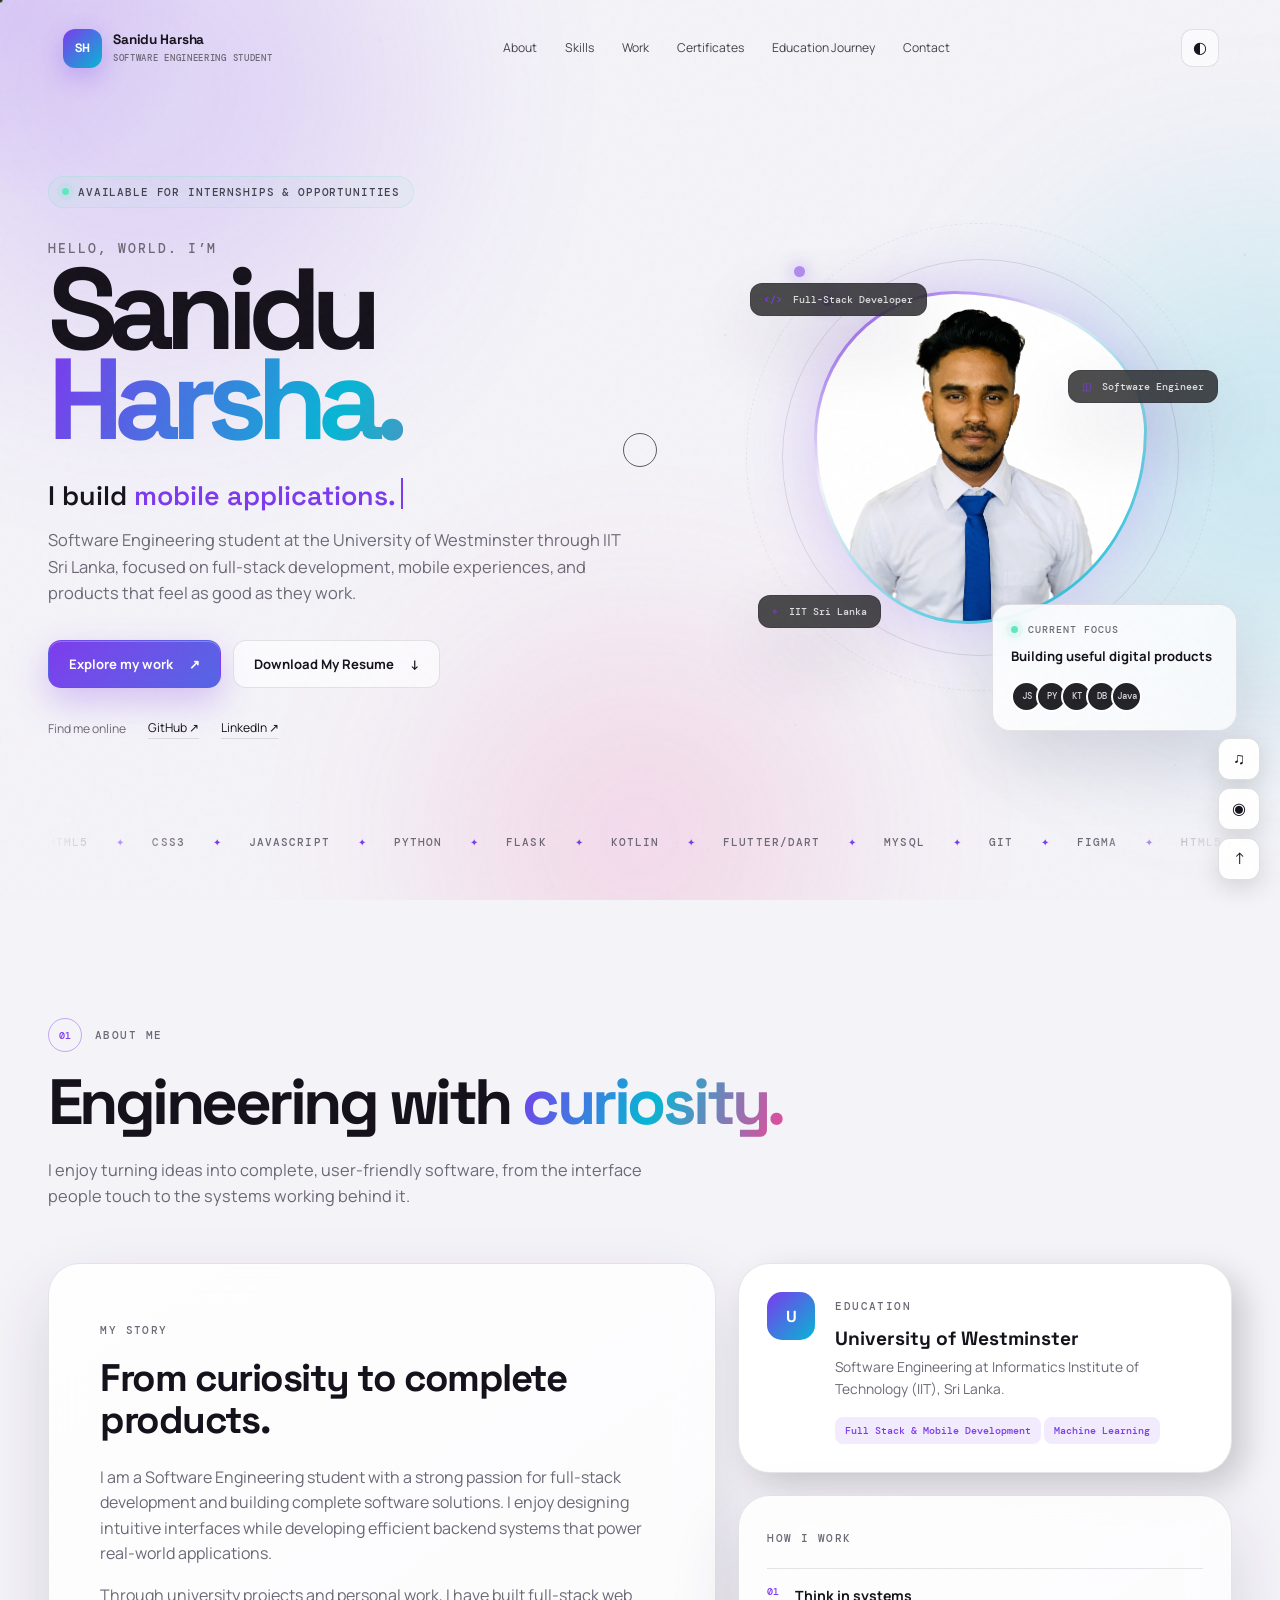
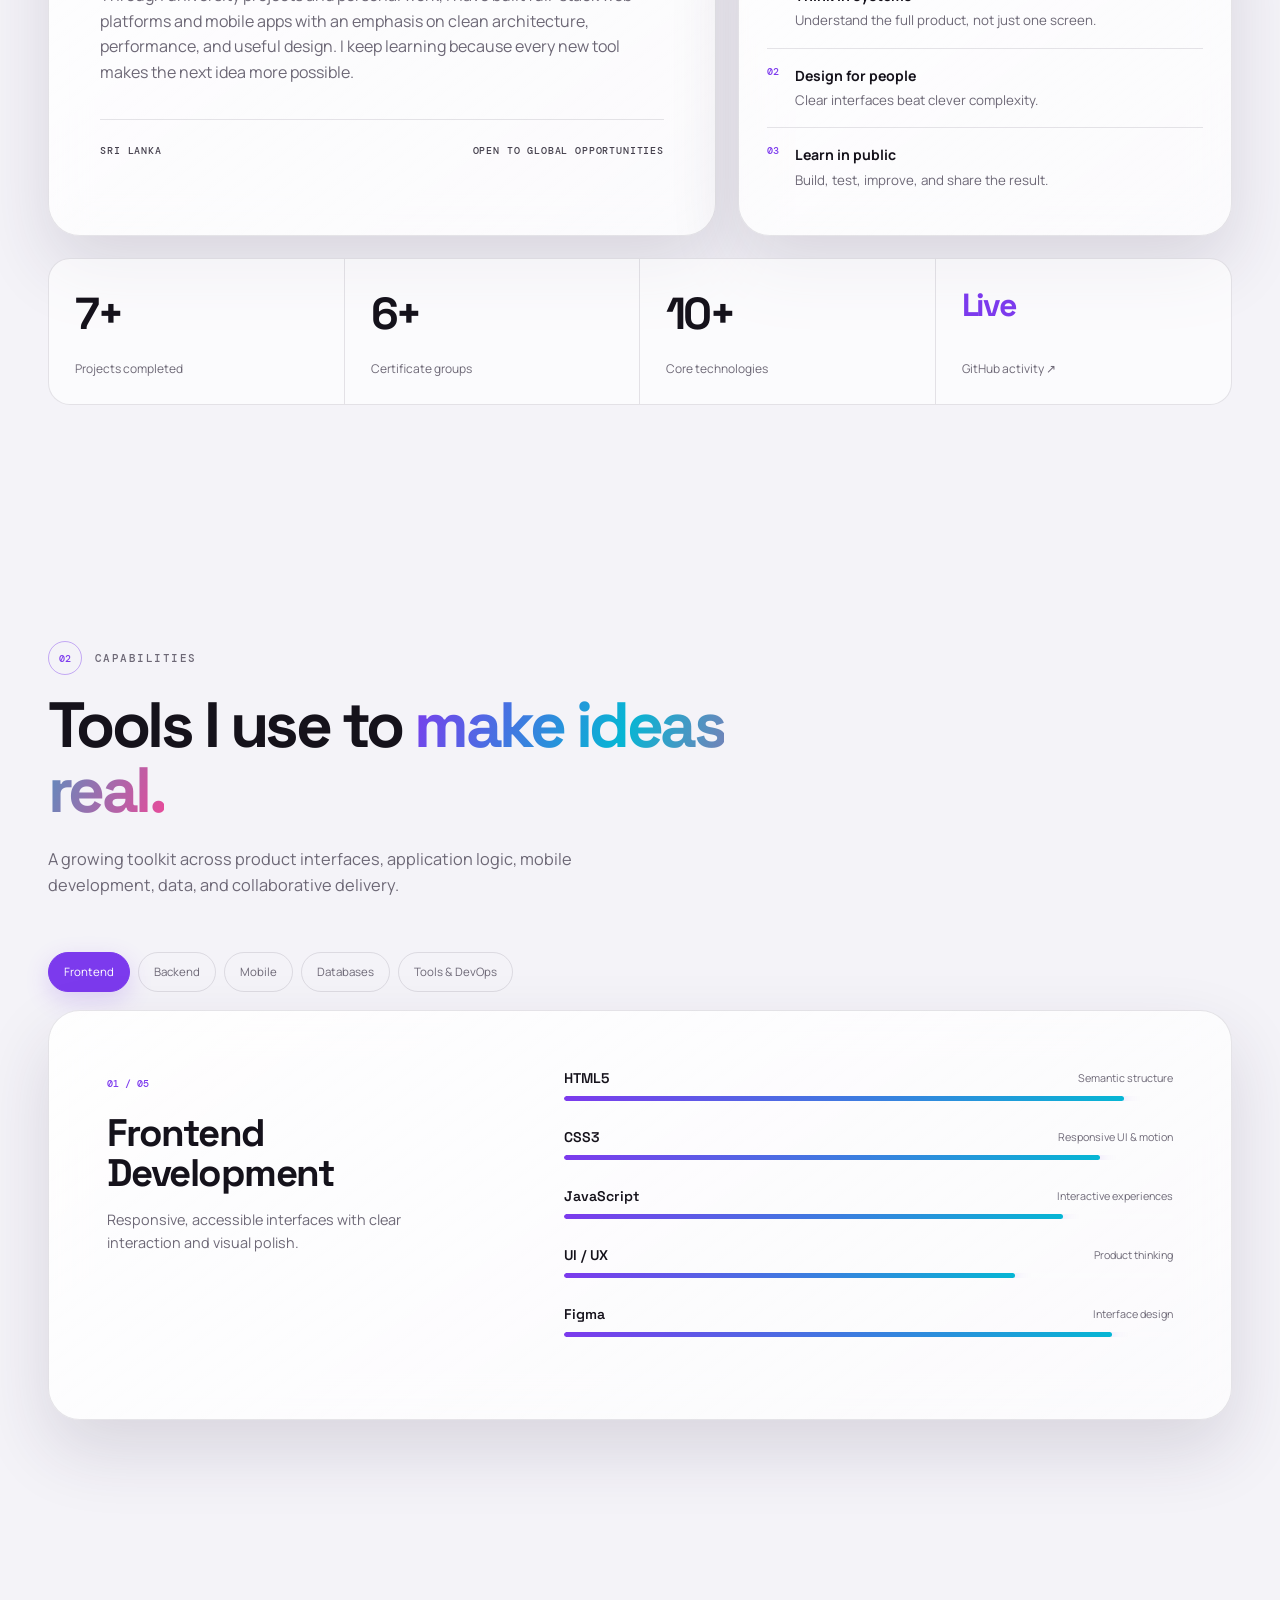
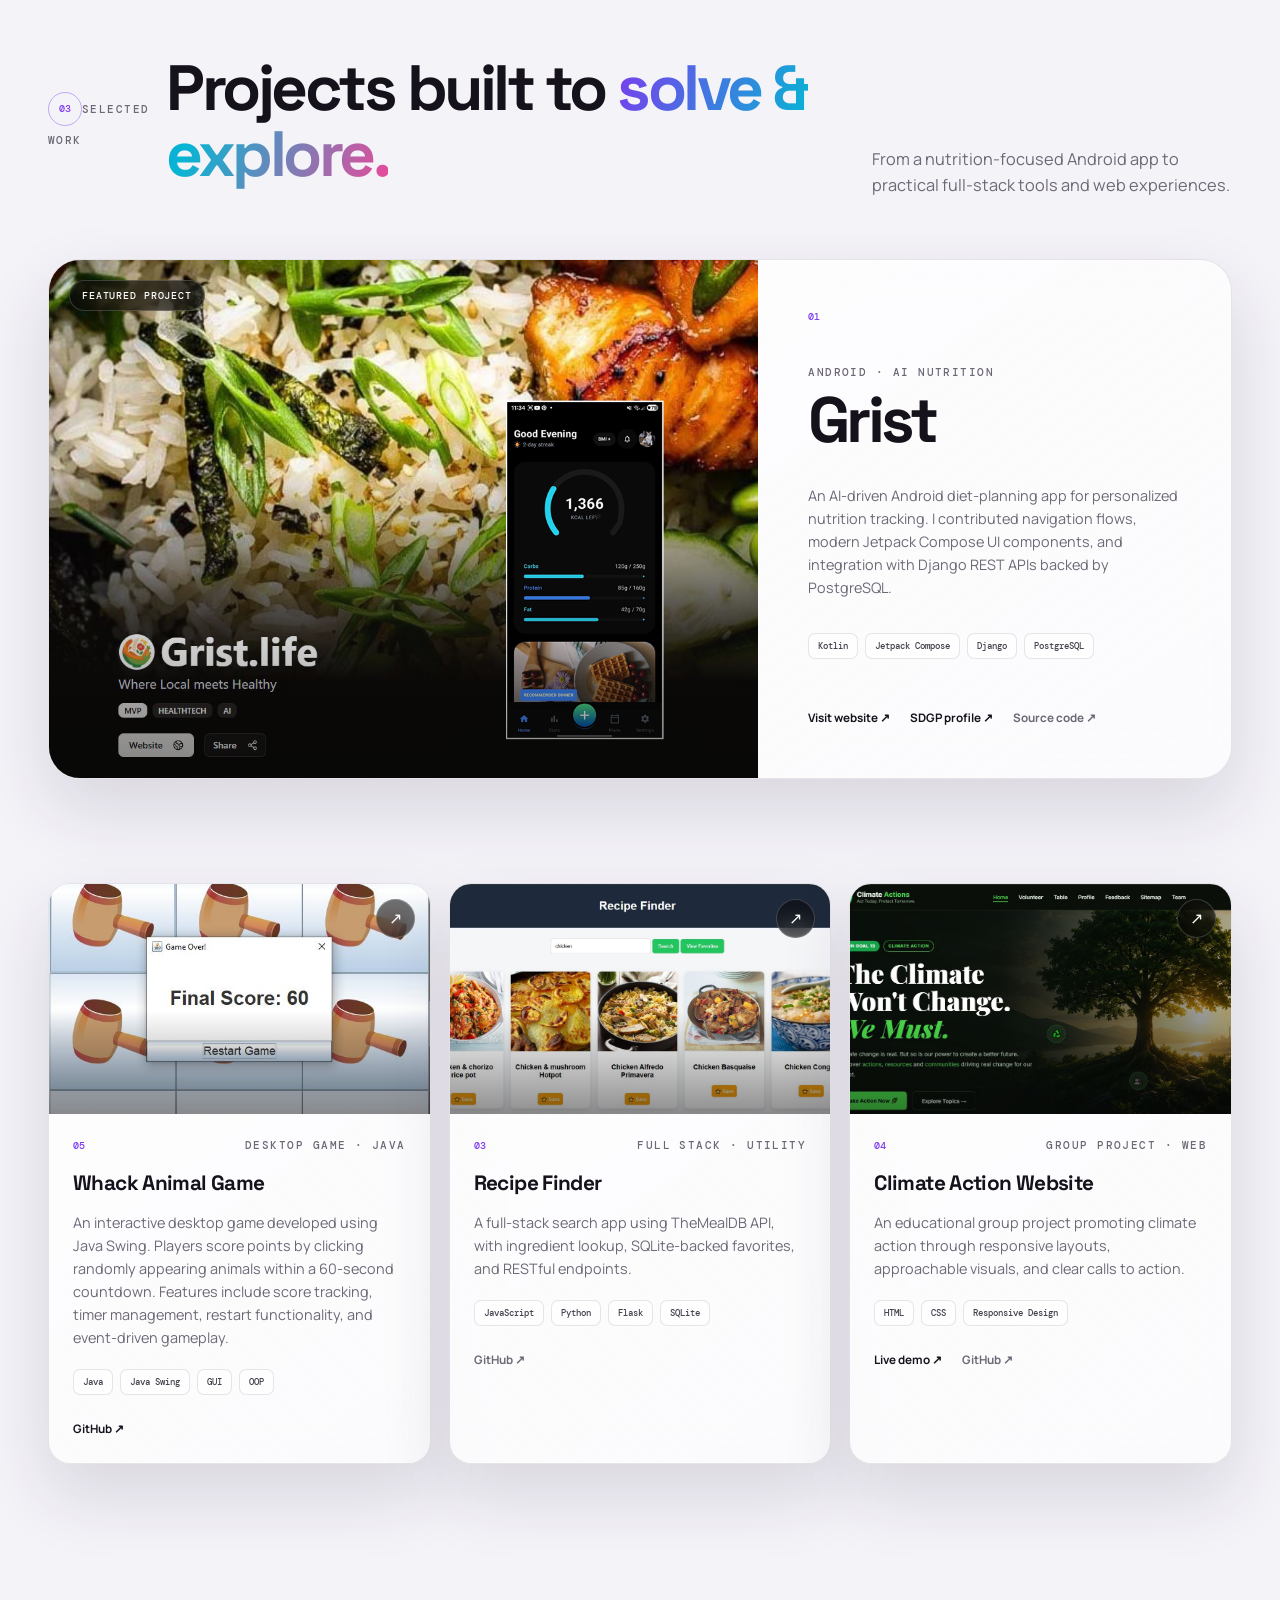
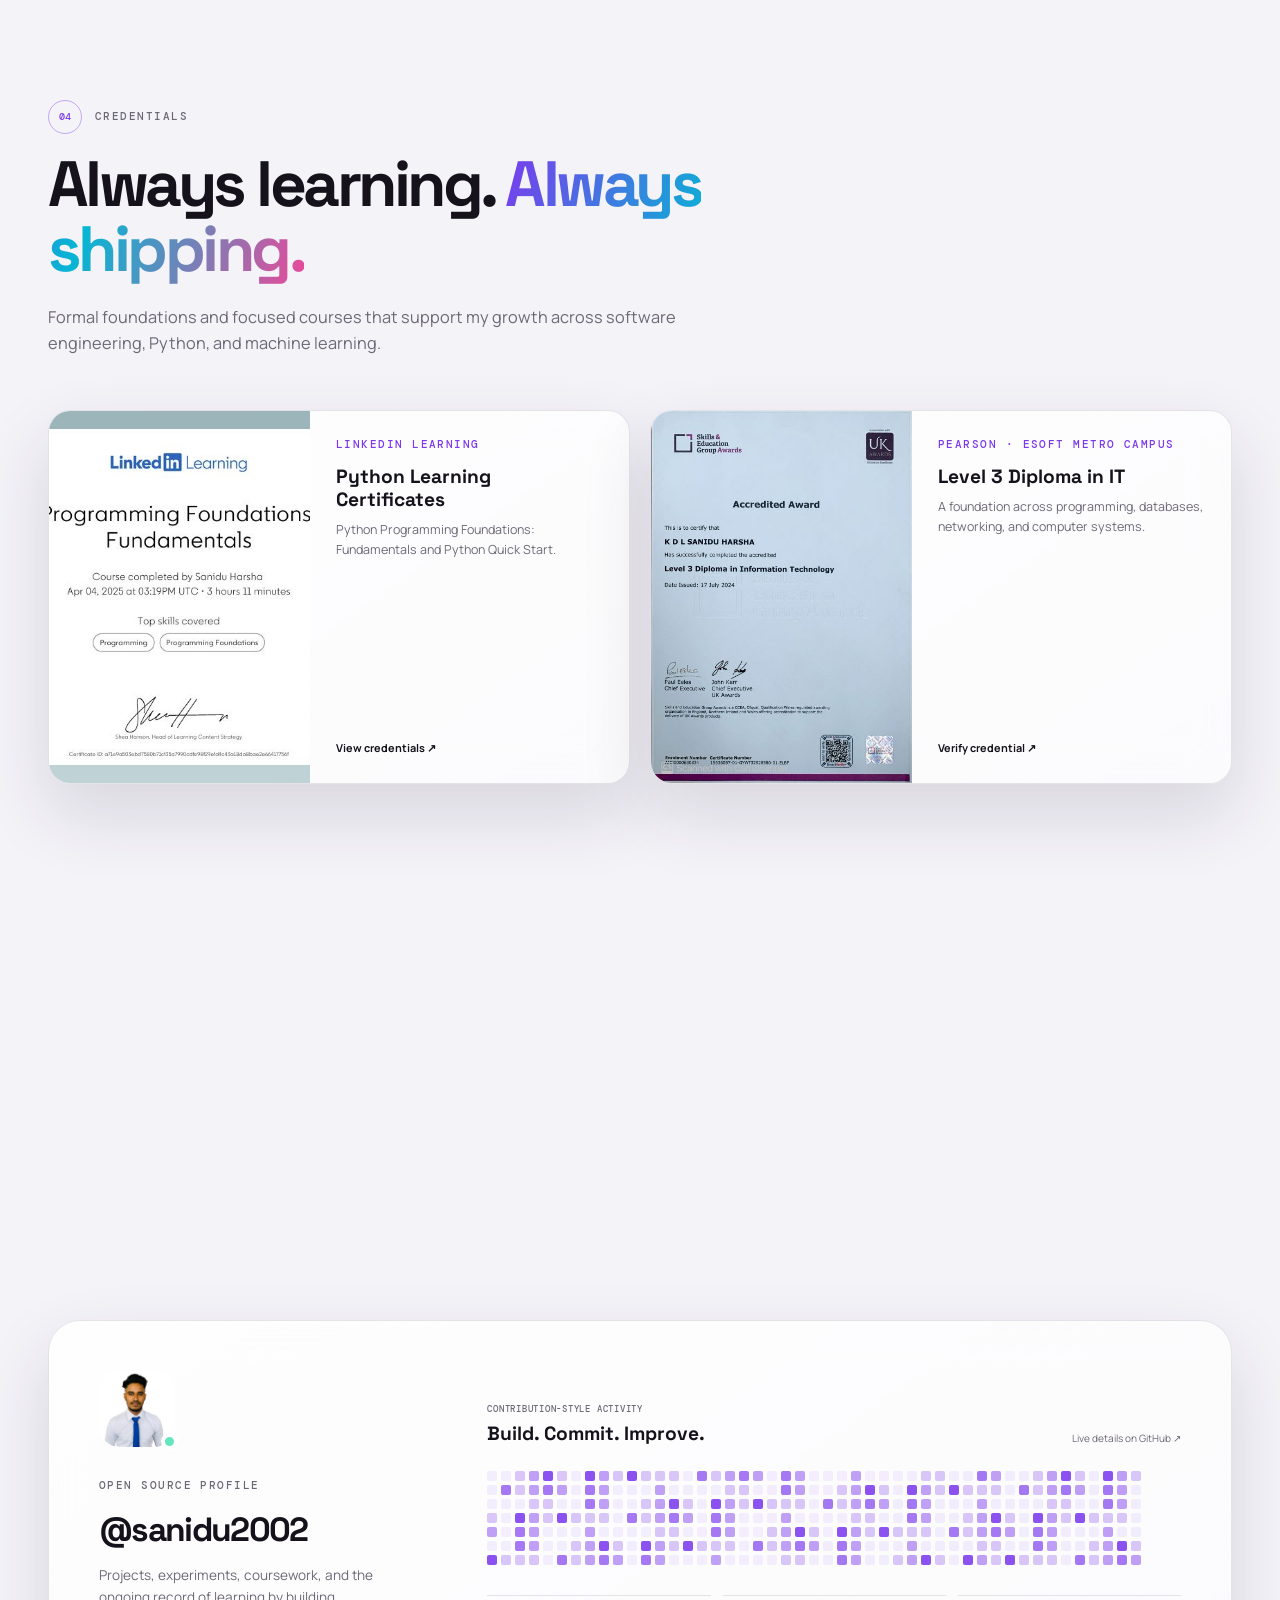
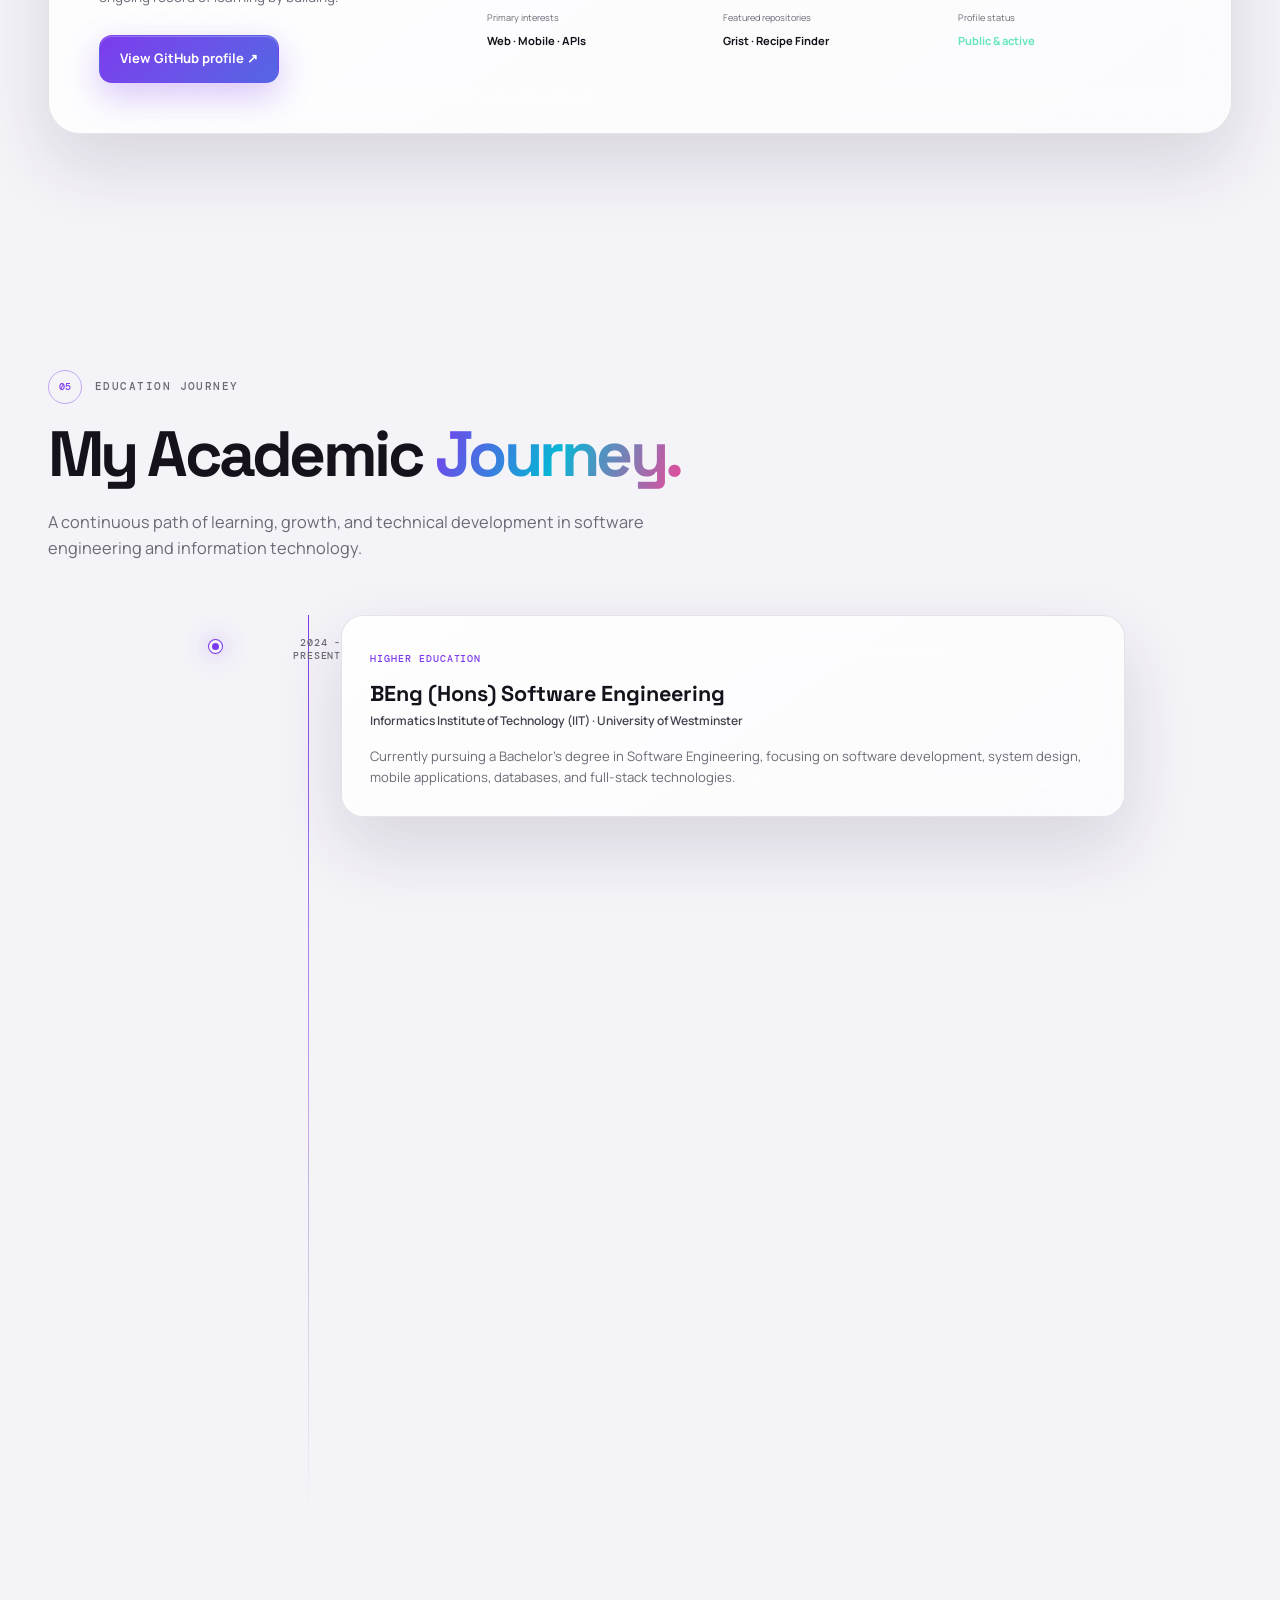
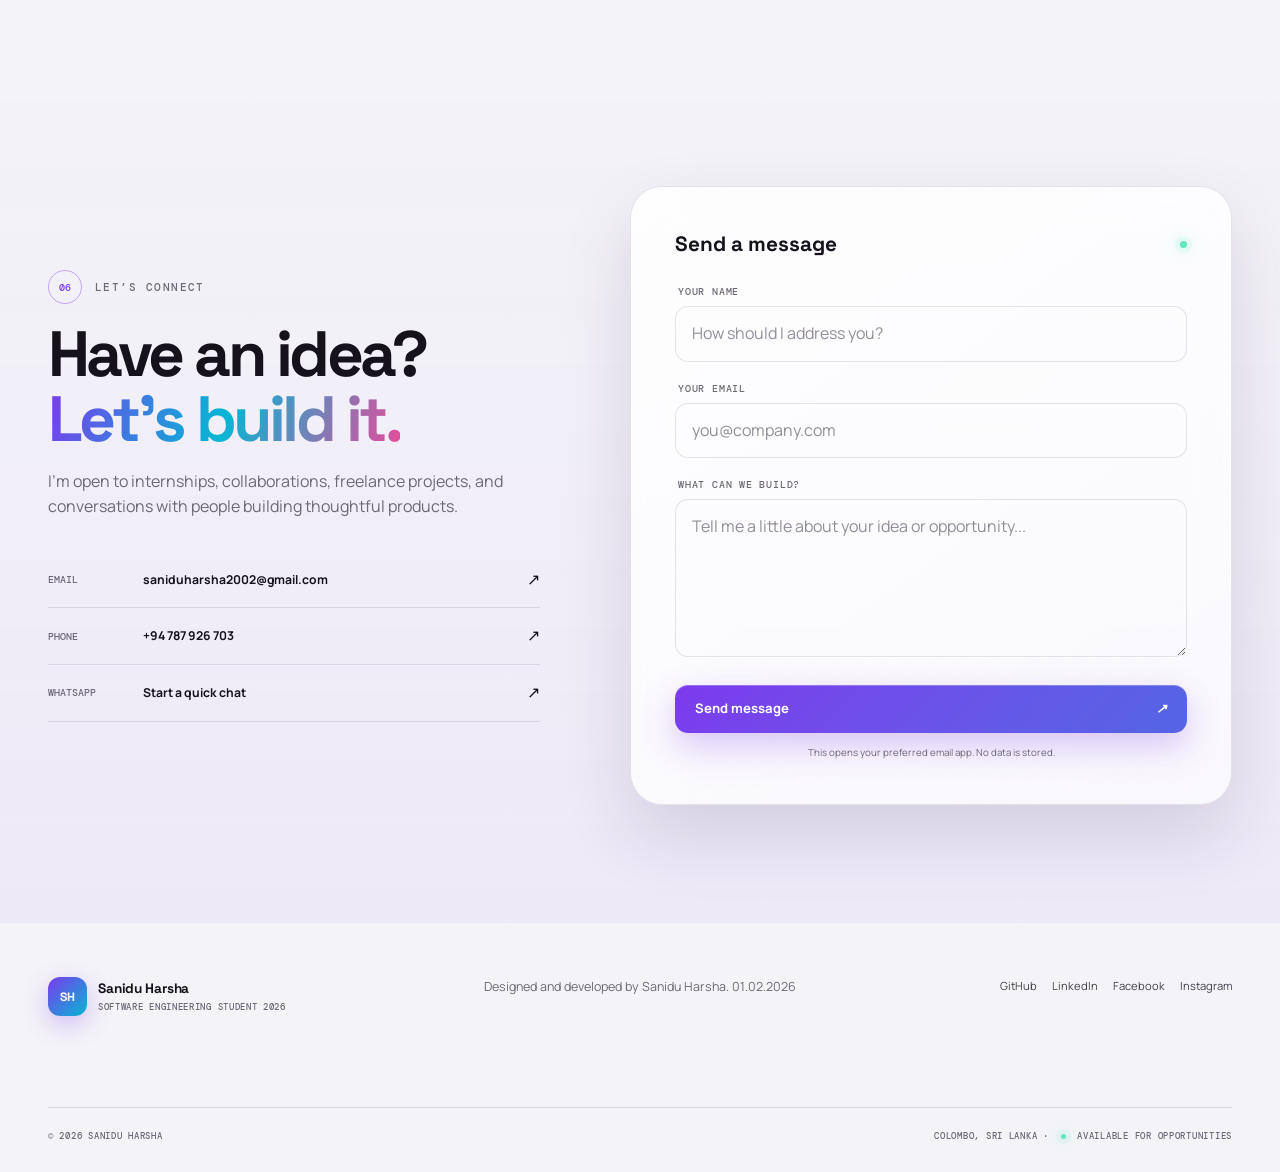
==== index.html @ 4f714854 "fix some errors" ====
<!doctype html>
<html lang="en">
<head>
  <meta charset="UTF-8">
  <meta name="viewport" content="width=device-width, initial-scale=1.0">
  <meta name="description" content="Sanidu Harsha is a Software Engineering student at the University of Westminster (IIT Sri Lanka), building full-stack web and mobile products.">
  <meta name="keywords" content="Sanidu Harsha, software engineer, full stack developer, mobile developer, Sri Lanka, University of Westminster, IIT">
  <meta name="author" content="Sanidu Harsha">
  <meta name="theme-color" content="#0a0a0a">
  <meta property="og:title" content="Sanidu Harsha | Software Engineering Student">
  <meta property="og:description" content="Full-stack and mobile developer building thoughtful, real-world digital products.">
  <meta property="og:type" content="website">
  <meta property="og:url" content="https://sanidu.site/">
  <meta property="og:image" content="https://sanidu.site/assets/sanidu.jpg">
  <meta name="twitter:card" content="summary_large_image">
  <link rel="canonical" href="https://sanidu.site/">
  <link rel="icon" type="image/png" href="favicon.png">
  <link rel="preconnect" href="https://fonts.googleapis.com">
  <link rel="preconnect" href="https://fonts.gstatic.com" crossorigin>
  <link href="https://fonts.googleapis.com/css2?family=DM+Mono:wght@400;500&family=Manrope:wght@400;500;600;700;800&family=Space+Grotesk:wght@500;600;700&display=swap" rel="stylesheet">
  <link rel="stylesheet" href="styles.css">
  <title>Sanidu Harsha | Full-Stack & Mobile Developer</title>
  <script type="application/ld+json">
    {
      "@context": "https://schema.org",
      "@type": "Person",
      "name": "Sanidu Harsha",
      "url": "https://sanidu.site",
      "image": "https://sanidu.site/assets/sanidu.jpg",
      "jobTitle": "Software Engineering Student",
      "email": "mailto:saniduharsha2002@gmail.com",
      "alumniOf": {
        "@type": "CollegeOrUniversity",
        "name": "University of Westminster"
      },
      "sameAs": [
        "https://github.com/sanidu2002",
        "https://www.linkedin.com/in/saniduharsha/"
      ]
    }
  </script>
</head>
<body>
  <div class="loader" aria-hidden="true">
    <div class="loader-mark"><span>S</span><span>H</span></div>
    <div class="loader-line"><i></i></div>
    <p>Initializing portfolio</p>
  </div>

  <canvas id="particleCanvas" aria-hidden="true"></canvas>
  <div class="aurora" aria-hidden="true">
    <span class="aurora-one"></span>
    <span class="aurora-two"></span>
    <span class="aurora-three"></span>
  </div>
  <div class="noise" aria-hidden="true"></div>
  <div class="pointer-glow" aria-hidden="true"></div>
  <div class="cursor-dot" aria-hidden="true"></div>
  <div class="cursor-ring" aria-hidden="true"></div>

  <a class="skip-link" href="#main">Skip to content</a>

  <header class="site-header" id="siteHeader">
    <nav class="nav-shell" aria-label="Primary navigation">
      <a class="brand magnetic" href="#home" aria-label="Sanidu Harsha home">
        <span class="brand-mark">SH</span>
        <span class="brand-copy">Sanidu Harsha<small>Software Engineering Student</small></span>
      </a>

      <div class="nav-links" id="navLinks">
        <a href="#about">About</a>
        <a href="#skills">Skills</a>
        <a href="#projects">Work</a>
        <a href="#certificates">Certificates</a>
        <a href="#journey">Education Journey</a>
        <a href="#contact">Contact</a>
      </div>

      <div class="nav-actions">
        <button class="icon-button theme-toggle magnetic" type="button" aria-label="Switch color theme">
          <span class="theme-icon">◐</span>
        </button>
        <button class="menu-toggle" type="button" aria-controls="navLinks" aria-expanded="false" aria-label="Open menu">
          <span></span><span></span>
        </button>
      </div>
    </nav>
  </header>

  <main id="main">
    <section class="hero section" id="home">
      <div class="hero-grid">
        <div class="hero-copy">
          <div class="eyebrow reveal">
            <span class="status-dot"></span>
            Available for internships & opportunities
          </div>
          <p class="hero-kicker reveal">Hello, world. I’m</p>
          <h1 class="hero-title reveal">
            <span>Sanidu</span>
            <span class="gradient-text">Harsha.</span>
          </h1>
          <p class="hero-role reveal">I build <span id="typingText">full-stack experiences.</span><span class="typing-caret"></span></p>
          <p class="hero-summary reveal">Software Engineering student at the University of Westminster through IIT Sri Lanka, focused on full-stack development, mobile experiences, and products that feel as good as they work.</p>

          <div class="hero-actions reveal">
            <a class="button button-primary magnetic" href="#projects">Explore my work <span>↗</span></a>
            <a class="button button-secondary magnetic" href="assets/sanidu-harsha-cv.pdf" download>Download My Resume<span>↓</span></a>
          </div>

          <div class="hero-social reveal">
            <span>Find me online</span>
            <a href="https://github.com/sanidu2002" target="_blank" rel="noreferrer">GitHub ↗</a>
            <a href="https://www.linkedin.com/in/saniduharsha/" target="_blank" rel="noreferrer">LinkedIn ↗</a>
          </div>
        </div>

        <div class="hero-visual reveal">
          <div class="profile-orbit">
            <div class="orbit orbit-one"></div>
            <div class="orbit orbit-two"></div>
            <div class="profile-frame">
              <img src="assets/sanidu.jpg" alt="Sanidu Harsha" width="680" height="680" fetchpriority="high">
              <div class="profile-shine"></div>
            </div>
            <div class="floating-chip chip-code"><span>&lt;/&gt;</span> Full-Stack Developer</div>
            <div class="floating-chip chip-mobile"><span>◫</span> Software Engineer</div>
            <div class="floating-chip chip-location"><span>⌖</span> IIT Sri Lanka</div>
          </div>
          <div class="availability-card glass-card">
            <div>
              <span class="status-dot"></span>
              <small>Current focus</small>
            </div>
            <strong>Building useful digital products</strong>
            <div class="mini-stack">
              <span>JS</span><span>PY</span><span>KT</span><span>DB</span><span>Java</span>
            </div>
          </div>
        </div>
      </div>

      <div class="tech-marquee" aria-label="Technology stack">
        <div class="marquee-track">
          <span>HTML5</span><i>✦</i><span>CSS3</span><i>✦</i><span>JavaScript</span><i>✦</i><span>Python</span><i>✦</i><span>Flask</span><i>✦</i><span>Kotlin</span><i>✦</i><span>Flutter/Dart</span><i>✦</i><span>MySQL</span><i>✦</i><span>Git</span><i>✦</i><span>Figma</span><i>✦</i>
          <span aria-hidden="true">HTML5</span><i aria-hidden="true">✦</i><span aria-hidden="true">CSS3</span><i aria-hidden="true">✦</i><span aria-hidden="true">JavaScript</span><i aria-hidden="true">✦</i><span aria-hidden="true">Python</span><i aria-hidden="true">✦</i><span aria-hidden="true">Java</span><i aria-hidden="true">✦</i><span aria-hidden="true">Kotlin</span><i aria-hidden="true">✦</i><span aria-hidden="true">Jetpack Compose</span><i aria-hidden="true">✦</i><span aria-hidden="true">MySQL</span><i aria-hidden="true">✦</i><span aria-hidden="true">Git</span><i aria-hidden="true">✦</i><span aria-hidden="true">Figma</span><i aria-hidden="true">✦</i><span aria-hidden="true">Java</span><i aria-hidden="true">✦</i>
        </div>
      </div>
    </section>

    <section class="section about" id="about">
      <div class="section-heading reveal">
        <div><span class="section-index">01</span><span class="section-label">About me</span></div>
        <h2>Engineering with <span class="gradient-text">curiosity.</span></h2>
        <p>I enjoy turning ideas into complete, user-friendly software, from the interface people touch to the systems working behind it.</p>
      </div>

      <div class="about-layout">
        <article class="story-card glass-card spotlight reveal">
          <span class="card-tag">My story</span>
          <h3>From curiosity to complete products.</h3>
          <p>I am a Software Engineering student with a strong passion for full-stack development and building complete software solutions. I enjoy designing intuitive interfaces while developing efficient backend systems that power real-world applications.</p>
          <p>Through university projects and personal work, I have built full-stack web platforms and mobile apps with an emphasis on clean architecture, performance, and useful design. I keep learning because every new tool makes the next idea more possible.</p>
          <div class="story-signature">
            <span>Sri Lanka</span>
            <span>Open to global opportunities</span>
          </div>
        </article>

        <div class="about-side">
          <article class="education-card soft-card reveal">
            <div class="education-icon">U</div>
            <div>
              <span class="card-tag">Education</span>
              <h3>University of Westminster</h3>
              <p>Software Engineering at Informatics Institute of Technology (IIT), Sri Lanka.</p>
              <span class="degree-focus">Full Stack & Mobile Development</span>
              <span class="degree-focus">Machine Learning</span>
            </div>
          </article>
          <article class="principles-card glass-card spotlight reveal">
            <span class="card-tag">How I work</span>
            <ul>
              <li><span>01</span><div><strong>Think in systems</strong><small>Understand the full product, not just one screen.</small></div></li>
              <li><span>02</span><div><strong>Design for people</strong><small>Clear interfaces beat clever complexity.</small></div></li>
              <li><span>03</span><div><strong>Learn in public</strong><small>Build, test, improve, and share the result.</small></div></li>
            </ul>
          </article>
        </div>
      </div>

      <div class="stats-grid reveal" aria-label="Portfolio statistics">
        <div class="stat-card"><strong data-count="7">0</strong><span>Projects completed</span></div>
        <div class="stat-card"><strong data-count="6">0</strong><span>Certificate groups</span></div>
        <div class="stat-card"><strong data-count="10">0</strong><span>Core technologies</span></div>
        <a class="stat-card stat-link" href="https://github.com/sanidu2002" target="_blank" rel="noreferrer"><strong>Live</strong><span>GitHub activity ↗</span></a>
      </div>
    </section>

    <section class="section skills" id="skills">
      <div class="section-heading reveal">
        <div><span class="section-index">02</span><span class="section-label">Capabilities</span></div>
        <h2>Tools I use to <span class="gradient-text">make ideas real.</span></h2>
        <p>A growing toolkit across product interfaces, application logic, mobile development, data, and collaborative delivery.</p>
      </div>

      <div class="skill-tabs reveal" role="tablist" aria-label="Skill categories">
        <button class="skill-tab active" data-skill-tab="frontend" role="tab" aria-selected="true">Frontend</button>
        <button class="skill-tab" data-skill-tab="backend" role="tab" aria-selected="false">Backend</button>
        <button class="skill-tab" data-skill-tab="mobile" role="tab" aria-selected="false">Mobile</button>
        <button class="skill-tab" data-skill-tab="databases" role="tab" aria-selected="false">Databases</button>
        <button class="skill-tab" data-skill-tab="tools" role="tab" aria-selected="false">Tools & DevOps</button>
      </div>

      <div class="skills-stage glass-card reveal">
        <div class="skill-panel active" data-skill-panel="frontend">
          <div class="skill-intro"><span>01 / 05</span><h3>Frontend Development</h3><p>Responsive, accessible interfaces with clear interaction and visual polish.</p></div>
          <div class="skill-list">
            <div class="skill-item" style="--level:92%"><div><strong>HTML5</strong><span>Semantic structure</span></div><i></i></div>
            <div class="skill-item" style="--level:88%"><div><strong>CSS3</strong><span>Responsive UI & motion</span></div><i></i></div>
            <div class="skill-item" style="--level:82%"><div><strong>JavaScript</strong><span>Interactive experiences</span></div><i></i></div>
            <div class="skill-item" style="--level:74%"><div><strong>UI / UX</strong><span>Product thinking</span></div><i></i></div>
            <div class="skill-item" style="--level:90%"><div><strong>Figma</strong><span>Interface design</span></div><i></i></div>
          </div>
        </div>
        <div class="skill-panel" data-skill-panel="backend">
          <div class="skill-intro"><span>02 / 05</span><h3>Backend Development</h3><p>Practical server-side foundations for connected, data-driven products.</p></div>
          <div class="skill-list">
            <div class="skill-item" style="--level:82%"><div><strong>Python</strong><span>Application logic</span></div><i></i></div>
            <div class="skill-item" style="--level:76%"><div><strong>Flask</strong><span>APIs & web backends</span></div><i></i></div>
            <div class="skill-item" style="--level:68%"><div><strong>Java</strong><span>Object-oriented systems</span></div><i></i></div>
            <div class="skill-item" style="--level:72%"><div><strong>REST APIs</strong><span>Service integration</span></div><i></i></div>
          </div>
        </div>
        <div class="skill-panel" data-skill-panel="mobile">
          <div class="skill-intro"><span>03 / 05</span><h3>Mobile Development</h3><p>Native Android experiences with modern, composable interfaces.</p></div>
          <div class="skill-list">
            <div class="skill-item" style="--level:84%"><div><strong>Kotlin</strong><span>Android development</span></div><i></i></div>
            <div class="skill-item" style="--level:80%"><div><strong>Jetpack Compose</strong><span>Modern native UI</span></div><i></i></div>
            <div class="skill-item" style="--level:66%"><div><strong>Flutter / Dart</strong><span>Cross-platform foundations</span></div><i></i></div>
            <div class="skill-item" style="--level:73%"><div><strong>API Integration</strong><span>Connected mobile apps</span></div><i></i></div>
          </div>
        </div>
        <div class="skill-panel" data-skill-panel="databases">
          <div class="skill-intro"><span>04 / 05</span><h3>Databases</h3><p>Structured persistence for applications, prototypes, and production workflows.</p></div>
          <div class="skill-list">
            <div class="skill-item" style="--level:78%"><div><strong>MySQL</strong><span>Relational data</span></div><i></i></div>
            <div class="skill-item" style="--level:75%"><div><strong>SQLite</strong><span>Lightweight persistence</span></div><i></i></div>
            <div class="skill-item" style="--level:68%"><div><strong>PostgreSQL</strong><span>Application databases</span></div><i></i></div>
            <div class="skill-item" style="--level:74%"><div><strong>Data Modeling</strong><span>Clear structures</span></div><i></i></div>
          </div>
        </div>
        <div class="skill-panel" data-skill-panel="tools">
          <div class="skill-intro"><span>05 / 05</span><h3>Tools & Workflow</h3><p>Tools for versioning, collaboration, interface design, and shipping work.</p></div>
          <div class="skill-list">
            <div class="skill-item" style="--level:86%"><div><strong>Git / GitHub</strong><span>Version control</span></div><i></i></div>
            <div class="skill-item" style="--level:78%"><div><strong>Figma</strong><span>Interface design</span></div><i></i></div>
            <div class="skill-item" style="--level:72%"><div><strong>Responsive Testing</strong><span>Cross-device quality</span></div><i></i></div>
            <div class="skill-item" style="--level:70%"><div><strong>Deployment</strong><span>Web delivery</span></div><i></i></div>
            <div class="skill-item" style="--level:85%"><div><strong>Microsoft Office</strong><span>Word, Excel, PowerPoint</span></div><i></i></div>
          </div>
        </div>
      </div>
    </section>

    <section class="section projects" id="projects">
      <div class="section-heading section-heading-row reveal">
        <div>
          <div><span class="section-index">03</span><span class="section-label">Selected work</span></div>
          <h2>Projects built to <span class="gradient-text">solve & explore.</span></h2>
        </div>
        <p>From a nutrition-focused Android app to practical full-stack tools and web experiences.</p>
      </div>

      <article class="featured-project glass-card spotlight reveal" data-project data-category="mobile backend">
        <div class="featured-media">
          <img src="assets/grist.png" alt="Grist AI-driven diet planning application" width="1200" height="760" loading="lazy">
          <span class="featured-pill">Featured project</span>
        </div>
        <div class="featured-copy">
          <div class="project-number">01</div>
          <span class="project-type">Android · AI nutrition</span>
          <h3>Grist</h3>
          <p>An AI-driven Android diet-planning app for personalized nutrition tracking. I contributed navigation flows, modern Jetpack Compose UI components, and integration with Django REST APIs backed by PostgreSQL.</p>
          <div class="tech-pills"><span>Kotlin</span><span>Jetpack Compose</span><span>Django</span><span>PostgreSQL</span></div>
          <div class="project-actions">
            <a class="text-link" href="https://grist.life" target="_blank" rel="noreferrer">Visit website ↗</a>
            <a class="text-link" href="https://www.sdgp.lk/project/8b7c8a60-8c4a-4adc-a237-de3b05044089" target="_blank" rel="noreferrer">SDGP profile ↗</a>
            <a class="text-link muted-link" href="https://github.com/MaheenAbeysooriya/Grist.life-frontend.git" target="_blank" rel="noreferrer">Source code ↗</a>
          </div>
        </div>
      </article>

      <div class="project-toolbar reveal">
        <div class="filter-group" aria-label="Filter projects">
          <button class="filter-button active" data-filter="all">All</button>
          <button class="filter-button" data-filter="web">Web</button>
          <button class="filter-button" data-filter="mobile">Mobile</button>
          <button class="filter-button" data-filter="backend">Full Stack</button>
          <button class="filter-button" data-filter="desktop">Desktop Apps</button>
        </div>
        <label class="project-search">
          <span>⌕</span>
          <input id="projectSearch" type="search" placeholder="Search projects..." autocomplete="off">
        </label>
      </div>

      <div class="project-grid" id="projectGrid">
        <article class="project-card glass-card spotlight reveal" data-project  data-category="desktop"  data-title="Whack Animal Java Game">
        <div class="project-image"><img src="assets/java-game.jpg" alt="Java Game Preview" width="900" height="540" loading="lazy">
          <a href="https://github.com/sanidu2002/Java_Game.git" target="_blank" rel="noreferrer" aria-label="Open Java Game Repository">↗</a>
        </div>

        <div class="project-card-copy">
        <div><span class="project-number">05</span> <span class="project-type">Desktop Game · Java</span>
        </div>

        <h3>Whack Animal Game</h3>

        <p>
            An interactive desktop game developed using Java Swing.
            Players score points by clicking randomly appearing animals
            within a 60-second countdown. Features include score tracking,
            timer management, restart functionality, and event-driven gameplay.
        </p>

        <div class="tech-pills">
            <span>Java</span>
            <span>Java Swing</span>
            <span>GUI</span>
            <span>OOP</span>
        </div>

        <div class="project-actions">
            <a class="text-link"
               href="https://github.com/sanidu2002/Java_Game.git"
               target="_blank"
               rel="noreferrer">
                GitHub ↗
            </a>
          </div>
      </div>
          </article>

        <article class="project-card glass-card spotlight reveal" data-project data-category="web backend" data-title="Recipe Finder Web Application">
          <div class="project-image">
            <img src="assets/recipe-finder.jpg" alt="Recipe Finder Web Application preview" width="900" height="540" loading="lazy">
            <a href="https://github.com/sanidu2002/recipe-finder.git" target="_blank" rel="noreferrer" aria-label="Open Recipe Finder source code">↗</a>
          </div>
          <div class="project-card-copy">
            <div><span class="project-number">03</span><span class="project-type">Full Stack · Utility</span></div>
            <h3>Recipe Finder</h3>
            <p>A full-stack search app using TheMealDB API, with ingredient lookup, SQLite-backed favorites, and RESTful endpoints.</p>
            <div class="tech-pills"><span>JavaScript</span><span>Python</span><span>Flask</span><span>SQLite</span></div>
            <div class="project-actions"><a class="text-link muted-link" href="https://github.com/sanidu2002/recipe-finder.git" target="_blank" rel="noreferrer">GitHub ↗</a></div>
          </div>
        </article>

        <article class="project-card glass-card spotlight reveal" data-project data-category="web" data-title="Climate Action Awareness Website">
          <div class="project-image">
            <img src="assets/climate-action.jpg" alt="Climate Action Awareness Website preview" width="900" height="540" loading="lazy">
            <a href="https://sanidu2002.github.io/sanidu2002-Climate-Action-Website-Web-Development-group-Project/" target="_blank" rel="noreferrer" aria-label="Open Climate Action Website">↗</a>
          </div>
          <div class="project-card-copy">
            <div><span class="project-number">04</span><span class="project-type">Group project · Web</span></div>
            <h3>Climate Action Website</h3>
            <p>An educational group project promoting climate action through responsive layouts, approachable visuals, and clear calls to action.</p>
            <div class="tech-pills"><span>HTML</span><span>CSS</span><span>Responsive Design</span></div>
            <div class="project-actions"><a class="text-link" href="https://kavindu-gh.github.io/climate-actions-web/" target="_blank" rel="noreferrer">Live demo ↗</a><a class="text-link muted-link" href="https://github.com/kAvindu-gh/climate-actions-web.git" target="_blank" rel="noreferrer">GitHub ↗</a></div>
          </div>
        </article>
      </div>
      <p class="empty-projects" id="emptyProjects">No projects match that search yet.</p>
    </section>

    <section class="section certificates" id="certificates">
      <div class="section-heading reveal">
        <div><span class="section-index">04</span><span class="section-label">Credentials</span></div>
        <h2>Always learning. <span class="gradient-text">Always shipping.</span></h2>
        <p>Formal foundations and focused courses that support my growth across software engineering, Python, and machine learning.</p>
      </div>

      <div class="certificate-grid">
        <article class="certificate-card glass-card spotlight reveal" data-cert-image="assets/linkedin-certificates.jpg" data-cert-title="LinkedIn Learning Certificates">
          <button class="certificate-preview" type="button" aria-label="Preview LinkedIn Learning Certificates">
            <img src="assets/linkedin-certificates.jpg" alt="LinkedIn Learning Certificates" width="800" height="520" loading="lazy">
            <span>View certificate <i>↗</i></span>
          </button>
          <div class="certificate-copy"><span class="issuer">LinkedIn Learning</span><h3>Python Learning Certificates</h3><p>Python Programming Foundations: Fundamentals and Python Quick Start.</p><a href="https://www.linkedin.com/in/saniduharsha/" target="_blank" rel="noreferrer">View credentials ↗</a></div>
        </article>

        <article class="certificate-card glass-card spotlight reveal" data-cert-image="assets/pearson-diploma.jpeg" data-cert-title="Level 3 Diploma in Information Technology">
          <button class="certificate-preview" type="button" aria-label="Preview Level 3 Diploma in Information Technology">
            <img src="assets/pearson-diploma.jpeg" alt="Level 3 Diploma in Information Technology" width="800" height="520" loading="lazy">
            <span>View certificate <i>↗</i></span>
          </button>
          <div class="certificate-copy"><span class="issuer">Pearson · ESOFT Metro Campus</span><h3>Level 3 Diploma in IT</h3><p>A foundation across programming, databases, networking, and computer systems.</p><a href="https://www.linkedin.com/feed/update/urn:li:activity:7313828582210838528/?originTrackingId=IwG5KBG2VwOEp%2BLnpe%2FVAw%3D%3D" target="_blank" rel="noreferrer">Verify credential ↗</a></div>
        </article>

        <article class="certificate-card glass-card spotlight reveal" data-cert-image="assets/python-certificate.jpg" data-cert-title="Python for Beginners">
          <button class="certificate-preview" type="button" aria-label="Preview Python for Beginners certificate">
            <img src="assets/python-certificate.jpg" alt="Python for Beginners Certificate" width="800" height="520" loading="lazy">
            <span>View certificate <i>↗</i></span>
          </button>
          <div class="certificate-copy"><span class="issuer">University of Moratuwa</span><h3>Python for Beginners</h3><p>Programming fundamentals, data structures, and practical Python foundations.</p><a href="https://open.uom.lk/lms/mod/customcert/verify_certificate.php" target="_blank" rel="noreferrer">Verify credential ↗</a></div>
        </article>

        <article class="certificate-card glass-card spotlight reveal" data-cert-image="assets/ml-certificate.jpg" data-cert-title="Machine Learning for Beginners">
          <button class="certificate-preview" type="button" aria-label="Preview Machine Learning for Beginners certificate">
            <img src="assets/ml-certificate.jpg" alt="Machine Learning for Beginners Certificate" width="800" height="520" loading="lazy">
            <span>View certificate <i>↗</i></span>
          </button>
          <div class="certificate-copy"><span class="issuer">Sololearn</span><h3>Machine Learning for Beginners</h3><p>Fundamental machine learning concepts, algorithms, and practical applications.</p><a href="https://www.sololearn.com/en/certificates/CC-TKPARHVX" target="_blank" rel="noreferrer">Verify credential ↗</a></div>
        </article>
      </div>
    </section>

    <section class="section github-section" id="github">
      <div class="github-shell glass-card spotlight reveal">
        <div class="github-profile">
          <div class="github-avatar"><img src="assets/sanidu.jpg" alt="" width="120" height="120" loading="lazy"><span></span></div>
          <span class="card-tag">Open source profile</span>
          <h2>@sanidu2002</h2>
          <p>Projects, experiments, coursework, and the ongoing record of learning by building.</p>
          <a class="button button-primary" href="https://github.com/sanidu2002" target="_blank" rel="noreferrer">View GitHub profile ↗</a>
        </div>
        <div class="github-activity">
          <div class="activity-head"><div><small>Contribution-style activity</small><strong>Build. Commit. Improve.</strong></div><span>Live details on GitHub ↗</span></div>
          <div class="contribution-grid" id="contributionGrid" aria-label="Decorative contribution activity visualization"></div>
          <div class="github-meta">
            <div><small>Primary interests</small><strong>Web · Mobile · APIs</strong></div>
            <div><small>Featured repositories</small><strong>Grist · Recipe Finder</strong></div>
            <div><small>Profile status</small><strong class="online">Public & active</strong></div>
          </div>
        </div>
      </div>
    </section>

    <section class="section journey" id="journey">
      <div class="section-heading reveal">
        <div><span class="section-index">05</span><span class="section-label">Education Journey</span></div>
        <h2>My Academic <span class="gradient-text">Journey.</span></h2>
        <p>A continuous path of learning, growth, and technical development
        in software engineering and information technology.</p>
      </div>

      <div class="timeline">

    <article class="timeline-item reveal">
        <div class="timeline-marker"><span></span></div>
        <div class="timeline-period">2024 - Present</div>
        <div class="timeline-card glass-card spotlight">
            <span>Higher Education</span>
            <h3>BEng (Hons) Software Engineering</h3>
            <h4>Informatics Institute of Technology (IIT) · University of Westminster</h4>
            <p>
                Currently pursuing a Bachelor's degree in Software Engineering,
                focusing on software development, system design, mobile applications,
                databases, and full-stack technologies.
            </p>
        </div>
    </article>

    <article class="timeline-item reveal">
        <div class="timeline-marker"><span></span></div>
        <div class="timeline-period">2023 - 2024</div>
        <div class="timeline-card glass-card spotlight">
            <span>Diploma</span>
            <h3>Level 3 Diploma in Information Technology</h3>
            <h4>ESOFT Metro Campus · Pearson Qualification</h4>
            <p>
                Completed a comprehensive IT diploma covering programming,
                databases, networking, software development, and computer systems.
            </p>
        </div>
    </article>

    <article class="timeline-item reveal">
        <div class="timeline-marker"><span></span></div>
        <div class="timeline-period">2023</div>
        <div class="timeline-card glass-card spotlight">
            <span>G.C.E Advanced Level</span>
            <h3>Commerce Stream with ICT</h3>
            <h4>Gurukula College, Kelaniya</h4>
            <p>
                Successfully completed Advanced Level studies in the Commerce stream
                with Information and Communication Technology (ICT).
            </p>
        </div>
    </article>

    <article class="timeline-item reveal">
        <div class="timeline-marker"><span></span></div>
        <div class="timeline-period">2018</div>
        <div class="timeline-card glass-card spotlight">
            <span>G.C.E Ordinary Level</span>
            <h3>8 A Passes and 1 B Pass</h3>
            <h4>Gurukula College, Kelaniya</h4>
            <p>
                Achieved excellent academic results with 8 A grades and 1 B grade,
                demonstrating strong performance across multiple subjects.
            </p>
        </div>
    </article>

</div>
    </section>

    <section class="section contact" id="contact">
      <div class="contact-shell">
        <div class="contact-copy reveal">
          <div><span class="section-index">06</span><span class="section-label">Let’s connect</span></div>
          <h2>Have an idea?<br><span class="gradient-text">Let’s build it.</span></h2>
          <p>I’m open to internships, collaborations, freelance projects, and conversations with people building thoughtful products.</p>
          <div class="contact-direct">
            <a href="mailto:saniduharsha2002@gmail.com"><span>Email</span><strong>saniduharsha2002@gmail.com</strong><i>↗</i></a>
            <a href="tel:+94787926703"><span>Phone</span><strong>+94 787 926 703</strong><i>↗</i></a>
            <a href="https://wa.me/94787926703" target="_blank" rel="noreferrer"><span>WhatsApp</span><strong>Start a quick chat</strong><i>↗</i></a>
          </div>
        </div>

        <form class="contact-form glass-card reveal" id="contactForm">
          <div class="form-top"><span>Send a message</span><i class="status-dot"></i></div>
          <label><span>Your name</span><input type="text" id="name" name="name" placeholder="How should I address you?" required></label>
          <label><span>Your email</span><input type="email" id="email" name="email" placeholder="you@company.com" required></label>
          <label><span>What can we build?</span><textarea id="message" name="message" rows="5" placeholder="Tell me a little about your idea or opportunity..." required></textarea></label>
          <button class="button button-primary form-submit magnetic" type="submit"><span>Send message</span><i>↗</i></button>
          <p class="form-note" id="formNote" role="status">This opens your preferred email app. No data is stored.</p>
        </form>
      </div>
    </section>
  </main>

  <footer class="site-footer">
    <div class="footer-top">
      <a class="brand" href="#home"><span class="brand-mark">SH</span><span class="brand-copy">Sanidu Harsha<small>Software Engineering Student 2026</small></span></a>
      <p>Designed and developed by Sanidu Harsha. 01.02.2026</p>
      <div class="footer-socials">
        <a href="https://github.com/sanidu2002" target="_blank" rel="noreferrer">GitHub</a>
        <a href="https://www.linkedin.com/in/saniduharsha/" target="_blank" rel="noreferrer">LinkedIn</a>
        <a href="https://www.facebook.com/share/14ZBczEakqB/" target="_blank" rel="noreferrer">Facebook</a>
        <a href="https://www.instagram.com/___saniduuu___zz?igsh=b3p2OWJ6em4zNWRw" target="_blank" rel="noreferrer">Instagram</a>
      </div>
    </div>
    <div class="footer-bottom"><span>© <span id="currentYear"></span> Sanidu Harsha</span><span>Colombo, Sri Lanka · <i class="status-dot"></i> Available for opportunities</span></div>
  </footer>

  <div class="floating-controls">
    <button class="control-button music-toggle" type="button" aria-label="Toggle ambient sound" title="Ambient sound"><span>♫</span></button>
    <button class="control-button palette-toggle" type="button" aria-label="Change accent color" title="Change accent"><span>◉</span></button>
    <a class="control-button back-to-top" href="#home" aria-label="Back to top" title="Back to top"><span>↑</span></a>
  </div>

  <div class="accent-picker" aria-label="Theme color switcher">
    <span>Choose accent</span>
    <button class="accent-swatch active" style="--swatch:#7c3aed" data-accent="violet" aria-label="Violet accent"></button>
    <button class="accent-swatch" style="--swatch:#06b6d4" data-accent="cyan" aria-label="Cyan accent"></button>
    <button class="accent-swatch" style="--swatch:#ec4899" data-accent="pink" aria-label="Pink accent"></button>
    <button class="accent-swatch" style="--swatch:#84cc16" data-accent="lime" aria-label="Lime accent"></button>
  </div>

  <div class="modal certificate-modal" id="certificateModal" role="dialog" aria-modal="true" aria-labelledby="certificateModalTitle" hidden>
    <button class="modal-close" type="button" aria-label="Close certificate preview">×</button>
    <div class="modal-content">
      <span class="card-tag">Certificate preview</span>
      <h2 id="certificateModalTitle">Certificate</h2>
      <img src="" alt="">
    </div>
  </div>

  <div class="modal command-modal" id="commandModal" role="dialog" aria-modal="true" aria-labelledby="commandTitle" hidden>
    <div class="command-box">
      <div class="command-input-wrap"><span>⌕</span><input id="commandInput" type="text" placeholder="Type a command or jump to..." autocomplete="off"><kbd>ESC</kbd></div>
      <p id="commandTitle">Quick navigation</p>
      <div class="command-list" id="commandList">
        <button data-command-target="#home"><span>⌂</span><strong>Home</strong><kbd>H</kbd></button>
        <button data-command-target="#about"><span>◎</span><strong>About me</strong><kbd>A</kbd></button>
        <button data-command-target="#skills"><span>◇</span><strong>Skills</strong><kbd>S</kbd></button>
        <button data-command-target="#projects"><span>▦</span><strong>Projects</strong><kbd>P</kbd></button>
        <button data-command-target="#certificates"><span>✦</span><strong>Certificates</strong><kbd>C</kbd></button>
        <button data-command-target="#contact"><span>↗</span><strong>Contact</strong><kbd>M</kbd></button>
        <a href="assets/sanidu-harsha-cv.pdf" download><span>↓</span><strong>Download résumé</strong><kbd>R</kbd></a>
      </div>
      <div class="command-footer"><span>↑↓ Navigate</span><span>↵ Select</span><span>Esc Close</span></div>
    </div>
  </div>

  <noscript><div class="noscript">JavaScript is disabled. The content remains available, but interactive effects need JavaScript.</div></noscript>

  <script async src="https://www.googletagmanager.com/gtag/js?id=G-XD8YZ24NML"></script>
  <script>
    window.dataLayer = window.dataLayer || [];
    function gtag(){dataLayer.push(arguments);}
    gtag('js', new Date());
    gtag('config', 'G-XD8YZ24NML');
  </script>
  <script src="script.js" defer></script>
</body>
</html>
---- styles.css ----
:root {
  --bg: #0a0a0a;
  --bg-deep: #050506;
  --surface: rgba(255, 255, 255, 0.055);
  --surface-strong: rgba(255, 255, 255, 0.09);
  --surface-solid: #121214;
  --border: rgba(255, 255, 255, 0.11);
  --border-bright: rgba(255, 255, 255, 0.2);
  --text: #fff;
  --muted: #9b9ba7;
  --muted-strong: #c7c7cf;
  --primary: #7c3aed;
  --primary-rgb: 124, 58, 237;
  --secondary: #06b6d4;
  --accent: #ec4899;
  --success: #63e6be;
  --shadow: 0 32px 80px rgba(0, 0, 0, 0.42);
  --radius-sm: 14px;
  --radius-md: 22px;
  --radius-lg: 32px;
  --max-width: 1240px;
  --header-height: 78px;
  --ease: cubic-bezier(.2, .8, .2, 1);
}

[data-theme="light"] {
  --bg: #f4f3f8;
  --bg-deep: #e9e7ef;
  --surface: rgba(255, 255, 255, 0.64);
  --surface-strong: rgba(255, 255, 255, 0.88);
  --surface-solid: #fff;
  --border: rgba(29, 20, 45, 0.11);
  --border-bright: rgba(29, 20, 45, 0.2);
  --text: #15121b;
  --muted: #6d6876;
  --muted-strong: #45404d;
  --shadow: 0 30px 70px rgba(48, 36, 70, 0.14);
}

[data-accent="cyan"] { --primary: #06b6d4; --primary-rgb: 6, 182, 212; --secondary: #8b5cf6; --accent: #22c55e; }
[data-accent="pink"] { --primary: #ec4899; --primary-rgb: 236, 72, 153; --secondary: #8b5cf6; --accent: #06b6d4; }
[data-accent="lime"] { --primary: #84cc16; --primary-rgb: 132, 204, 22; --secondary: #06b6d4; --accent: #f59e0b; }


[data-theme="light"] .control-button {
    background: #ffffff;
    color: #15121b;
    border: 1px solid rgba(0,0,0,0.12);
    box-shadow: 0 8px 24px rgba(0,0,0,0.12);
}

[data-theme="light"] .control-button:hover,
[data-theme="light"] .control-button.active {
    background: var(--primary);
    color: #ffffff;
    border-color: var(--primary);
}


*, *::before, *::after { box-sizing: border-box; }
html { scroll-behavior: smooth; scroll-padding-top: 90px; }
body {
  margin: 0;
  color: var(--text);
  background: var(--bg);
  font-family: "Manrope", sans-serif;
  line-height: 1.6;
  overflow-x: hidden;
  transition: color .35s ease, background .35s ease;
}
body.modal-open { overflow: hidden; }
::selection { color: #fff; background: var(--primary); }
::-webkit-scrollbar { width: 10px; }
::-webkit-scrollbar-track { background: var(--bg-deep); }
::-webkit-scrollbar-thumb { background: rgba(var(--primary-rgb), .55); border: 3px solid var(--bg-deep); border-radius: 99px; }
img { max-width: 100%; display: block; }
a { color: inherit; }
button, input, textarea { font: inherit; }
button { color: inherit; }
.skip-link { position: fixed; top: 10px; left: 10px; z-index: 10000; padding: 10px 14px; border-radius: 10px; background: var(--text); color: var(--bg); transform: translateY(-150%); }
.skip-link:focus { transform: translateY(0); }
.noscript { position: fixed; z-index: 10000; bottom: 0; width: 100%; padding: 12px; text-align: center; background: #f59e0b; color: #111; }

.loader { position: fixed; inset: 0; z-index: 9999; display: grid; place-content: center; gap: 22px; background: #080809; transition: opacity .55s ease, visibility .55s ease; }
.loader.loaded { opacity: 0; visibility: hidden; }
.loader-mark { display: flex; justify-content: center; font: 700 3.5rem/1 "Space Grotesk", sans-serif; letter-spacing: -.15em; }
.loader-mark span:last-child { color: var(--primary); transform: translateX(6px); }
.loader-line { width: 180px; height: 2px; overflow: hidden; background: rgba(255,255,255,.1); }
.loader-line i { display: block; width: 45%; height: 100%; background: linear-gradient(90deg, var(--primary), var(--secondary)); animation: loadLine 1.1s var(--ease) infinite; }
.loader p { margin: 0; color: #777; font: 500 .67rem "DM Mono", monospace; text-align: center; text-transform: uppercase; letter-spacing: .18em; }
@keyframes loadLine { from { transform: translateX(-110%); } to { transform: translateX(330%); } }

#particleCanvas { position: fixed; inset: 0; z-index: -2; width: 100%; height: 100%; opacity: .55; pointer-events: none; }
.noise { position: fixed; inset: 0; z-index: 9997; opacity: .035; pointer-events: none; background-image: url("data:image/svg+xml,%3Csvg viewBox='0 0 180 180' xmlns='http://www.w3.org/2000/svg'%3E%3Cfilter id='n'%3E%3CfeTurbulence type='fractalNoise' baseFrequency='.9' numOctaves='4' stitchTiles='stitch'/%3E%3C/filter%3E%3Crect width='100%25' height='100%25' filter='url(%23n)' opacity='.7'/%3E%3C/svg%3E"); }
.aurora { position: fixed; inset: 0; z-index: -3; overflow: hidden; pointer-events: none; }
.aurora span { position: absolute; border-radius: 50%; filter: blur(110px); opacity: .16; animation: auroraMove 18s ease-in-out infinite alternate; }
.aurora-one { width: 42vw; height: 42vw; top: -14vw; left: -10vw; background: var(--primary); }
.aurora-two { width: 38vw; height: 38vw; top: 24vh; right: -18vw; background: var(--secondary); animation-delay: -6s !important; }
.aurora-three { width: 30vw; height: 30vw; bottom: -10vw; left: 35vw; background: var(--accent); animation-delay: -12s !important; }
@keyframes auroraMove { to { transform: translate3d(8vw, 9vh, 0) scale(1.15); } }
.pointer-glow { position: fixed; z-index: -1; width: 420px; height: 420px; border-radius: 50%; pointer-events: none; background: radial-gradient(circle, rgba(var(--primary-rgb), .12), transparent 68%); transform: translate(-50%, -50%); }
.cursor-dot, .cursor-ring { position: fixed; z-index: 10001; top: 0; left: 0; border-radius: 50%; pointer-events: none; transform: translate(-50%, -50%); mix-blend-mode: difference; }
.cursor-dot { width: 5px; height: 5px; background: #fff; }
.cursor-ring { width: 34px; height: 34px; border: 1px solid rgba(255,255,255,.65); transition: width .2s ease, height .2s ease, background .2s ease; }
.cursor-ring.hovering { width: 58px; height: 58px; background: rgba(255,255,255,.12); }

.section { position: relative; width: min(100%, var(--max-width)); margin: 0 auto; padding: 118px 28px; }
.glass-card { border: 1px solid var(--border); background: linear-gradient(145deg, var(--surface-strong), var(--surface)); box-shadow: var(--shadow), inset 0 1px 0 rgba(255,255,255,.06); backdrop-filter: blur(22px); -webkit-backdrop-filter: blur(22px); }
.soft-card { border: 1px solid var(--border); background: var(--surface-solid); box-shadow: 12px 12px 32px rgba(0,0,0,.18), inset 1px 1px 0 rgba(255,255,255,.08); }
.gradient-text { color: transparent; background: linear-gradient(110deg, var(--primary), var(--secondary) 50%, var(--accent)); -webkit-background-clip: text; background-clip: text; }
.card-tag, .section-label, .project-type, .issuer { font: 500 .7rem/1.3 "DM Mono", monospace; letter-spacing: .13em; text-transform: uppercase; color: var(--muted); }
.section-heading { max-width: 770px; margin-bottom: 54px; }
.section-heading > div:first-child, .contact-copy > div:first-child { display: flex; align-items: center; gap: 13px; margin-bottom: 18px; }
.section-index { display: inline-grid; place-items: center; width: 34px; height: 34px; border: 1px solid rgba(var(--primary-rgb), .4); border-radius: 50%; color: var(--primary); font: 500 .65rem "DM Mono", monospace; }
.section-heading h2, .contact-copy h2 { margin: 0; font: 700 clamp(2.35rem, 5vw, 4.7rem)/1.02 "Space Grotesk", sans-serif; letter-spacing: -.055em; }
.section-heading > p { max-width: 630px; margin: 22px 0 0; color: var(--muted); font-size: 1.02rem; }
.section-heading-row { max-width: none; display: flex; align-items: end; justify-content: space-between; gap: 40px; }
.section-heading-row > div { max-width: 760px; }
.section-heading-row > p { max-width: 360px; margin-bottom: 7px; }
.reveal { opacity: 0; transform: translateY(28px); transition: opacity .75s var(--ease), transform .75s var(--ease); }
.reveal.visible { opacity: 1; transform: translateY(0); }

.site-header { position: fixed; inset: 16px 0 auto; z-index: 1000; padding: 0 20px; transition: transform .35s var(--ease); }
.site-header.hidden { transform: translateY(-130%); }
.nav-shell { width: min(100%, 1180px); min-height: 64px; margin: auto; padding: 8px 10px 8px 12px; display: flex; align-items: center; justify-content: space-between; border: 1px solid transparent; border-radius: 18px; transition: .35s ease; }
.site-header.scrolled .nav-shell { border-color: var(--border); background: rgba(10,10,10,.72); box-shadow: 0 18px 50px rgba(0,0,0,.24); backdrop-filter: blur(22px); }
[data-theme="light"] .site-header.scrolled .nav-shell { background: rgba(244,243,248,.78); }
.brand { display: inline-flex; align-items: center; gap: 11px; text-decoration: none; }
.brand-mark { display: grid; place-items: center; width: 39px; height: 39px; border-radius: 12px; color: #fff; background: linear-gradient(135deg, var(--primary), var(--secondary)); box-shadow: 0 8px 25px rgba(var(--primary-rgb), .3); font: 700 .76rem "Space Grotesk", sans-serif; }
.brand-copy { display: flex; flex-direction: column; font: 700 .85rem/1.2 "Space Grotesk", sans-serif; letter-spacing: -.01em; }
.brand-copy small { margin-top: 3px; color: var(--muted); font: 500 .54rem "DM Mono", monospace; letter-spacing: .08em; text-transform: uppercase; }
.nav-links { display: flex; align-items: center; gap: 28px; }
.nav-links a { position: relative; color: var(--muted-strong); font-size: .76rem; text-decoration: none; transition: color .2s ease; }
.nav-links a::after { content: ""; position: absolute; left: 0; right: 100%; bottom: -8px; height: 1px; background: var(--primary); transition: right .25s ease; }
.nav-links a:hover, .nav-links a.active { color: var(--text); }
.nav-links a:hover::after, .nav-links a.active::after { right: 0; }
.nav-actions { display: flex; align-items: center; gap: 8px; }
.icon-button, .menu-toggle { border: 1px solid var(--border); background: var(--surface); cursor: pointer; }
.icon-button { height: 38px; min-width: 38px; padding: 0 10px; border-radius: 11px; display: inline-flex; align-items: center; justify-content: center; gap: 6px; }
.icon-button kbd { color: var(--muted); font: 500 .58rem "DM Mono", monospace; }
.menu-toggle { display: none; width: 40px; height: 40px; border-radius: 11px; position: relative; }
.menu-toggle span { position: absolute; left: 10px; width: 18px; height: 1px; background: var(--text); transition: .25s ease; }
.menu-toggle span:first-child { top: 15px; }
.menu-toggle span:last-child { top: 23px; }
.menu-toggle.open span:first-child { top: 19px; transform: rotate(45deg); }
.menu-toggle.open span:last-child { top: 19px; transform: rotate(-45deg); }

.hero { min-height: 100svh; width: 100%; max-width: none; padding: 140px max(28px, calc((100vw - 1184px)/2)) 50px; display: flex; flex-direction: column; justify-content: center; overflow: hidden; }
.hero::before { content: ""; position: absolute; inset: 0; z-index: -1; background-image: linear-gradient(rgba(255,255,255,.022) 1px, transparent 1px), linear-gradient(90deg, rgba(255,255,255,.022) 1px, transparent 1px); background-size: 64px 64px; mask-image: linear-gradient(to bottom, black, transparent 90%); }
.hero-grid { display: grid; grid-template-columns: 1.08fr .92fr; align-items: center; gap: 7vw; width: min(100%, 1184px); margin: auto; }
.eyebrow { width: fit-content; display: flex; align-items: center; gap: 9px; padding: 8px 13px; border: 1px solid rgba(99,230,190,.2); border-radius: 99px; color: var(--muted-strong); background: rgba(99,230,190,.05); font: 500 .67rem "DM Mono", monospace; text-transform: uppercase; letter-spacing: .08em; }
.status-dot { display: inline-block; width: 7px; height: 7px; border-radius: 50%; background: var(--success); box-shadow: 0 0 0 5px rgba(99,230,190,.1), 0 0 18px var(--success); animation: pulseDot 2s ease infinite; }
@keyframes pulseDot { 50% { box-shadow: 0 0 0 8px transparent, 0 0 22px var(--success); } }
.hero-kicker { margin: 32px 0 8px; color: var(--muted); font: 500 .82rem "DM Mono", monospace; text-transform: uppercase; letter-spacing: .15em; }
.hero-title { margin: 0; font: 700 clamp(4.5rem, 9vw, 8.3rem)/.78 "Space Grotesk", sans-serif; letter-spacing: -.085em; }
.hero-title span { display: block; }
.hero-role { margin: 34px 0 14px; font: 600 clamp(1.2rem, 2.1vw, 1.75rem) "Space Grotesk", sans-serif; }
.hero-role span { color: var(--primary); }
.typing-caret { display: inline-block; width: 2px; height: 1.15em; margin-left: 5px; background: var(--primary); vertical-align: -.15em; animation: blink 1s steps(1) infinite; }
@keyframes blink { 50% { opacity: 0; } }
.hero-summary { max-width: 650px; margin: 0; color: var(--muted); font-size: 1.03rem; }
.hero-actions { display: flex; flex-wrap: wrap; gap: 12px; margin-top: 34px; }
.button { min-height: 48px; padding: 0 20px; border: 1px solid transparent; border-radius: 13px; display: inline-flex; align-items: center; justify-content: center; gap: 16px; color: #fff; font-weight: 700; font-size: .82rem; text-decoration: none; cursor: pointer; transition: transform .25s var(--ease), box-shadow .25s ease, border-color .25s ease; }
.button:hover { transform: translateY(-3px); }
.button-primary { background: linear-gradient(135deg, var(--primary), color-mix(in srgb, var(--primary), var(--secondary) 35%)); box-shadow: 0 13px 34px rgba(var(--primary-rgb), .28), inset 0 1px 0 rgba(255,255,255,.25); }
.button-primary:hover { box-shadow: 0 18px 42px rgba(var(--primary-rgb), .4); }
.button-secondary { color: var(--text); border-color: var(--border); background: var(--surface); box-shadow: inset 0 1px 0 rgba(255,255,255,.06); }
.button-secondary:hover { border-color: var(--border-bright); background: var(--surface-strong); }
.hero-social { display: flex; align-items: center; gap: 22px; margin-top: 30px; font-size: .76rem; }
.hero-social > span { color: var(--muted); }
.hero-social a { text-decoration: none; border-bottom: 1px solid var(--border); }
.hero-visual { position: relative; min-height: 570px; display: grid; place-items: center; }
.profile-orbit { position: relative; width: min(31vw, 420px); aspect-ratio: 1; }
.profile-frame { position: absolute; inset: 8%; overflow: hidden; border-radius: 42% 58% 54% 46% / 44% 42% 58% 56%; padding: 3px; background: linear-gradient(145deg, var(--primary), transparent 35%, var(--secondary)); box-shadow: 0 0 70px rgba(var(--primary-rgb), .25); animation: profileMorph 9s ease-in-out infinite; }
.profile-frame img { width: 100%; height: 100%; object-fit: cover; object-position: center 22%; border-radius: inherit; filter: saturate(.9) contrast(1.04); }
.profile-shine { position: absolute; inset: 0; background: linear-gradient(120deg, transparent 32%, rgba(255,255,255,.18), transparent 60%); transform: translateX(-120%); animation: imageShine 6s ease-in-out infinite 2s; }
@keyframes profileMorph { 50% { border-radius: 58% 42% 40% 60% / 52% 58% 42% 48%; transform: translateY(-8px); } }
@keyframes imageShine { 35%, 100% { transform: translateX(120%); } }
.orbit { position: absolute; inset: 0; border: 1px solid var(--border); border-radius: 50%; animation: spin 18s linear infinite; }
.orbit::before { content: ""; position: absolute; top: 9%; left: 10%; width: 11px; height: 11px; border-radius: 50%; background: var(--primary); box-shadow: 0 0 18px var(--primary); }
.orbit-two { inset: -9%; border-style: dashed; opacity: .55; animation-duration: 28s; animation-direction: reverse; }
@keyframes spin { to { transform: rotate(360deg); } }
.floating-chip { position: absolute; z-index: 3; padding: 9px 13px; border: 1px solid var(--border-bright); border-radius: 12px; background: rgba(16,16,18,.75); box-shadow: var(--shadow); backdrop-filter: blur(16px); color: #ddd; font: 500 .65rem "DM Mono", monospace; animation: floatChip 4.5s ease-in-out infinite; }
.floating-chip span { color: var(--primary); margin-right: 5px; }
.chip-code { top: 6%; left: -8%; }
.chip-mobile { right: -10%; top: 28%; animation-delay: -1.5s; }
.chip-location { bottom: 7%; left: -6%; animation-delay: -3s; }
@keyframes floatChip { 50% { transform: translateY(-10px); } }
.availability-card { position: absolute; z-index: 4; right: -1%; bottom: 2%; width: 245px; padding: 18px; border-radius: 18px; }
.availability-card > div:first-child { display: flex; align-items: center; gap: 10px; }
.availability-card small { color: var(--muted); font: 500 .62rem "DM Mono", monospace; text-transform: uppercase; letter-spacing: .1em; }
.availability-card strong { display: block; margin: 10px 0 14px; font-size: .82rem; }
.mini-stack { display: flex; }
.mini-stack span { width: 31px; height: 31px; margin-right: -6px; display: grid; place-items: center; border: 2px solid var(--surface-solid); border-radius: 50%; background: #222227; color: #d6d6dc; font: 500 .54rem "DM Mono", monospace; }
.tech-marquee { width: 100%; margin-top: 60px; overflow: hidden; mask-image: linear-gradient(90deg, transparent, #000 12%, #000 88%, transparent); }
.marquee-track { width: max-content; display: flex; align-items: center; gap: 28px; animation: marquee 35s linear infinite; }
.marquee-track span { color: var(--muted); font: 500 .68rem "DM Mono", monospace; text-transform: uppercase; letter-spacing: .1em; }
.marquee-track i { color: var(--primary); font-style: normal; font-size: .6rem; }
@keyframes marquee { to { transform: translateX(-50%); } }

.about-layout { display: grid; grid-template-columns: 1.15fr .85fr; gap: 22px; }
.story-card, .education-card, .principles-card { border-radius: var(--radius-lg); }
.story-card { padding: clamp(28px, 4vw, 54px); }
.story-card h3 { max-width: 600px; margin: 16px 0 23px; font: 700 clamp(1.7rem, 3vw, 2.6rem)/1.1 "Space Grotesk", sans-serif; letter-spacing: -.04em; }
.story-card p { color: var(--muted); }
.story-signature { margin-top: 34px; padding-top: 24px; display: flex; flex-wrap: wrap; justify-content: space-between; gap: 12px; border-top: 1px solid var(--border); color: var(--muted-strong); font: 500 .65rem "DM Mono", monospace; text-transform: uppercase; letter-spacing: .08em; }
.about-side { display: grid; gap: 22px; }
.education-card { padding: 28px; display: flex; gap: 20px; align-items: start; }
.education-icon { flex: 0 0 auto; width: 48px; height: 48px; display: grid; place-items: center; border-radius: 15px; color: #fff; background: linear-gradient(135deg, var(--primary), var(--secondary)); font: 700 1rem "Space Grotesk", sans-serif; }
.education-card h3 { margin: 8px 0 5px; font: 700 1.2rem "Space Grotesk", sans-serif; }
.education-card p { margin: 0 0 16px; color: var(--muted); font-size: .86rem; }
.degree-focus { display: inline-block; padding: 7px 10px; border-radius: 8px; color: var(--primary); background: rgba(var(--primary-rgb), .1); font: 500 .62rem "DM Mono", monospace; }
.principles-card { padding: 28px; }
.principles-card ul { list-style: none; padding: 0; margin: 18px 0 0; }
.principles-card li { padding: 16px 0; display: flex; gap: 16px; border-top: 1px solid var(--border); }
.principles-card li > span { color: var(--primary); font: 500 .62rem "DM Mono", monospace; }
.principles-card strong, .principles-card small { display: block; }
.principles-card strong { font-size: .88rem; }
.principles-card small { color: var(--muted); margin-top: 3px; }
.stats-grid { display: grid; grid-template-columns: repeat(4, 1fr); margin-top: 22px; border: 1px solid var(--border); border-radius: var(--radius-md); overflow: hidden; background: var(--surface); }
.stat-card { min-height: 145px; padding: 26px; display: flex; flex-direction: column; justify-content: space-between; border-right: 1px solid var(--border); text-decoration: none; }
.stat-card:last-child { border: 0; }
.stat-card strong { font: 700 2.8rem "Space Grotesk", sans-serif; letter-spacing: -.07em; }
.stat-card span { color: var(--muted); font-size: .75rem; }
.stat-link { transition: background .25s ease; }
.stat-link:hover { background: rgba(var(--primary-rgb), .11); }
.stat-link strong { color: var(--primary); font-size: 2rem; }

.skill-tabs { display: flex; flex-wrap: wrap; gap: 8px; margin-bottom: 18px; }
.skill-tab, .filter-button { padding: 10px 15px; border: 1px solid var(--border); border-radius: 99px; color: var(--muted); background: transparent; cursor: pointer; font-size: .72rem; transition: .25s ease; }
.skill-tab:hover, .skill-tab.active, .filter-button:hover, .filter-button.active { color: #fff; border-color: var(--primary); background: var(--primary); box-shadow: 0 8px 24px rgba(var(--primary-rgb), .2); }
.skills-stage { min-height: 410px; padding: clamp(28px, 5vw, 58px); border-radius: var(--radius-lg); }
.skill-panel { display: none; grid-template-columns: .72fr 1.28fr; gap: 9vw; }
.skill-panel.active { display: grid; animation: panelIn .5s var(--ease); }
@keyframes panelIn { from { opacity: 0; transform: translateY(12px); } }
.skill-intro > span { color: var(--primary); font: 500 .65rem "DM Mono", monospace; }
.skill-intro h3 { margin: 18px 0 12px; font: 700 clamp(1.7rem, 3vw, 2.5rem)/1.05 "Space Grotesk", sans-serif; letter-spacing: -.04em; }
.skill-intro p { color: var(--muted); font-size: .9rem; }
.skill-list { display: grid; gap: 27px; }
.skill-item > div { display: flex; align-items: end; justify-content: space-between; gap: 20px; margin-bottom: 9px; }
.skill-item strong { font: 600 .88rem "Space Grotesk", sans-serif; }
.skill-item span { color: var(--muted); font-size: .67rem; }
.skill-item > i { position: relative; display: block; height: 5px; overflow: hidden; border-radius: 99px; background: rgba(255,255,255,.07); }
.skill-item > i::after { content: ""; position: absolute; inset: 0 auto 0 0; width: 0; border-radius: inherit; background: linear-gradient(90deg, var(--primary), var(--secondary)); box-shadow: 0 0 16px rgba(var(--primary-rgb), .5); transition: width 1s var(--ease); }
.skill-panel.active.animate-bars .skill-item > i::after { width: var(--level); }

.featured-project { display: grid; grid-template-columns: 1.2fr .8fr; min-height: 520px; border-radius: var(--radius-lg); overflow: hidden; }
.featured-media, .project-image, .certificate-preview { position: relative; overflow: hidden; }
.featured-media img { width: 100%; height: 100%; object-fit: cover; }
.featured-media::after, .project-image::after { content: ""; position: absolute; inset: 0; background: linear-gradient(to top, rgba(5,5,6,.45), transparent 45%); pointer-events: none; }
.featured-pill { position: absolute; z-index: 2; top: 20px; left: 20px; padding: 8px 12px; border: 1px solid rgba(255,255,255,.18); border-radius: 99px; color: #fff; background: rgba(5,5,6,.55); backdrop-filter: blur(14px); font: 500 .6rem "DM Mono", monospace; text-transform: uppercase; letter-spacing: .09em; }
.featured-copy { padding: clamp(28px, 4vw, 50px); display: flex; flex-direction: column; justify-content: center; }
.project-number { color: var(--primary); font: 500 .65rem "DM Mono", monospace; }
.featured-copy .project-type { display: block; margin-top: 42px; }
.featured-copy h3 { margin: 9px 0 17px; font: 700 clamp(2.5rem, 5vw, 4.6rem)/1 "Space Grotesk", sans-serif; letter-spacing: -.06em; }
.featured-copy p, .project-card-copy p { color: var(--muted); font-size: .9rem; }
.tech-pills { display: flex; flex-wrap: wrap; gap: 7px; margin: 20px 0 25px; }
.tech-pills span { padding: 6px 9px; border: 1px solid var(--border); border-radius: 7px; color: var(--muted-strong); background: var(--surface); font: 500 .58rem "DM Mono", monospace; }
.project-actions { display: flex; flex-wrap: wrap; gap: 20px; margin-top: auto; }
.text-link { color: var(--text); font-size: .73rem; font-weight: 700; text-decoration: none; }
.text-link:hover { color: var(--primary); }
.muted-link { color: var(--muted); }
.project-toolbar { display: flex; align-items: center; justify-content: space-between; gap: 20px; margin: 42px 0 20px; }
.filter-group { display: flex; flex-wrap: wrap; gap: 7px; }
.project-search { width: min(100%, 270px); height: 42px; padding: 0 14px; display: flex; align-items: center; gap: 9px; border: 1px solid var(--border); border-radius: 99px; background: var(--surface); }
.project-search span { color: var(--muted); }
.project-search input { min-width: 0; width: 100%; border: 0; outline: 0; color: var(--text); background: transparent; font-size: .72rem; }
.project-search input::placeholder { color: var(--muted); }
.project-grid { display: grid; grid-template-columns: repeat(3, 1fr); gap: 18px; }
.project-card { min-width: 0; border-radius: var(--radius-md); overflow: hidden; }
.project-card[hidden] { display: none; }
.project-image { height: 230px; }
.project-image img { width: 100%; height: 100%; object-fit: cover; transition: transform .7s var(--ease); }
.project-card:hover .project-image img { transform: scale(1.06); }
.project-image > a { position: absolute; z-index: 2; right: 15px; top: 15px; width: 39px; height: 39px; display: grid; place-items: center; border: 1px solid rgba(255,255,255,.18); border-radius: 50%; color: #fff; background: rgba(5,5,6,.55); backdrop-filter: blur(12px); text-decoration: none; transition: transform .25s ease, background .25s ease; }
.project-image > a:hover { transform: rotate(12deg); background: var(--primary); }
.project-card-copy { padding: 24px; }
.project-card-copy > div:first-child { display: flex; align-items: center; justify-content: space-between; gap: 10px; }
.project-card-copy h3 { margin: 18px 0 10px; font: 700 1.3rem "Space Grotesk", sans-serif; letter-spacing: -.03em; }
.empty-projects { display: none; padding: 40px; text-align: center; color: var(--muted); }
.empty-projects.visible { display: block; }

.certificate-grid { display: grid; grid-template-columns: repeat(2, 1fr); gap: 20px; }
.certificate-card { border-radius: var(--radius-md); overflow: hidden; display: grid; grid-template-columns: .9fr 1.1fr; min-height: 280px; }
.certificate-preview { width: 100%; padding: 0; border: 0; cursor: pointer; background: #121214; }
.certificate-preview img { width: 100%; height: 100%; object-fit: cover; transition: transform .7s var(--ease), filter .4s ease; }
.certificate-preview:hover img { transform: scale(1.07); filter: brightness(.65); }
.certificate-preview > span { position: absolute; z-index: 2; left: 50%; top: 50%; opacity: 0; transform: translate(-50%, -35%); color: #fff; font-size: .7rem; font-weight: 700; transition: .3s var(--ease); }
.certificate-preview:hover > span { opacity: 1; transform: translate(-50%, -50%); }
.certificate-copy { padding: 26px; display: flex; flex-direction: column; align-items: start; }
.issuer { color: var(--primary); }
.certificate-copy h3 { margin: 13px 0 9px; font: 700 1.2rem/1.2 "Space Grotesk", sans-serif; }
.certificate-copy p { margin: 0 0 16px; color: var(--muted); font-size: .78rem; }
.certificate-copy a { margin-top: auto; font-size: .68rem; font-weight: 700; text-decoration: none; }
.certificate-copy a:hover { color: var(--primary); }

.github-shell { padding: clamp(28px, 4vw, 50px); display: grid; grid-template-columns: .62fr 1.38fr; gap: 6vw; border-radius: var(--radius-lg); }
.github-avatar { position: relative; width: 76px; height: 76px; margin-bottom: 24px; }
.github-avatar img { width: 100%; height: 100%; object-fit: cover; border-radius: 21px; }
.github-avatar span { position: absolute; right: -3px; bottom: -3px; width: 17px; height: 17px; border: 4px solid var(--surface-solid); border-radius: 50%; background: var(--success); }
.github-profile h2 { margin: 12px 0 10px; font: 700 2.1rem "Space Grotesk", sans-serif; letter-spacing: -.05em; }
.github-profile p { margin-bottom: 26px; color: var(--muted); font-size: .85rem; }
.github-activity { display: flex; flex-direction: column; justify-content: center; min-width: 0; }
.activity-head { display: flex; align-items: end; justify-content: space-between; gap: 20px; margin-bottom: 25px; }
.activity-head small, .activity-head strong { display: block; }
.activity-head small { color: var(--muted); font: 500 .59rem "DM Mono", monospace; text-transform: uppercase; letter-spacing: .08em; }
.activity-head strong { margin-top: 6px; font: 700 1.2rem "Space Grotesk", sans-serif; }
.activity-head > span { color: var(--muted); font-size: .63rem; }
.contribution-grid { display: grid; grid-auto-flow: column; grid-template-rows: repeat(7, 10px); grid-auto-columns: 10px; gap: 4px; overflow: hidden; }
.contribution-grid i { border-radius: 2px; background: rgba(var(--primary-rgb), calc(.08 + var(--level) * .2)); }
.github-meta { margin-top: 30px; display: grid; grid-template-columns: repeat(3, 1fr); gap: 12px; }
.github-meta div { padding-top: 15px; border-top: 1px solid var(--border); }
.github-meta small, .github-meta strong { display: block; }
.github-meta small { color: var(--muted); font-size: .57rem; }
.github-meta strong { margin-top: 6px; font-size: .7rem; }
.github-meta .online { color: var(--success); }

.timeline { position: relative; max-width: 970px; margin: 0 auto; }
.timeline::before { content: ""; position: absolute; top: 0; bottom: 0; left: 153px; width: 1px; background: linear-gradient(var(--primary), var(--border) 82%, transparent); }
.timeline-item { display: grid; grid-template-columns: 120px 66px 1fr; align-items: start; margin-bottom: 32px; }
.timeline-period { padding-top: 21px; text-align: right; color: var(--muted); font: 500 .62rem "DM Mono", monospace; text-transform: uppercase; letter-spacing: .08em; }
.timeline-marker { position: relative; height: 64px; display: grid; place-items: center; }
.timeline-marker span { z-index: 2; width: 13px; height: 13px; border: 3px solid var(--bg); border-radius: 50%; background: var(--primary); box-shadow: 0 0 0 1px var(--primary), 0 0 22px rgba(var(--primary-rgb), .5); }
.timeline-card { padding: 28px; border-radius: var(--radius-md); }
.timeline-card > span { color: var(--primary); font: 500 .6rem "DM Mono", monospace; text-transform: uppercase; letter-spacing: .1em; }
.timeline-card h3 { margin: 10px 0 4px; font: 700 1.35rem "Space Grotesk", sans-serif; }
.timeline-card h4 { margin: 0; color: var(--muted-strong); font-size: .75rem; font-weight: 600; }
.timeline-card p { margin: 16px 0 0; color: var(--muted); font-size: .82rem; }

.contact { width: 100%; max-width: none; padding-left: max(28px, calc((100vw - 1184px)/2)); padding-right: max(28px, calc((100vw - 1184px)/2)); background: linear-gradient(180deg, transparent, rgba(var(--primary-rgb), .05)); }
.contact-shell { display: grid; grid-template-columns: .9fr 1.1fr; align-items: center; gap: 7vw; }
.contact-copy h2 { margin-top: 0; }
.contact-copy > p { max-width: 520px; color: var(--muted); }
.contact-direct { margin-top: 32px; }
.contact-direct a { display: grid; grid-template-columns: 80px 1fr auto; align-items: center; gap: 15px; padding: 15px 0; border-bottom: 1px solid var(--border); text-decoration: none; }
.contact-direct a > span { color: var(--muted); font: 500 .6rem "DM Mono", monospace; text-transform: uppercase; }
.contact-direct strong { font-size: .76rem; overflow-wrap: anywhere; }
.contact-direct i { font-style: normal; transition: transform .2s ease; }
.contact-direct a:hover i { transform: translate(3px, -3px); color: var(--primary); }
.contact-form { padding: clamp(26px, 4vw, 44px); border-radius: var(--radius-lg); }
.form-top { display: flex; align-items: center; justify-content: space-between; margin-bottom: 28px; font: 700 1.3rem "Space Grotesk", sans-serif; }
.contact-form label { display: block; margin-bottom: 20px; }
.contact-form label > span { display: block; margin: 0 0 8px 3px; color: var(--muted); font: 500 .61rem "DM Mono", monospace; text-transform: uppercase; letter-spacing: .08em; }
.contact-form input, .contact-form textarea { width: 100%; border: 1px solid var(--border); border-radius: 13px; outline: none; color: var(--text); background: rgba(255,255,255,.035); padding: 14px 16px; transition: border-color .2s ease, box-shadow .2s ease, background .2s ease; resize: vertical; }
.contact-form input:focus, .contact-form textarea:focus { border-color: var(--primary); background: rgba(var(--primary-rgb), .045); box-shadow: 0 0 0 4px rgba(var(--primary-rgb), .08); }
.contact-form input::placeholder, .contact-form textarea::placeholder { color: color-mix(in srgb, var(--muted), transparent 25%); }
.form-submit { width: 100%; border: 0; justify-content: space-between; }
.form-note { margin: 12px 0 0; color: var(--muted); text-align: center; font-size: .61rem; }
.form-note.success { color: var(--success); }

.site-footer { width: min(100%, 1240px); margin: auto; padding: 54px 28px 30px; }
.footer-top { min-height: 130px; display: grid; grid-template-columns: 1fr 1fr 1fr; align-items: start; gap: 20px; }
.footer-top > p { margin: 0; color: var(--muted); font-size: .78rem; text-align: center; }
.footer-socials { display: flex; justify-content: end; flex-wrap: wrap; gap: 15px; }
.footer-socials a { color: var(--muted-strong); font-size: .7rem; text-decoration: none; }
.footer-socials a:hover { color: var(--primary); }
.footer-bottom { padding-top: 22px; display: flex; justify-content: space-between; gap: 20px; border-top: 1px solid var(--border); color: var(--muted); font: 500 .57rem "DM Mono", monospace; text-transform: uppercase; letter-spacing: .08em; }
.footer-bottom .status-dot { width: 5px; height: 5px; margin: 0 6px; }

.floating-controls { position: fixed; z-index: 800; right: 20px; bottom: 20px; display: flex; flex-direction: column; gap: 8px; }
.control-button { width: 42px; height: 42px; padding: 0; display: grid; place-items: center; border: 1px solid var(--border); border-radius: 12px; color: var(--muted-strong); background: rgba(15,15,17,.72); box-shadow: 0 10px 30px rgba(0,0,0,.2); backdrop-filter: blur(15px); text-decoration: none; cursor: pointer; transition: .25s ease; }
.control-button:hover, .control-button.active { color: #fff; border-color: var(--primary); background: var(--primary); transform: translateY(-2px); }
.back-to-top { opacity: 0; visibility: hidden; transform: translateY(10px); }
.back-to-top.visible { opacity: 1; visibility: visible; transform: translateY(0); }
.accent-picker { position: fixed; z-index: 850; right: 70px; bottom: 70px; padding: 12px; display: flex; align-items: center; gap: 8px; border: 1px solid var(--border); border-radius: 14px; background: rgba(15,15,17,.9); box-shadow: var(--shadow); backdrop-filter: blur(20px); opacity: 0; visibility: hidden; transform: translateY(10px); transition: .25s ease; }
.accent-picker.open { opacity: 1; visibility: visible; transform: translateY(0); }
.accent-picker > span { margin-right: 5px; color: #aaa; font: 500 .58rem "DM Mono", monospace; }
.accent-swatch { width: 19px; height: 19px; padding: 0; border: 2px solid transparent; border-radius: 50%; background: var(--swatch); cursor: pointer; }
.accent-swatch.active { outline: 1px solid #fff; outline-offset: 3px; }

.modal { position: fixed; inset: 0; z-index: 9000; padding: 24px; display: grid; place-items: center; background: rgba(3,3,5,.8); backdrop-filter: blur(18px); animation: modalFade .25s ease; }
.modal[hidden] { display: none; }
@keyframes modalFade { from { opacity: 0; } }
.modal-close { position: absolute; right: 25px; top: 22px; width: 44px; height: 44px; border: 1px solid rgba(255,255,255,.15); border-radius: 50%; color: #fff; background: rgba(255,255,255,.05); font-size: 1.6rem; cursor: pointer; }
.modal-content { width: min(100%, 920px); max-height: 88vh; overflow: auto; padding: 28px; border: 1px solid rgba(255,255,255,.12); border-radius: var(--radius-md); background: #111113; box-shadow: var(--shadow); }
.modal-content h2 { margin: 10px 0 20px; font: 700 clamp(1.5rem, 4vw, 2.6rem) "Space Grotesk", sans-serif; }
.modal-content img { width: 100%; max-height: 68vh; object-fit: contain; border-radius: 12px; background: #080809; }
.command-modal { align-items: start; padding-top: min(15vh, 130px); }
.command-box { width: min(100%, 620px); overflow: hidden; border: 1px solid rgba(255,255,255,.14); border-radius: 20px; color: #fff; background: #111113; box-shadow: 0 40px 120px rgba(0,0,0,.65); }
.command-input-wrap { height: 66px; padding: 0 20px; display: flex; align-items: center; gap: 12px; border-bottom: 1px solid rgba(255,255,255,.1); }
.command-input-wrap input { flex: 1; min-width: 0; border: 0; outline: 0; color: #fff; background: transparent; }
.command-input-wrap kbd, .command-list kbd { padding: 4px 6px; border: 1px solid rgba(255,255,255,.12); border-radius: 6px; color: #777; background: rgba(255,255,255,.04); font: 500 .55rem "DM Mono", monospace; }
.command-box > p { margin: 0; padding: 15px 20px 8px; color: #666; font: 500 .58rem "DM Mono", monospace; text-transform: uppercase; letter-spacing: .1em; }
.command-list { padding: 5px 10px 12px; max-height: 390px; overflow: auto; }
.command-list button, .command-list a { width: 100%; min-height: 46px; padding: 0 11px; display: grid; grid-template-columns: 28px 1fr auto; align-items: center; border: 0; border-radius: 10px; color: #aaa; background: transparent; text-align: left; text-decoration: none; cursor: pointer; }
.command-list button:hover, .command-list a:hover, .command-list .selected { color: #fff; background: rgba(var(--primary-rgb), .16); }
.command-list strong { font-size: .75rem; }
.command-footer { padding: 10px 18px; display: flex; gap: 18px; border-top: 1px solid rgba(255,255,255,.08); color: #666; font-size: .58rem; }

.spotlight { position: relative; }
.spotlight::after { content: ""; position: absolute; inset: 0; z-index: -1; border-radius: inherit; opacity: 0; pointer-events: none; background: radial-gradient(380px circle at var(--spot-x, 50%) var(--spot-y, 50%), rgba(var(--primary-rgb), .14), transparent 45%); transition: opacity .25s ease; }
.spotlight:hover::after { opacity: 1; }

@media (max-width: 1020px) {
  .hero-grid { gap: 3vw; }
  .hero-visual { min-height: 500px; }
  .profile-orbit { width: min(39vw, 390px); }
  .project-grid { grid-template-columns: repeat(2, 1fr); }
  .certificate-card { grid-template-columns: 1fr; }
  .certificate-preview { height: 220px; }
  .github-shell { grid-template-columns: 1fr; }
}

@media (max-width: 820px) {
  .section { padding: 90px 20px; }
  .site-header { inset: 10px 0 auto; padding: 0 10px; }
  .nav-shell { min-height: 58px; }
  .nav-links { position: absolute; left: 10px; right: 10px; top: 68px; padding: 16px; display: grid; gap: 0; border: 1px solid var(--border); border-radius: 17px; background: rgba(10,10,10,.94); box-shadow: var(--shadow); backdrop-filter: blur(22px); opacity: 0; visibility: hidden; transform: translateY(-10px); transition: .25s var(--ease); }
  [data-theme="light"] .nav-links { background: rgba(244,243,248,.96); }
  .nav-links.open { opacity: 1; visibility: visible; transform: translateY(0); }
  .nav-links a { padding: 14px; font-size: .95rem; }
  .nav-links a::after { display: none; }
  .menu-toggle { display: block; }
  .command-trigger { display: none; }
  .hero { padding: 125px 20px 35px; }
  .hero-grid { grid-template-columns: 1fr; }
  .hero-copy { z-index: 2; }
  .hero-title { font-size: clamp(4rem, 18vw, 7rem); }
  .hero-visual { min-height: 460px; }
  .profile-orbit { width: min(76vw, 390px); }
  .availability-card { right: 4%; }
  .about-layout, .contact-shell { grid-template-columns: 1fr; }
  .stats-grid { grid-template-columns: repeat(2, 1fr); }
  .stat-card:nth-child(2) { border-right: 0; }
  .stat-card:nth-child(-n+2) { border-bottom: 1px solid var(--border); }
  .skill-panel { grid-template-columns: 1fr; gap: 38px; }
  .featured-project { grid-template-columns: 1fr; }
  .featured-media { min-height: 360px; }
  .section-heading-row { display: block; }
  .section-heading-row > p { max-width: 630px; }
  .timeline::before { left: 20px; }
  .timeline-item { grid-template-columns: 42px 1fr; }
  .timeline-period { grid-column: 2; text-align: left; padding: 0 0 8px; }
  .timeline-marker { grid-column: 1; grid-row: 1 / span 2; }
  .timeline-card { grid-column: 2; }
  .footer-top { grid-template-columns: 1fr; }
  .footer-top > p { text-align: left; }
  .footer-socials { justify-content: start; }
}

@media (max-width: 620px) {
  .cursor-dot, .cursor-ring, .pointer-glow { display: none; }
  .section-heading h2, .contact-copy h2 { font-size: clamp(2.45rem, 13vw, 3.8rem); }
  .hero-title { font-size: clamp(3.75rem, 20vw, 5.7rem); }
  .hero-role { min-height: 58px; }
  .hero-actions { align-items: stretch; }
  .hero-actions .button { width: 100%; }
  .hero-social { flex-wrap: wrap; }
  .hero-social > span { width: 100%; }
  .hero-visual { min-height: 390px; }
  .floating-chip { font-size: .54rem; padding: 8px 10px; }
  .availability-card { width: 210px; bottom: -4%; }
  .tech-marquee { margin-top: 45px; }
  .story-signature { flex-direction: column; }
  .education-card { flex-direction: column; }
  .stats-grid { grid-template-columns: 1fr 1fr; }
  .stat-card { min-height: 125px; padding: 20px; }
  .stat-card strong { font-size: 2.2rem; }
  .skill-tabs { flex-wrap: nowrap; overflow-x: auto; padding-bottom: 5px; }
  .skill-tab { white-space: nowrap; }
  .skills-stage { padding: 26px 20px; }
  .skill-item > div { display: block; }
  .skill-item span { display: block; margin-top: 3px; }
  .featured-media { min-height: 260px; }
  .project-toolbar { align-items: stretch; flex-direction: column; }
  .project-search { width: 100%; }
  .project-grid, .certificate-grid { grid-template-columns: 1fr; }
  .certificate-card { grid-template-columns: 1fr; }
  .github-meta { grid-template-columns: 1fr; }
  .activity-head { align-items: start; flex-direction: column; }
  .contribution-grid { grid-auto-columns: 9px; grid-template-rows: repeat(7, 9px); gap: 3px; }
  .timeline-card { padding: 21px; }
  .contact-direct a { grid-template-columns: 68px 1fr auto; }
  .footer-bottom { flex-direction: column; }
  .accent-picker { right: 18px; bottom: 70px; }
}

@media (pointer: coarse) {
  .cursor-dot, .cursor-ring, .pointer-glow { display: none; }
}

@media (prefers-reduced-motion: reduce) {
  *, *::before, *::after { scroll-behavior: auto !important; animation-duration: .01ms !important; animation-iteration-count: 1 !important; transition-duration: .01ms !important; }
  .reveal { opacity: 1; transform: none; }
  .marquee-track { animation: none; }
}
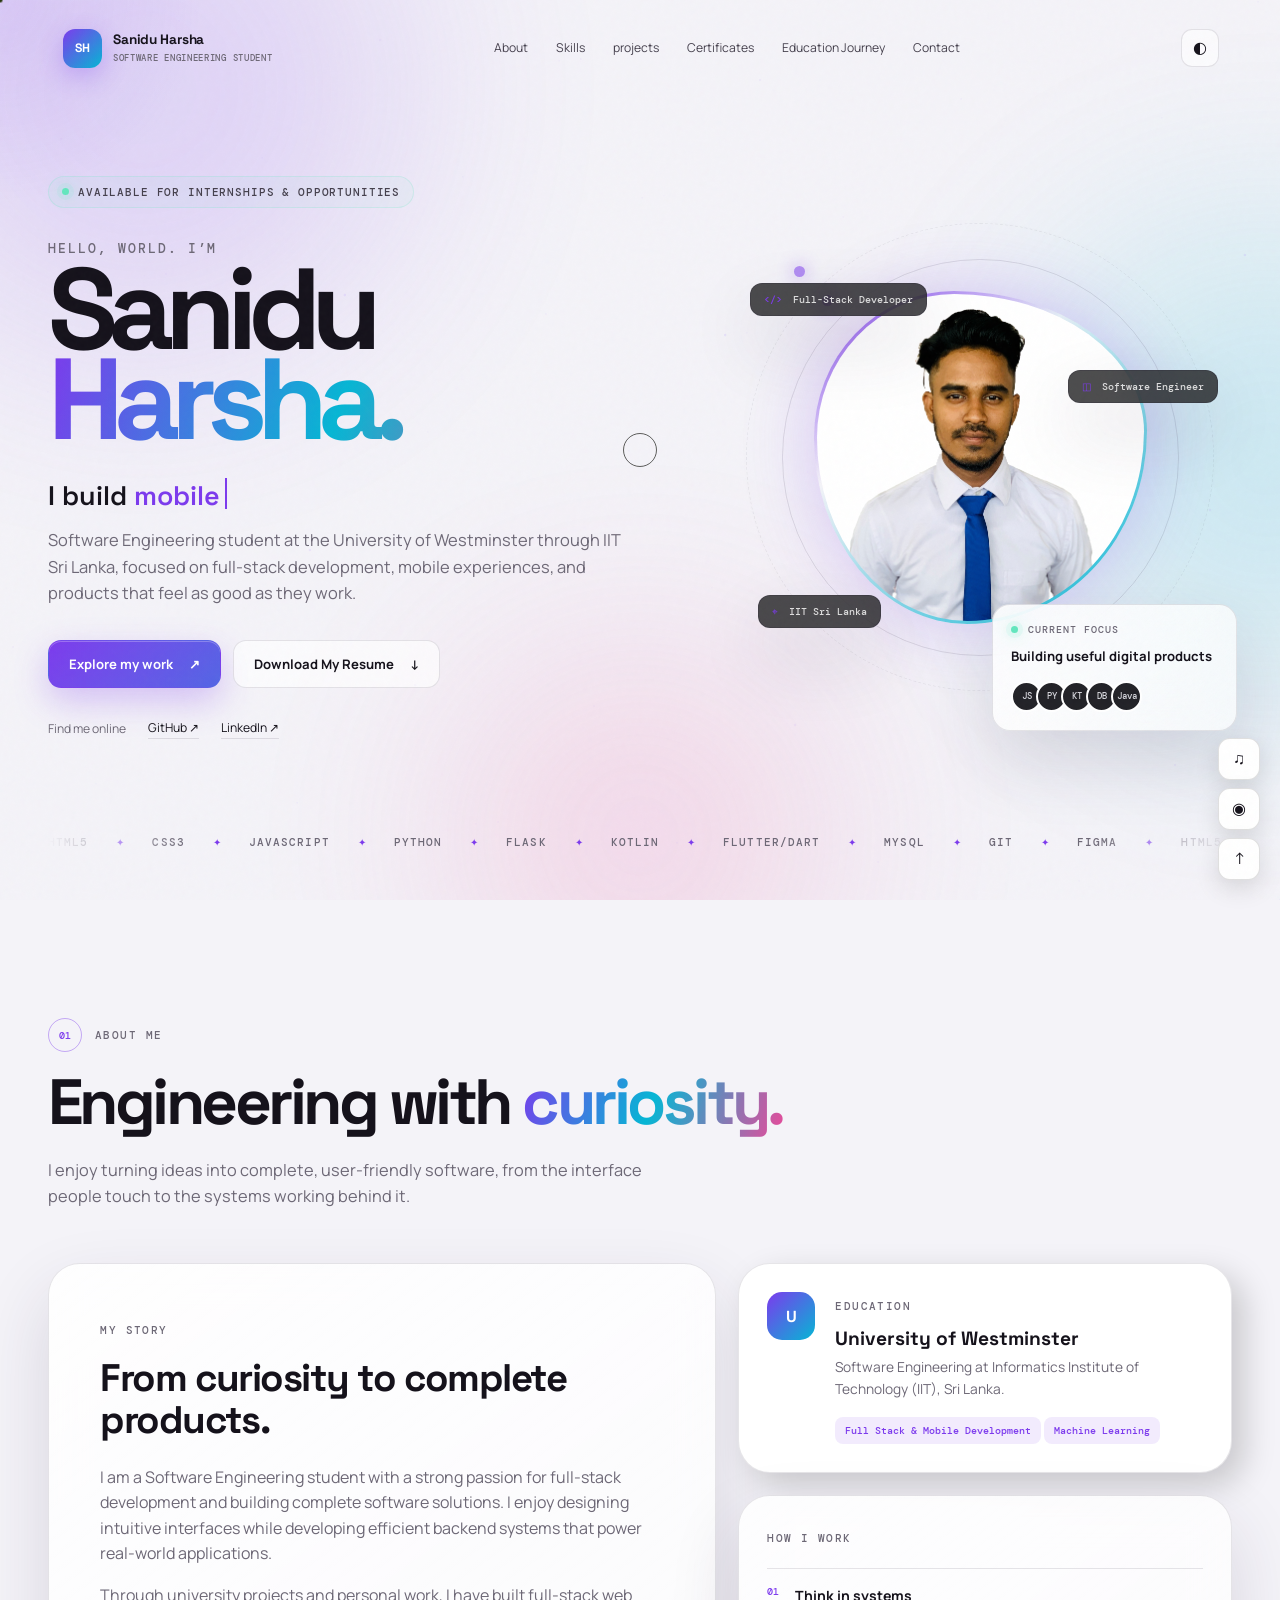
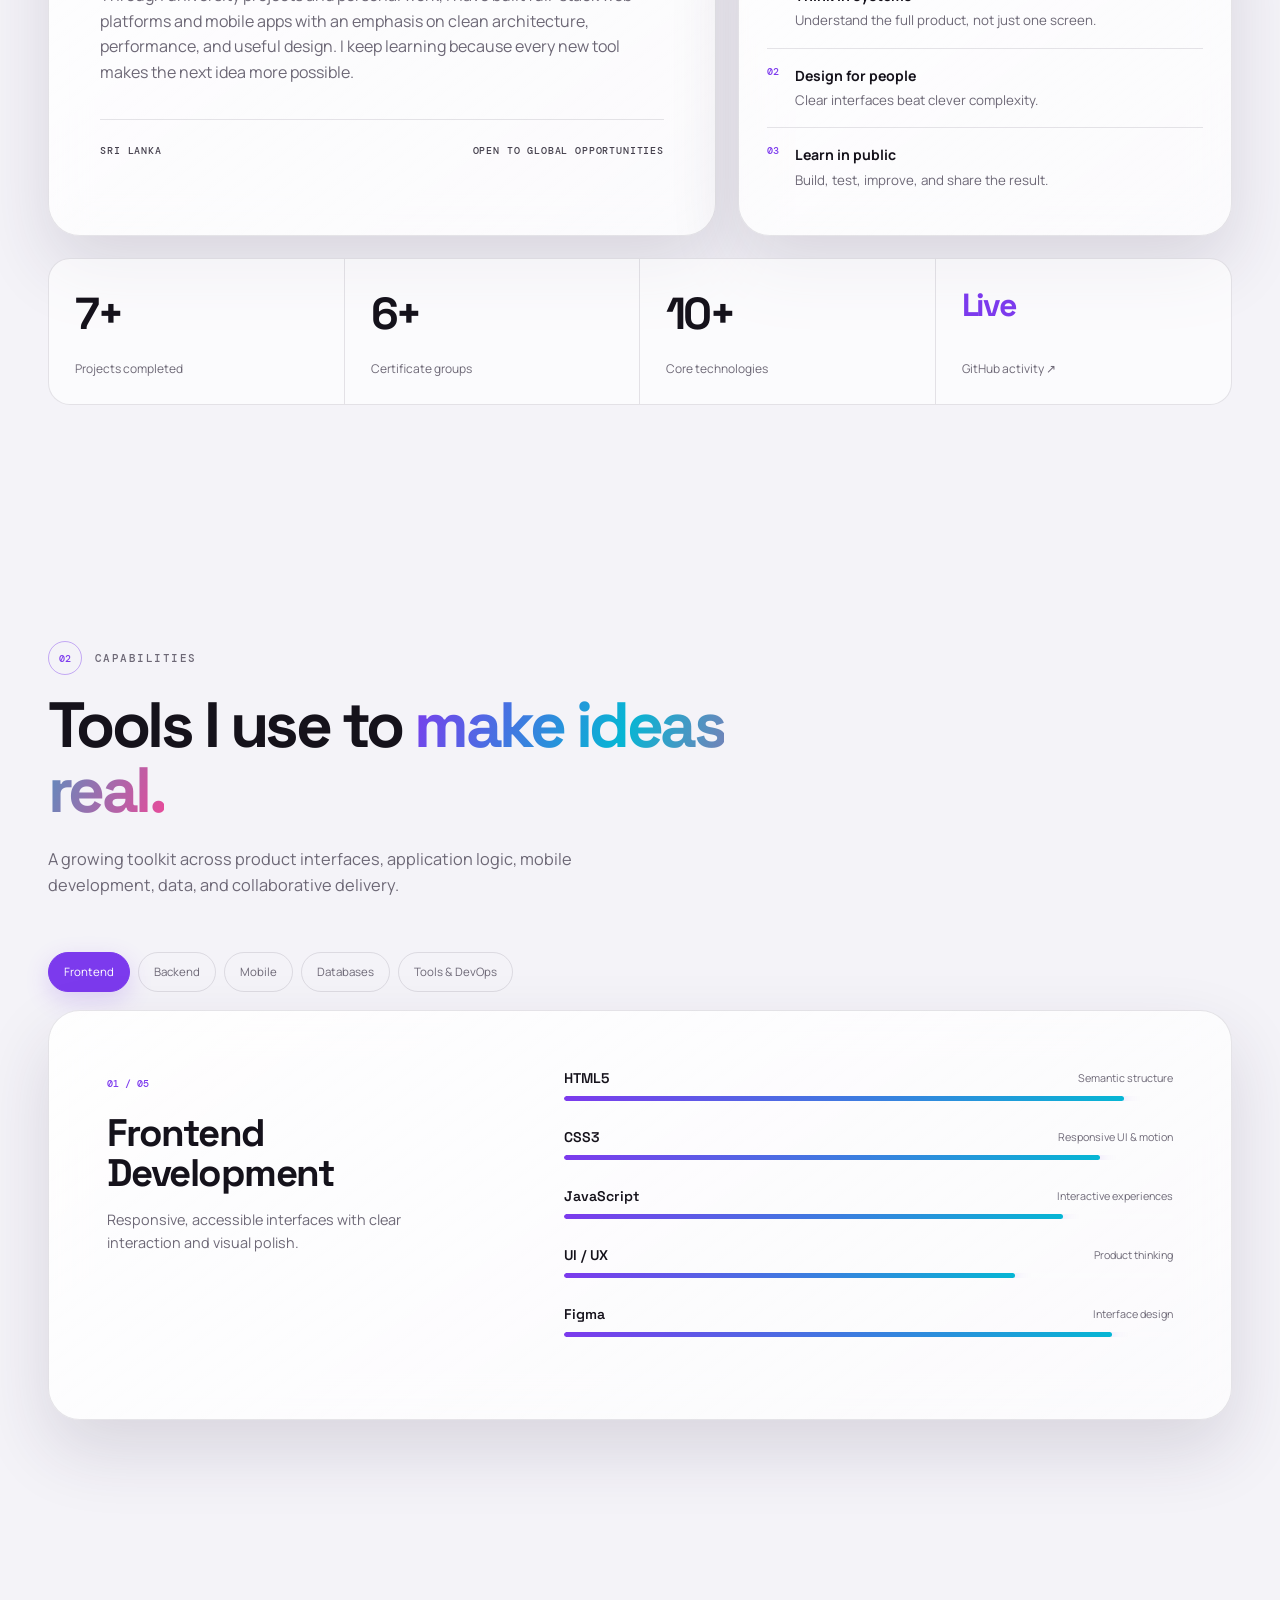
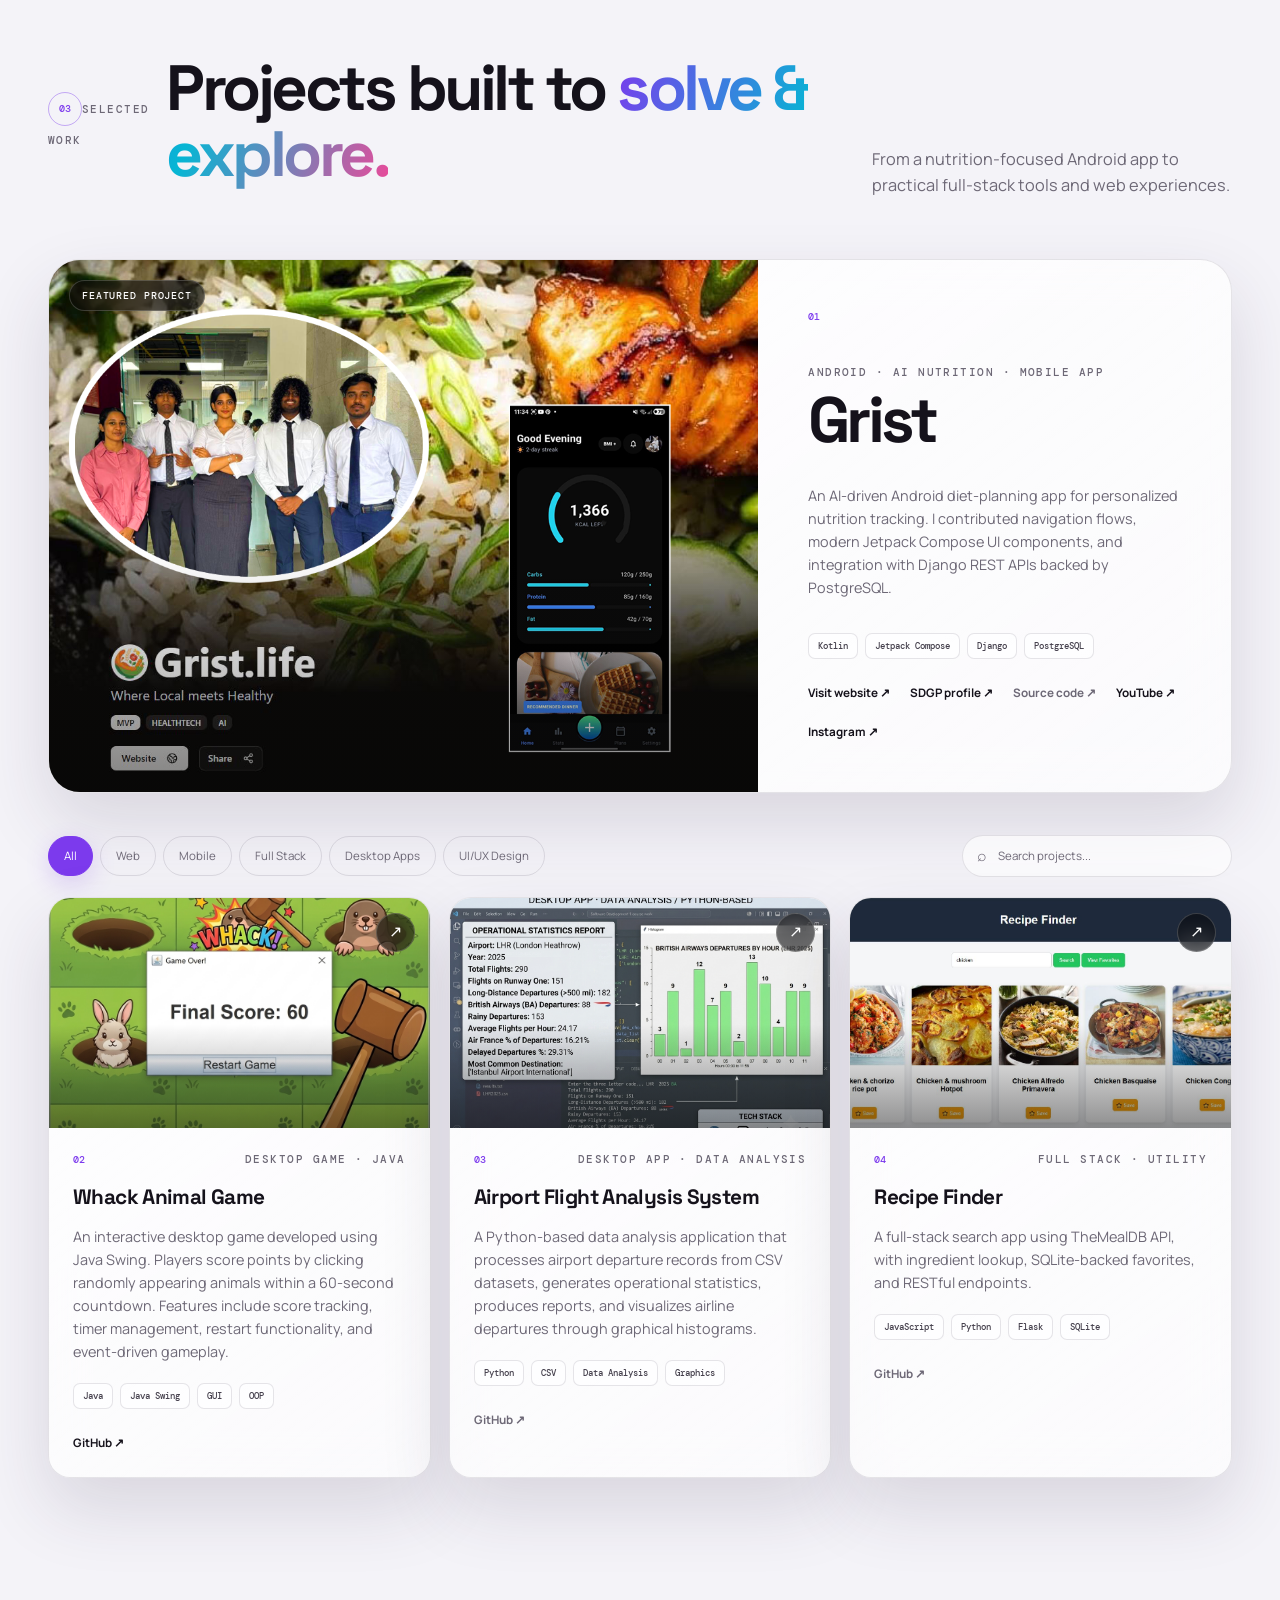
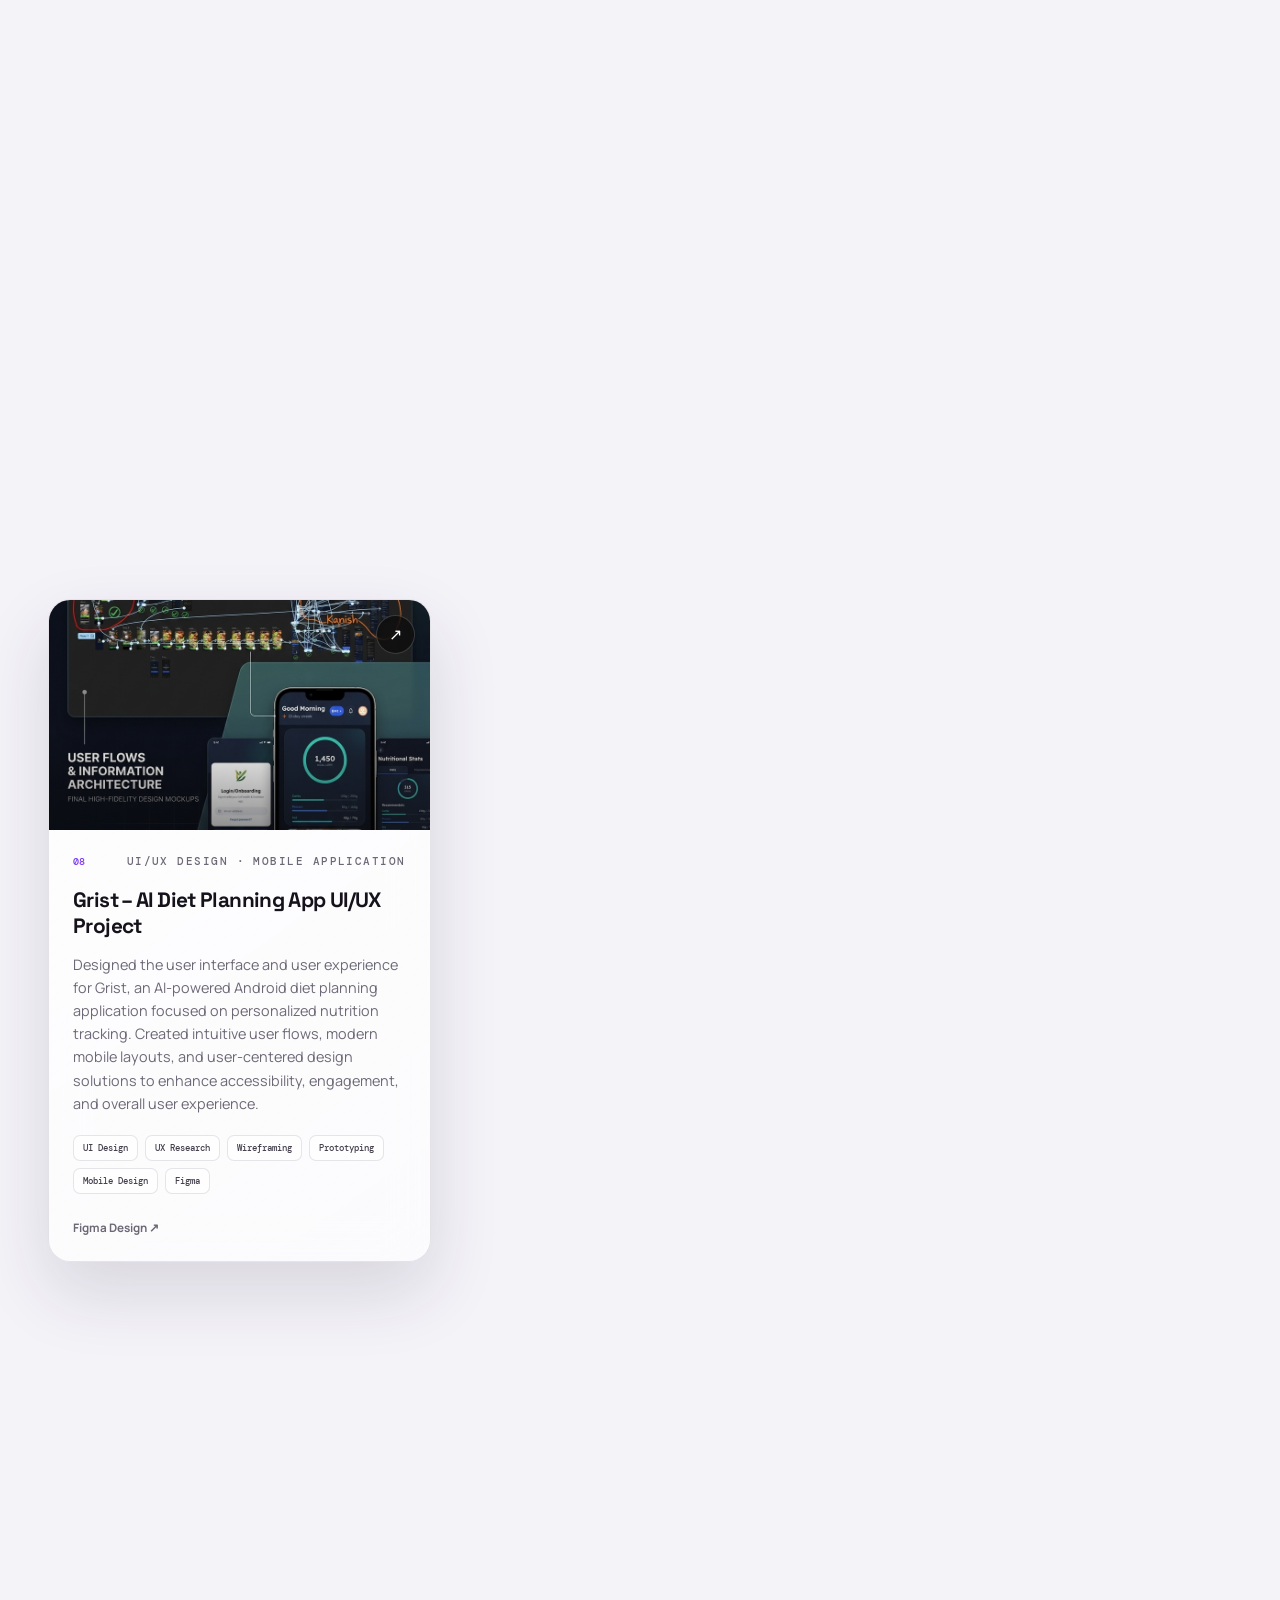
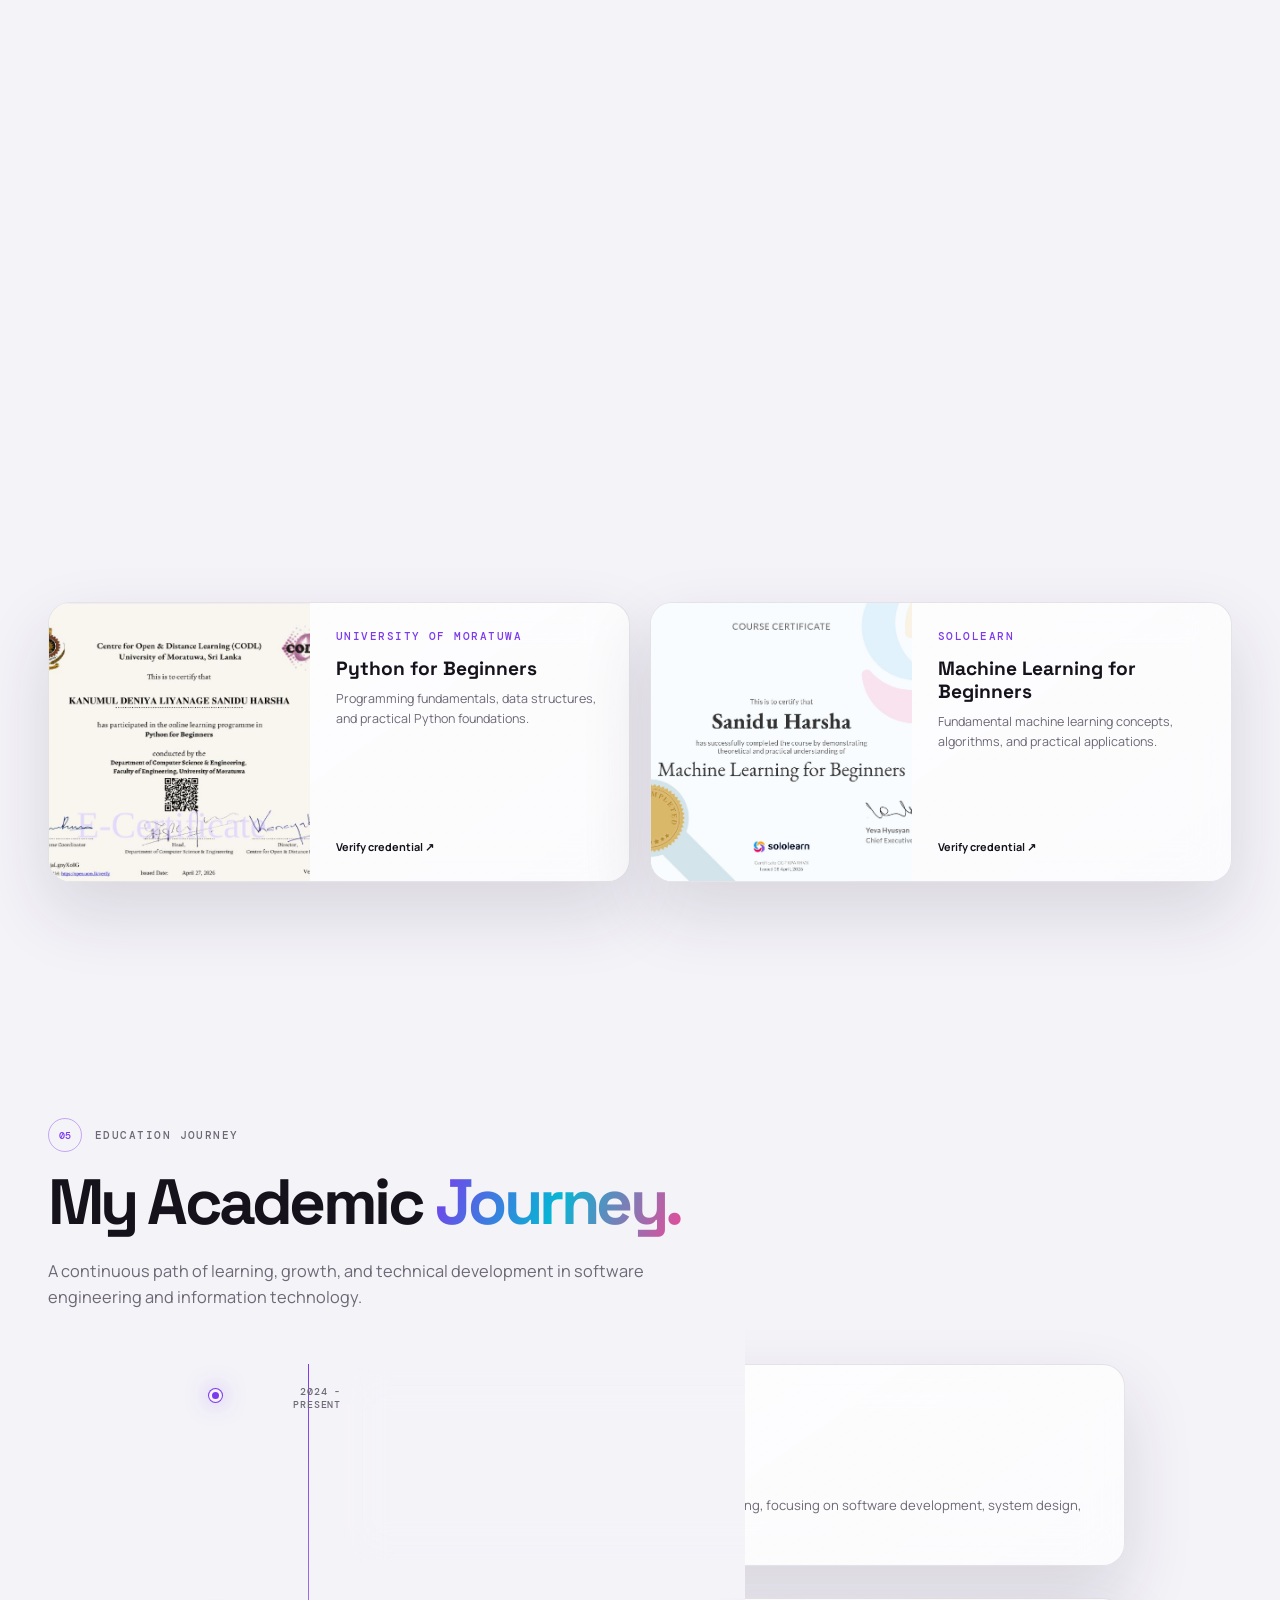
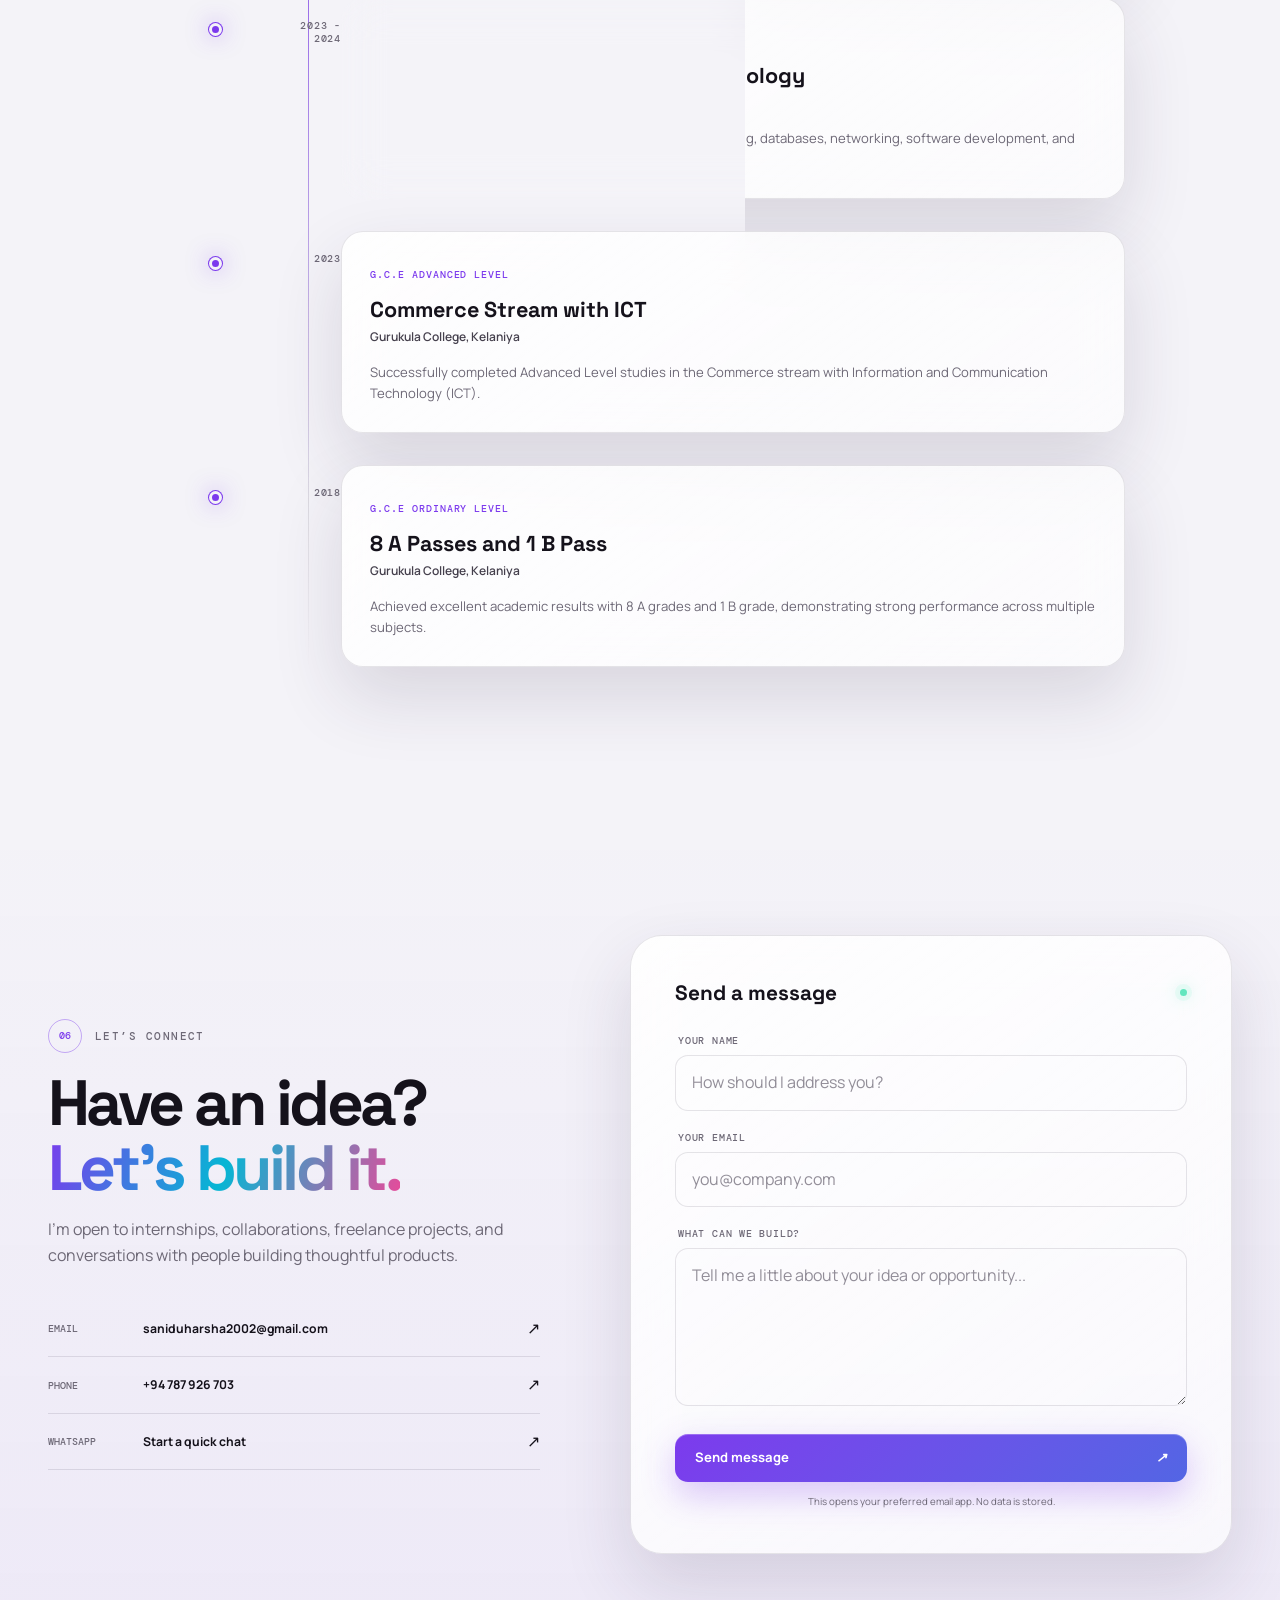
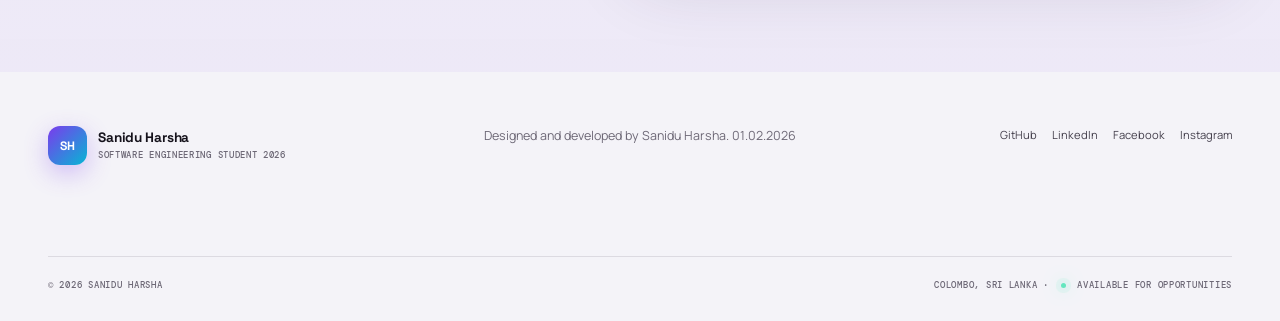
==== commit e08dc936: "update projects" ====
--- a/index.html
+++ b/index.html
@@ -70,7 +70,7 @@
       <div class="nav-links" id="navLinks">
         <a href="#about">About</a>
         <a href="#skills">Skills</a>
-        <a href="#projects">Work</a>
+        <a href="#projects">projects</a>
         <a href="#certificates">Certificates</a>
         <a href="#journey">Education Journey</a>
         <a href="#contact">Contact</a>
@@ -279,7 +279,7 @@
         </div>
         <div class="featured-copy">
           <div class="project-number">01</div>
-          <span class="project-type">Android · AI nutrition</span>
+          <span class="project-type">Android · AI nutrition · Mobile app</span>
           <h3>Grist</h3>
           <p>An AI-driven Android diet-planning app for personalized nutrition tracking. I contributed navigation flows, modern Jetpack Compose UI components, and integration with Django REST APIs backed by PostgreSQL.</p>
           <div class="tech-pills"><span>Kotlin</span><span>Jetpack Compose</span><span>Django</span><span>PostgreSQL</span></div>
@@ -287,6 +287,8 @@
             <a class="text-link" href="https://grist.life" target="_blank" rel="noreferrer">Visit website ↗</a>
             <a class="text-link" href="https://www.sdgp.lk/project/8b7c8a60-8c4a-4adc-a237-de3b05044089" target="_blank" rel="noreferrer">SDGP profile ↗</a>
             <a class="text-link muted-link" href="https://github.com/MaheenAbeysooriya/Grist.life-frontend.git" target="_blank" rel="noreferrer">Source code ↗</a>
+            <a class="text-link" href="https://www.youtube.com/@GristLife" target="_blank" rel="noreferrer"> YouTube ↗ </a> 
+            <a class="text-link" href="https://www.instagram.com/grist.life" target="_blank" rel="noreferrer"> Instagram ↗ </a>
           </div>
         </div>
       </article>
@@ -298,6 +300,7 @@
           <button class="filter-button" data-filter="mobile">Mobile</button>
           <button class="filter-button" data-filter="backend">Full Stack</button>
           <button class="filter-button" data-filter="desktop">Desktop Apps</button>
+           <button class="filter-button" data-filter="uiux">UI/UX Design</button>
         </div>
         <label class="project-search">
           <span>⌕</span>
@@ -307,40 +310,74 @@
 
       <div class="project-grid" id="projectGrid">
         <article class="project-card glass-card spotlight reveal" data-project  data-category="desktop"  data-title="Whack Animal Java Game">
-        <div class="project-image"><img src="assets/java-game.jpg" alt="Java Game Preview" width="900" height="540" loading="lazy">
-          <a href="https://github.com/sanidu2002/Java_Game.git" target="_blank" rel="noreferrer" aria-label="Open Java Game Repository">↗</a>
-        </div>
-
-        <div class="project-card-copy">
-        <div><span class="project-number">05</span> <span class="project-type">Desktop Game · Java</span>
-        </div>
-
-        <h3>Whack Animal Game</h3>
-
-        <p>
-            An interactive desktop game developed using Java Swing.
-            Players score points by clicking randomly appearing animals
-            within a 60-second countdown. Features include score tracking,
-            timer management, restart functionality, and event-driven gameplay.
-        </p>
-
-        <div class="tech-pills">
-            <span>Java</span>
-            <span>Java Swing</span>
-            <span>GUI</span>
-            <span>OOP</span>
-        </div>
-
-        <div class="project-actions">
-            <a class="text-link"
-               href="https://github.com/sanidu2002/Java_Game.git"
-               target="_blank"
-               rel="noreferrer">
+                <div class="project-image"><img src="assets/java-game.jpg" alt="Java Game Preview" width="900" height="540" loading="lazy">
+                <a href="https://github.com/sanidu2002/Java_Game.git" target="_blank" rel="noreferrer" aria-label="Open Java Game Repository">↗</a>
+                </div>
+
+                  <div class="project-card-copy">
+                  <div><span class="project-number">02</span> <span class="project-type">Desktop Game · Java</span>
+                  </div>
+
+                  <h3>Whack Animal Game</h3>
+
+                  <p>
+                      An interactive desktop game developed using Java Swing.
+                      Players score points by clicking randomly appearing animals
+                      within a 60-second countdown. Features include score tracking,
+                      timer management, restart functionality, and event-driven gameplay.
+                  </p>
+
+                  <div class="tech-pills">
+                      <span>Java</span>
+                      <span>Java Swing</span>
+                      <span>GUI</span>
+                      <span>OOP</span>
+                  </div>
+
+                  <div class="project-actions">
+                      <a class="text-link"
+                        href="https://github.com/sanidu2002/Java_Game.git"
+                        target="_blank"
+                        rel="noreferrer">
+                          GitHub ↗
+                      </a>
+                    </div>
+                </div>
+        </article>
+
+        <article class="project-card glass-card spotlight reveal" data-project data-category="desktop" data-title="Airport Flight Analysis System">
+          <div class="project-image">
+            <img src="assets/airport-analysis.jpg" alt="Airport Flight Analysis System preview" width="900" height="540" loading="lazy">
+            <a href="https://github.com/sanidu2002/airport-flight-analysis" target="_blank" rel="noreferrer" aria-label="Open Airport Flight Analysis source code">↗</a>
+          </div>
+
+          <div class="project-card-copy">
+            <div>
+              <span class="project-number">03</span>
+              <span class="project-type">Desktop App · Data Analysis</span>
+            </div>
+
+            <h3>Airport Flight Analysis System</h3>
+
+            <p>
+              A Python-based data analysis application that processes airport departure records from CSV datasets, generates operational statistics, produces reports, and visualizes airline departures through graphical histograms.
+            </p>
+
+            <div class="tech-pills">
+              <span>Python</span>
+              <span>CSV</span>
+              <span>Data Analysis</span>
+              <span>Graphics</span>
+            </div>
+
+            <div class="project-actions">
+              <a class="text-link muted-link" href="https://github.com/sanidu2002/airport-flight-analysis" target="_blank" rel="noreferrer">
                 GitHub ↗
-            </a>
-          </div>
-      </div>
-          </article>
+              </a>
+            </div>
+          </div>
+        </article>
+
 
         <article class="project-card glass-card spotlight reveal" data-project data-category="web backend" data-title="Recipe Finder Web Application">
           <div class="project-image">
@@ -348,7 +385,7 @@
             <a href="https://github.com/sanidu2002/recipe-finder.git" target="_blank" rel="noreferrer" aria-label="Open Recipe Finder source code">↗</a>
           </div>
           <div class="project-card-copy">
-            <div><span class="project-number">03</span><span class="project-type">Full Stack · Utility</span></div>
+            <div><span class="project-number">04</span><span class="project-type">Full Stack · Utility</span></div>
             <h3>Recipe Finder</h3>
             <p>A full-stack search app using TheMealDB API, with ingredient lookup, SQLite-backed favorites, and RESTful endpoints.</p>
             <div class="tech-pills"><span>JavaScript</span><span>Python</span><span>Flask</span><span>SQLite</span></div>
@@ -362,79 +399,174 @@
             <a href="https://sanidu2002.github.io/sanidu2002-Climate-Action-Website-Web-Development-group-Project/" target="_blank" rel="noreferrer" aria-label="Open Climate Action Website">↗</a>
           </div>
           <div class="project-card-copy">
-            <div><span class="project-number">04</span><span class="project-type">Group project · Web</span></div>
+            <div><span class="project-number">05</span><span class="project-type">Group project · Web</span></div>
             <h3>Climate Action Website</h3>
             <p>An educational group project promoting climate action through responsive layouts, approachable visuals, and clear calls to action.</p>
             <div class="tech-pills"><span>HTML</span><span>CSS</span><span>Responsive Design</span></div>
             <div class="project-actions"><a class="text-link" href="https://kavindu-gh.github.io/climate-actions-web/" target="_blank" rel="noreferrer">Live demo ↗</a><a class="text-link muted-link" href="https://github.com/kAvindu-gh/climate-actions-web.git" target="_blank" rel="noreferrer">GitHub ↗</a></div>
           </div>
         </article>
+                
+        <article class="project-card glass-card spotlight reveal" data-project data-category="machine-learning" data-title="Loan Approval Prediction System">
+              <div class="project-image">
+                      <img src="assets/loan-approval-system.jpg" alt="Loan Approval Prediction System preview" width="900" height="540" loading="lazy">
+                      <a href="https://github.com/sanidu2002/loan-approval-prediction-system.git" target="_blank" rel="noreferrer" aria-label="Open Loan Approval Prediction source code">↗</a>
+                    </div>
+
+                    <div class="project-card-copy">
+                      <div>
+                        <span class="project-number">06</span>
+                        <span class="project-type">Machine Learning · Data Mining</span>
+                      </div>
+
+                  ```
+                  <h3>Loan Approval Prediction System</h3>
+
+                  <p>
+                    A machine learning project that predicts loan approval status and estimates the maximum loan amount for clients using classification and regression techniques. The project includes data preprocessing, feature engineering, model evaluation, hyperparameter tuning, ensemble learning, and decision tree regression to support financial risk assessment and lending decisions.
+                  </p>
+
+                  <div class="tech-pills">
+                    <span>Python</span>
+                    <span>Scikit-Learn</span>
+                    <span>Pandas</span>
+                    <span>Machine Learning</span>
+                    <span>Classification</span>
+                    <span>Regression</span>
+                  </div>
+
+                  <div class="project-actions">
+                    <a class="text-link muted-link" href="https://github.com/sanidu2002/loan-approval-prediction-system.git" target="_blank" rel="noreferrer">
+                      GitHub ↗
+                    </a>
+                  </div>
+              </div>
+         </article>
+
+        <article class="project-card glass-card spotlight reveal" data-project data-category="web-development" data-title="Personal Portfolio Website">
+          <div class="project-image">
+            <img src="assets/portfolio-website.jpg" alt="Personal Portfolio Website preview" width="900" height="540" loading="lazy">
+            <a href="https://github.com/sanidu2002/saniduharsha_site.git" target="_blank" rel="noreferrer" aria-label="Open Personal Portfolio Website">
+              ↗
+            </a>
+          </div>
+
+          <div class="project-card-copy">
+            <div>
+              <span class="project-number">07</span>
+              <span class="project-type">Web Development · Personal Branding</span>
+            </div>
+
+            <h3>Personal Portfolio Website</h3>
+
+            <p>
+              A modern and responsive portfolio website designed and developed to showcase my projects, technical skills, education, certifications, and achievements. The website features smooth animations, interactive project filtering, a contact section, and a clean user interface to create a professional online presence.
+            </p>
+
+            <div class="tech-pills">
+              <span>HTML5</span>
+              <span>CSS3</span>
+              <span>JavaScript</span>
+              <span>Responsive Design</span>
+              <span>UI/UX</span>
+              <span>GitHub Pages</span>
+            </div>
+
+            <div class="project-actions">
+              <a class="text-link muted-link" href="#home" rel="noreferrer">
+                Live Demo ↗
+              </a>
+
+              <a class="text-link muted-link" href="https://github.com/sanidu2002/saniduharsha_site.git" target="_blank" rel="noreferrer">
+                GitHub ↗
+              </a>
+            </div>
+          </div>
+        </article> 
+         
+        <article class="project-card glass-card spotlight reveal" data-project data-category="uiux" data-title="Grist UI/UX Design">
+          <div class="project-image">
+            <img src="assets/grist1.png" alt="Grist UI/UX Design preview" width="900" height="540" loading="lazy">
+
+            <a href="https://grist.life" target="_blank" rel="noreferrer" aria-label="Open Grist Website">
+              ↗
+            </a>
+          </div>
+
+          <div class="project-card-copy" >
+            <div>
+              <span class="project-number">08</span>
+              <span class="project-type">UI/UX Design · Mobile Application</span>
+            </div>
+
+            <h3>Grist – AI Diet Planning App UI/UX Project</h3>
+
+            <p>
+              Designed the user interface and user experience for Grist, an AI-powered Android diet planning application focused on personalized nutrition tracking. Created intuitive user flows, modern mobile layouts, and user-centered design solutions to enhance accessibility, engagement, and overall user experience.
+            </p>
+
+            <div class="tech-pills">
+              <span>UI Design</span>
+              <span>UX Research</span>
+              <span>Wireframing</span>
+              <span>Prototyping</span>
+              <span>Mobile Design</span>
+              <span>Figma</span>
+            </div>
+
+            <div class="project-actions">
+              <a class="text-link muted-link" href="https://www.figma.com/proto/HqAmJ4gfYZg7hYioFXFLyg/SDGP---Grist-Figma?node-id=280-56&p=f&t=vI9PCJUmhAXz3ldA-0&scaling=scale-down&content-scaling=fixed&page-id=0%3A1&starting-point-node-id=1%3A14&show-proto-sidebar=1" target="_blank" rel="noreferrer">
+    Figma Design ↗
+  </a>
+            </div>
+          </div>
+        </article>
+
       </div>
       <p class="empty-projects" id="emptyProjects">No projects match that search yet.</p>
     </section>
 
     <section class="section certificates" id="certificates">
-      <div class="section-heading reveal">
-        <div><span class="section-index">04</span><span class="section-label">Credentials</span></div>
-        <h2>Always learning. <span class="gradient-text">Always shipping.</span></h2>
-        <p>Formal foundations and focused courses that support my growth across software engineering, Python, and machine learning.</p>
-      </div>
-
-      <div class="certificate-grid">
-        <article class="certificate-card glass-card spotlight reveal" data-cert-image="assets/linkedin-certificates.jpg" data-cert-title="LinkedIn Learning Certificates">
-          <button class="certificate-preview" type="button" aria-label="Preview LinkedIn Learning Certificates">
-            <img src="assets/linkedin-certificates.jpg" alt="LinkedIn Learning Certificates" width="800" height="520" loading="lazy">
-            <span>View certificate <i>↗</i></span>
-          </button>
-          <div class="certificate-copy"><span class="issuer">LinkedIn Learning</span><h3>Python Learning Certificates</h3><p>Python Programming Foundations: Fundamentals and Python Quick Start.</p><a href="https://www.linkedin.com/in/saniduharsha/" target="_blank" rel="noreferrer">View credentials ↗</a></div>
-        </article>
-
-        <article class="certificate-card glass-card spotlight reveal" data-cert-image="assets/pearson-diploma.jpeg" data-cert-title="Level 3 Diploma in Information Technology">
-          <button class="certificate-preview" type="button" aria-label="Preview Level 3 Diploma in Information Technology">
-            <img src="assets/pearson-diploma.jpeg" alt="Level 3 Diploma in Information Technology" width="800" height="520" loading="lazy">
-            <span>View certificate <i>↗</i></span>
-          </button>
-          <div class="certificate-copy"><span class="issuer">Pearson · ESOFT Metro Campus</span><h3>Level 3 Diploma in IT</h3><p>A foundation across programming, databases, networking, and computer systems.</p><a href="https://www.linkedin.com/feed/update/urn:li:activity:7313828582210838528/?originTrackingId=IwG5KBG2VwOEp%2BLnpe%2FVAw%3D%3D" target="_blank" rel="noreferrer">Verify credential ↗</a></div>
-        </article>
-
-        <article class="certificate-card glass-card spotlight reveal" data-cert-image="assets/python-certificate.jpg" data-cert-title="Python for Beginners">
-          <button class="certificate-preview" type="button" aria-label="Preview Python for Beginners certificate">
-            <img src="assets/python-certificate.jpg" alt="Python for Beginners Certificate" width="800" height="520" loading="lazy">
-            <span>View certificate <i>↗</i></span>
-          </button>
-          <div class="certificate-copy"><span class="issuer">University of Moratuwa</span><h3>Python for Beginners</h3><p>Programming fundamentals, data structures, and practical Python foundations.</p><a href="https://open.uom.lk/lms/mod/customcert/verify_certificate.php" target="_blank" rel="noreferrer">Verify credential ↗</a></div>
-        </article>
-
-        <article class="certificate-card glass-card spotlight reveal" data-cert-image="assets/ml-certificate.jpg" data-cert-title="Machine Learning for Beginners">
-          <button class="certificate-preview" type="button" aria-label="Preview Machine Learning for Beginners certificate">
-            <img src="assets/ml-certificate.jpg" alt="Machine Learning for Beginners Certificate" width="800" height="520" loading="lazy">
-            <span>View certificate <i>↗</i></span>
-          </button>
-          <div class="certificate-copy"><span class="issuer">Sololearn</span><h3>Machine Learning for Beginners</h3><p>Fundamental machine learning concepts, algorithms, and practical applications.</p><a href="https://www.sololearn.com/en/certificates/CC-TKPARHVX" target="_blank" rel="noreferrer">Verify credential ↗</a></div>
-        </article>
-      </div>
-    </section>
-
-    <section class="section github-section" id="github">
-      <div class="github-shell glass-card spotlight reveal">
-        <div class="github-profile">
-          <div class="github-avatar"><img src="assets/sanidu.jpg" alt="" width="120" height="120" loading="lazy"><span></span></div>
-          <span class="card-tag">Open source profile</span>
-          <h2>@sanidu2002</h2>
-          <p>Projects, experiments, coursework, and the ongoing record of learning by building.</p>
-          <a class="button button-primary" href="https://github.com/sanidu2002" target="_blank" rel="noreferrer">View GitHub profile ↗</a>
-        </div>
-        <div class="github-activity">
-          <div class="activity-head"><div><small>Contribution-style activity</small><strong>Build. Commit. Improve.</strong></div><span>Live details on GitHub ↗</span></div>
-          <div class="contribution-grid" id="contributionGrid" aria-label="Decorative contribution activity visualization"></div>
-          <div class="github-meta">
-            <div><small>Primary interests</small><strong>Web · Mobile · APIs</strong></div>
-            <div><small>Featured repositories</small><strong>Grist · Recipe Finder</strong></div>
-            <div><small>Profile status</small><strong class="online">Public & active</strong></div>
-          </div>
-        </div>
-      </div>
-    </section>
+          <div class="section-heading reveal">
+            <div><span class="section-index">04</span><span class="section-label">Credentials</span></div>
+            <h2>Always learning. <span class="gradient-text">Always shipping.</span></h2>
+            <p>Formal foundations and focused courses that support my growth across software engineering, Python, and machine learning.</p>
+          </div>
+
+          <div class="certificate-grid">
+            <article class="certificate-card glass-card spotlight reveal" data-cert-image="assets/linkedin-certificates.jpg" data-cert-title="LinkedIn Learning Certificates">
+              <button class="certificate-preview" type="button" aria-label="Preview LinkedIn Learning Certificates">
+                <img src="assets/linkedin-certificates.jpg" alt="LinkedIn Learning Certificates" width="800" height="520" loading="lazy">
+                <span>View certificate <i>↗</i></span>
+              </button>
+              <div class="certificate-copy"><span class="issuer">LinkedIn Learning</span><h3>Python Learning Certificates</h3><p>Python Programming Foundations: Fundamentals and Python Quick Start.</p><a href="https://www.linkedin.com/in/saniduharsha/" target="_blank" rel="noreferrer">View credentials ↗</a></div>
+            </article>
+
+            <article class="certificate-card glass-card spotlight reveal" data-cert-image="assets/pearson-diploma.jpeg" data-cert-title="Level 3 Diploma in Information Technology">
+              <button class="certificate-preview" type="button" aria-label="Preview Level 3 Diploma in Information Technology">
+                <img src="assets/pearson-diploma.jpeg" alt="Level 3 Diploma in Information Technology" width="800" height="520" loading="lazy">
+                <span>View certificate <i>↗</i></span>
+              </button>
+              <div class="certificate-copy"><span class="issuer">Pearson · ESOFT Metro Campus</span><h3>Level 3 Diploma in IT</h3><p>A foundation across programming, databases, networking, and computer systems.</p><a href="https://www.linkedin.com/feed/update/urn:li:activity:7313828582210838528/?originTrackingId=IwG5KBG2VwOEp%2BLnpe%2FVAw%3D%3D" target="_blank" rel="noreferrer">Verify credential ↗</a></div>
+            </article>
+
+            <article class="certificate-card glass-card spotlight reveal" data-cert-image="assets/python-certificate.jpg" data-cert-title="Python for Beginners">
+              <button class="certificate-preview" type="button" aria-label="Preview Python for Beginners certificate">
+                <img src="assets/python-certificate.jpg" alt="Python for Beginners Certificate" width="800" height="520" loading="lazy">
+                <span>View certificate <i>↗</i></span>
+              </button>
+              <div class="certificate-copy"><span class="issuer">University of Moratuwa</span><h3>Python for Beginners</h3><p>Programming fundamentals, data structures, and practical Python foundations.</p><a href="https://open.uom.lk/lms/mod/customcert/verify_certificate.php" target="_blank" rel="noreferrer">Verify credential ↗</a></div>
+            </article>
+
+            <article class="certificate-card glass-card spotlight reveal" data-cert-image="assets/ml-certificate.jpg" data-cert-title="Machine Learning for Beginners">
+              <button class="certificate-preview" type="button" aria-label="Preview Machine Learning for Beginners certificate">
+                <img src="assets/ml-certificate.jpg" alt="Machine Learning for Beginners Certificate" width="800" height="520" loading="lazy">
+                <span>View certificate <i>↗</i></span>
+              </button>
+              <div class="certificate-copy"><span class="issuer">Sololearn</span><h3>Machine Learning for Beginners</h3><p>Fundamental machine learning concepts, algorithms, and practical applications.</p><a href="https://www.sololearn.com/en/certificates/CC-TKPARHVX" target="_blank" rel="noreferrer">Verify credential ↗</a></div>
+            </article>
+          </div>
+        </section>
 
     <section class="section journey" id="journey">
       <div class="section-heading reveal">
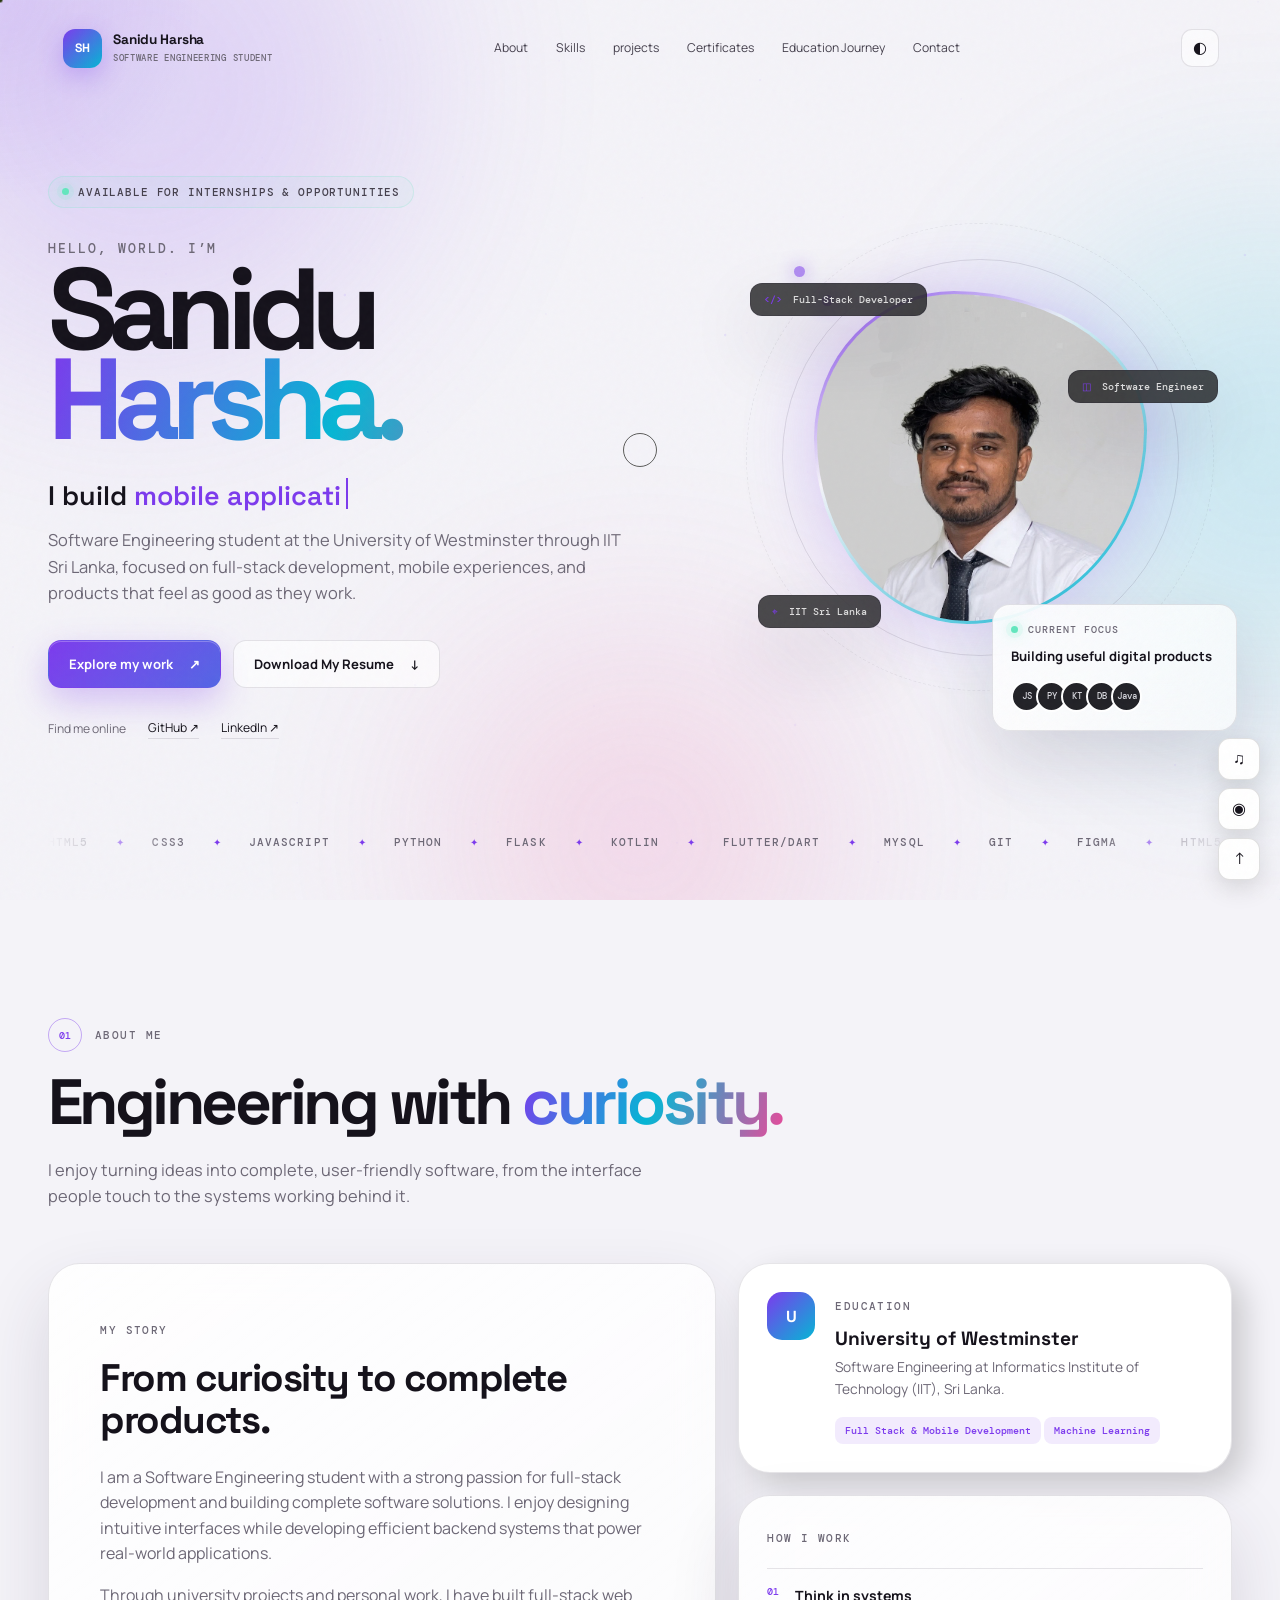
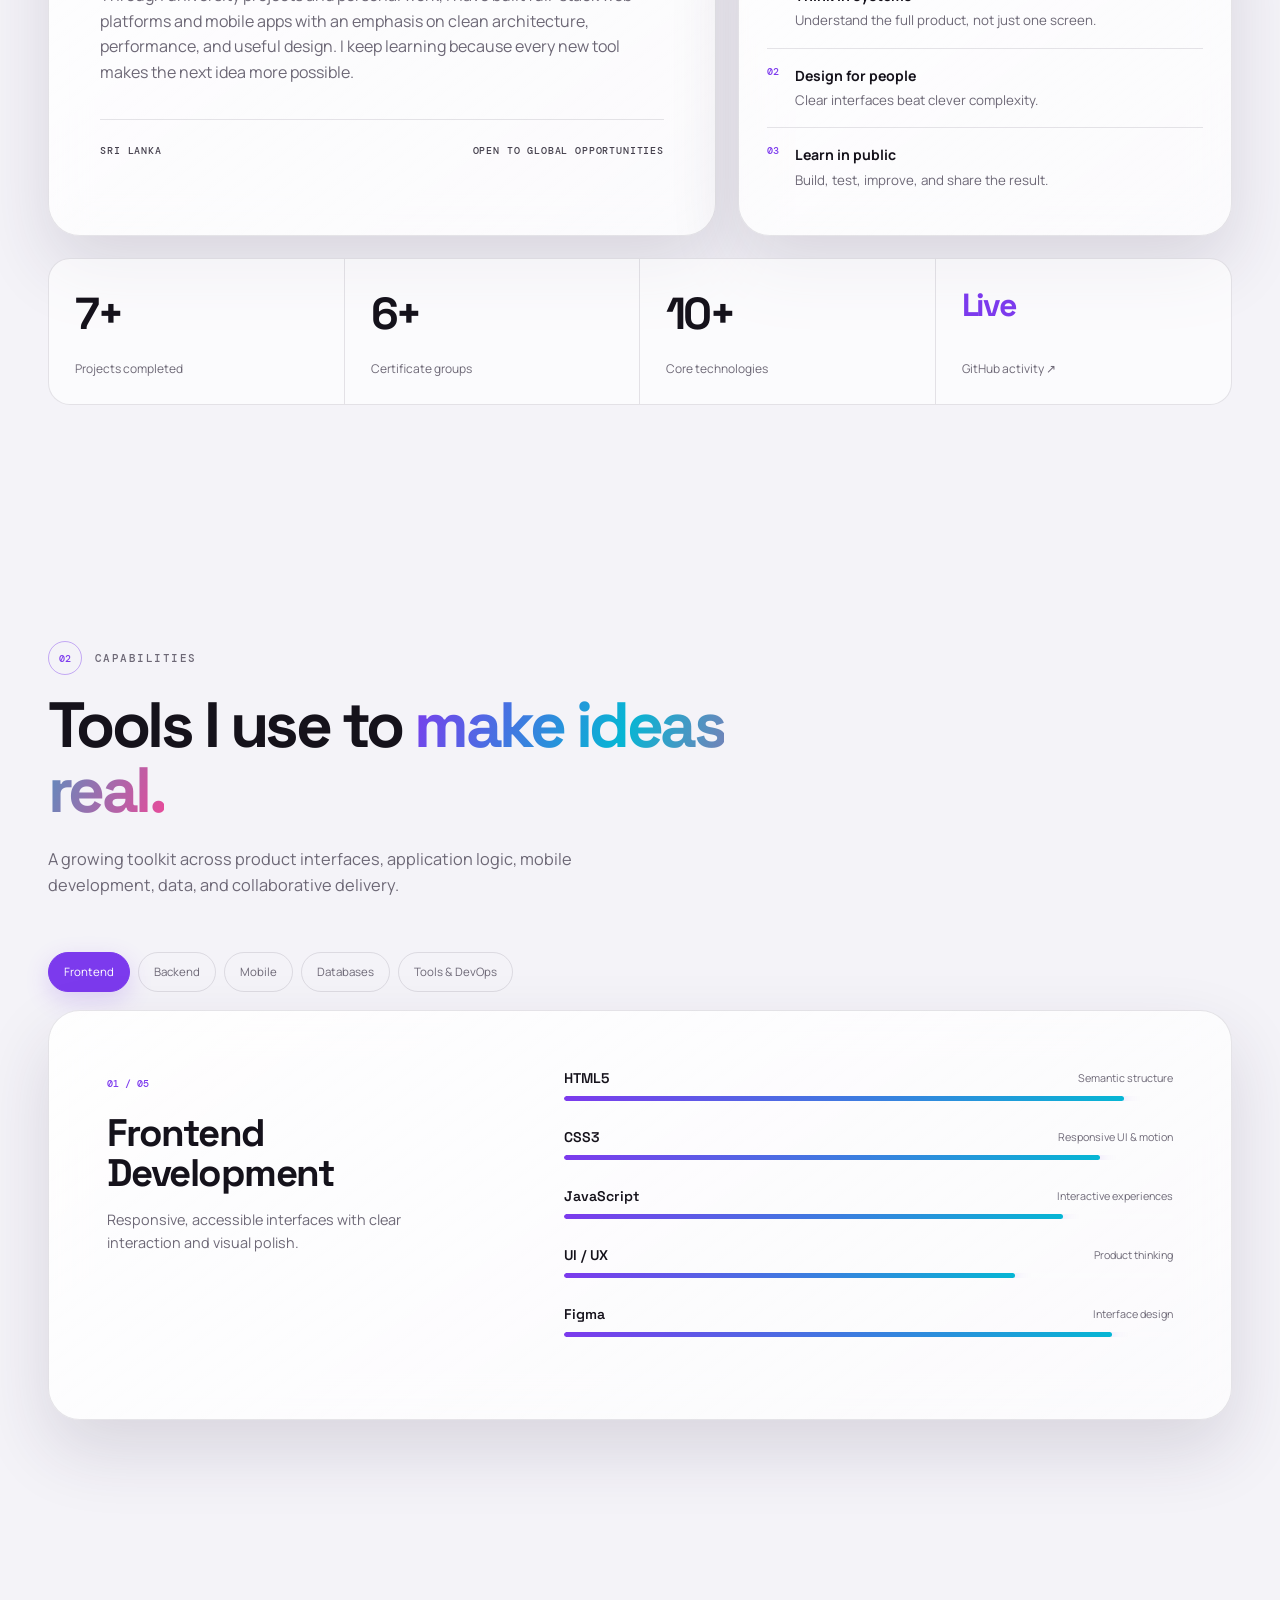
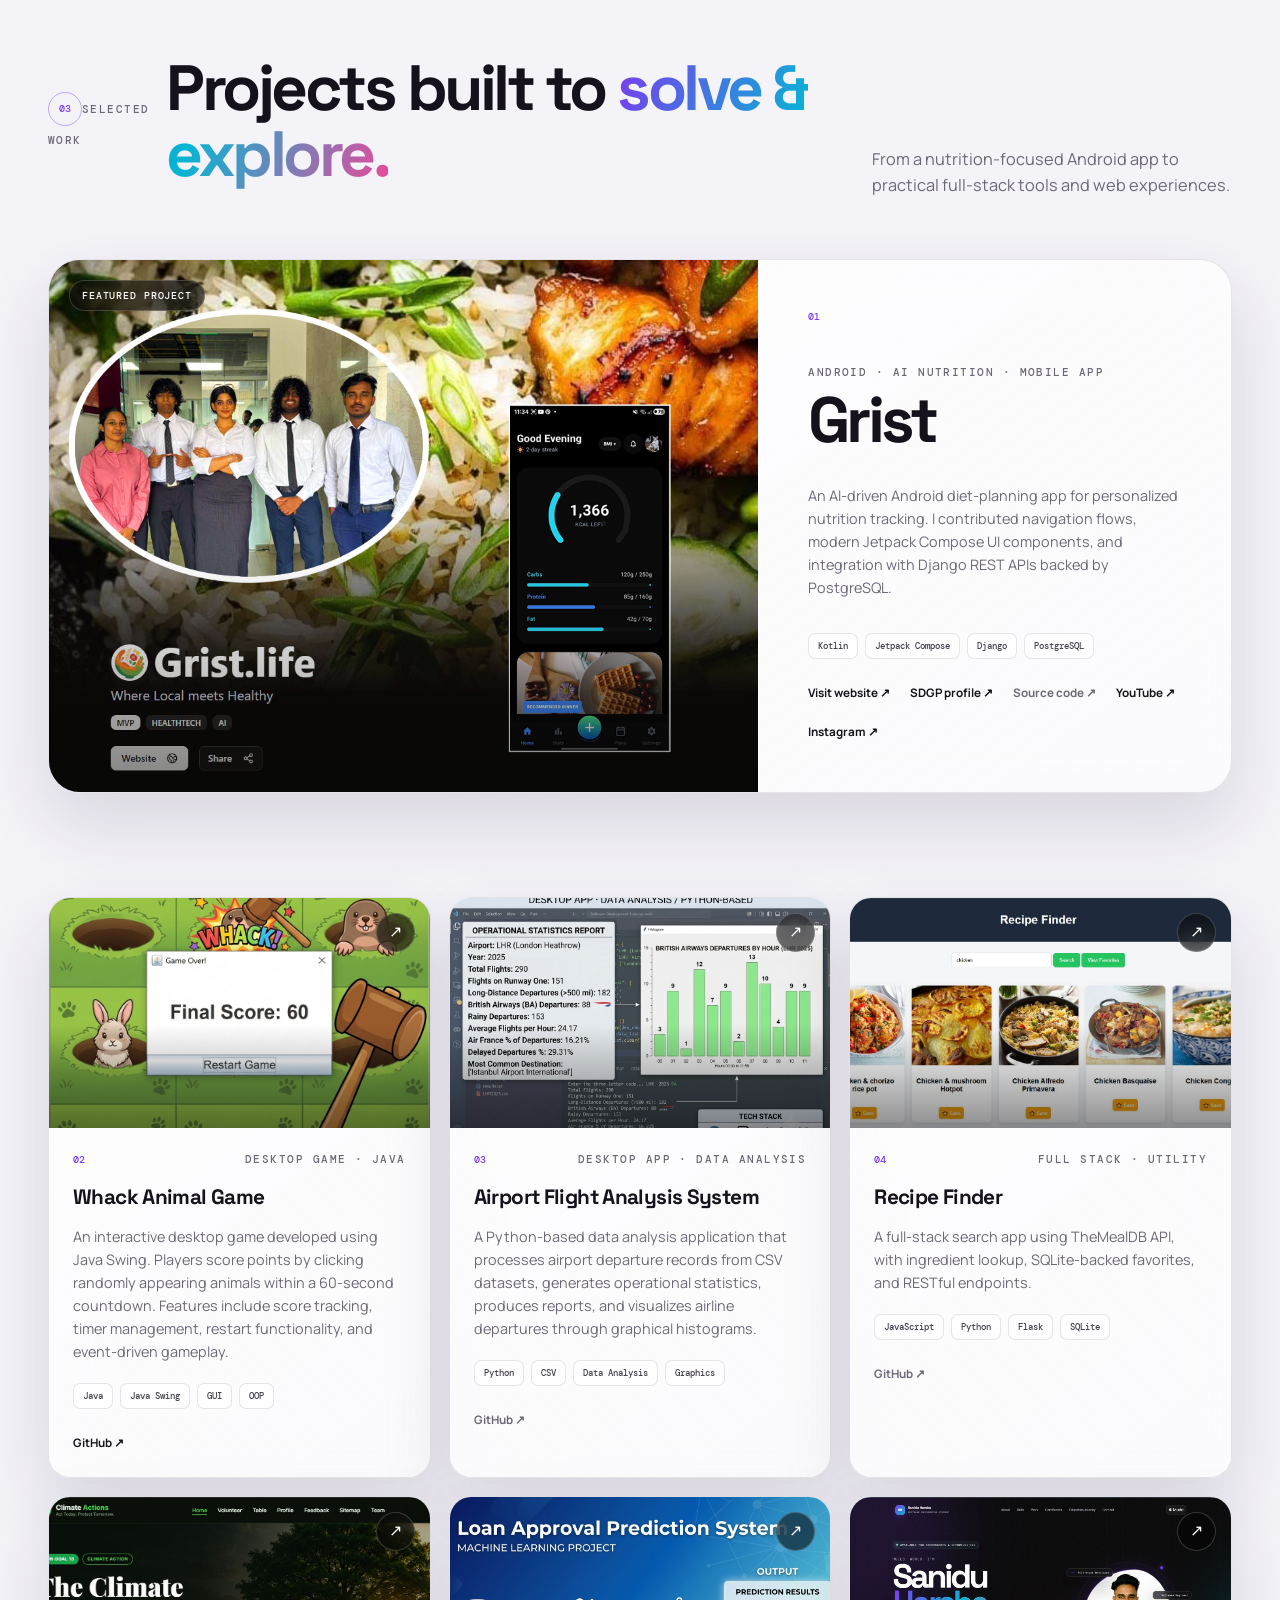
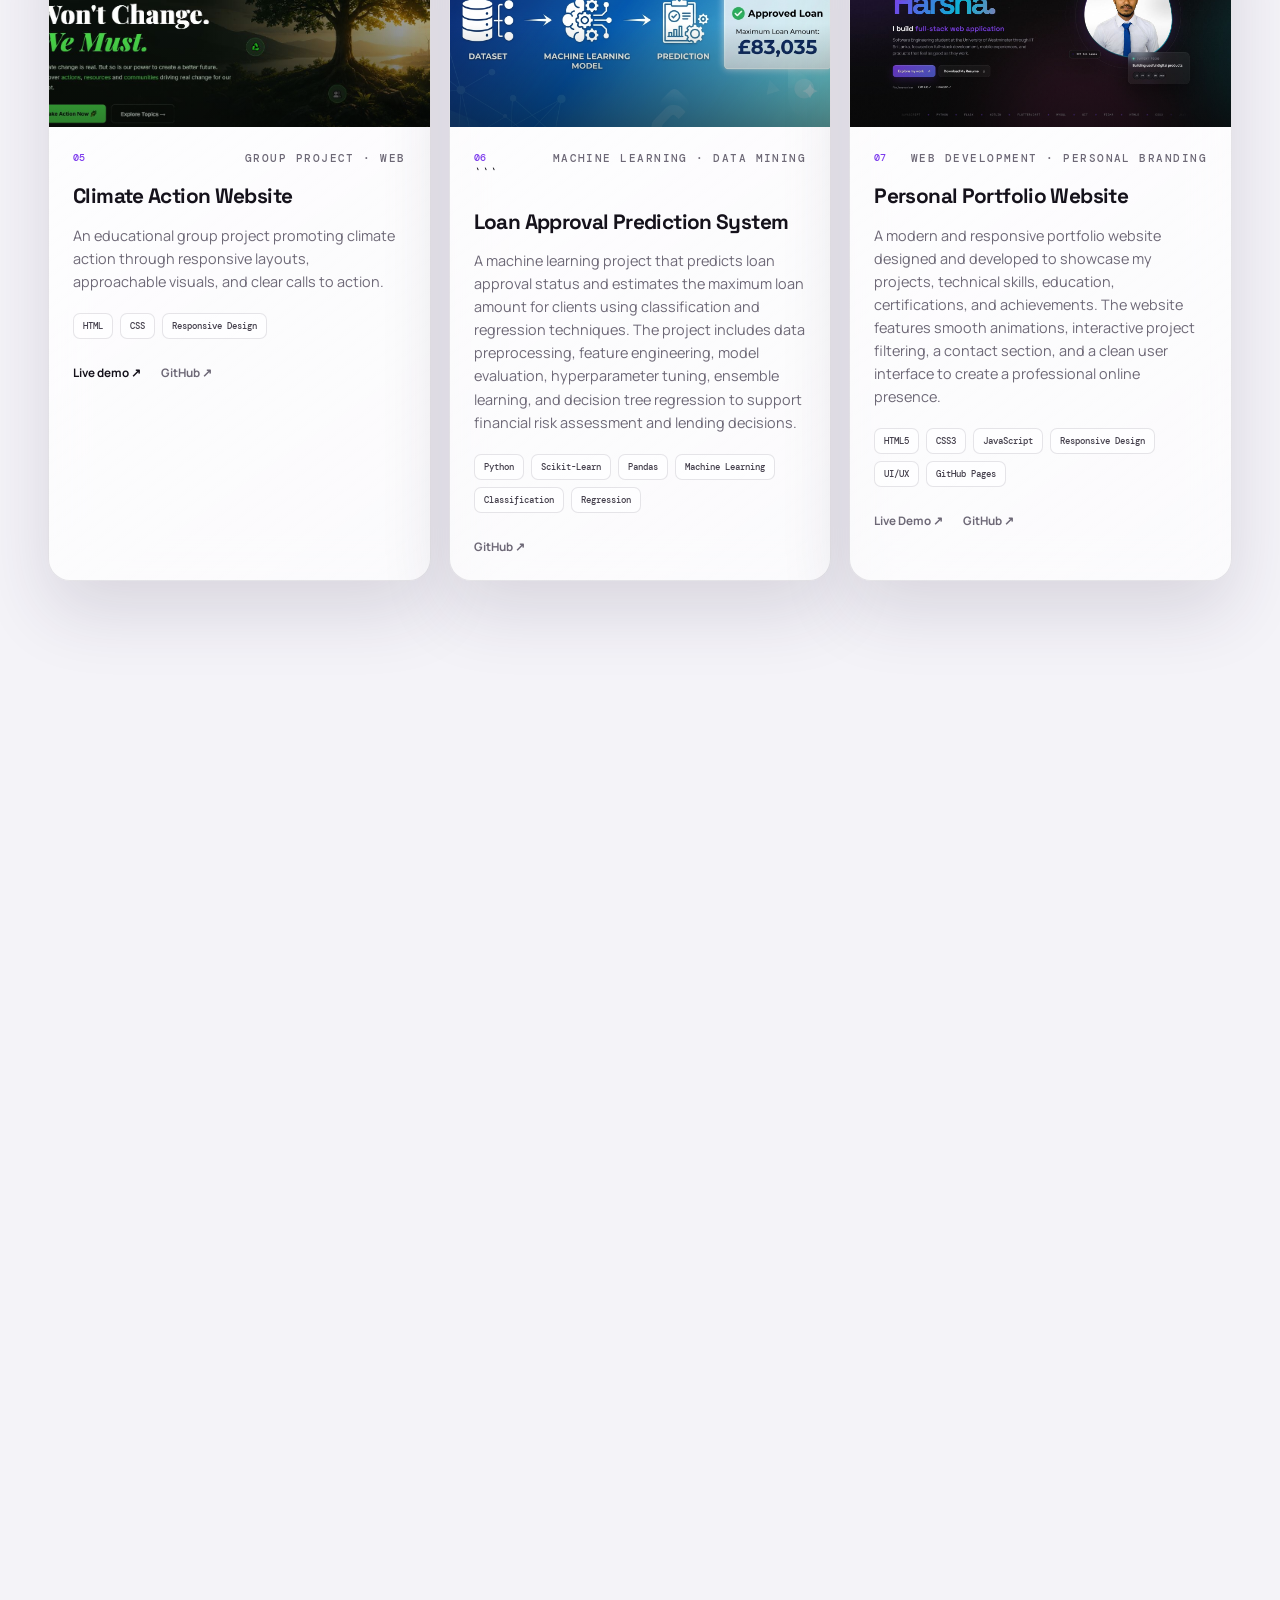
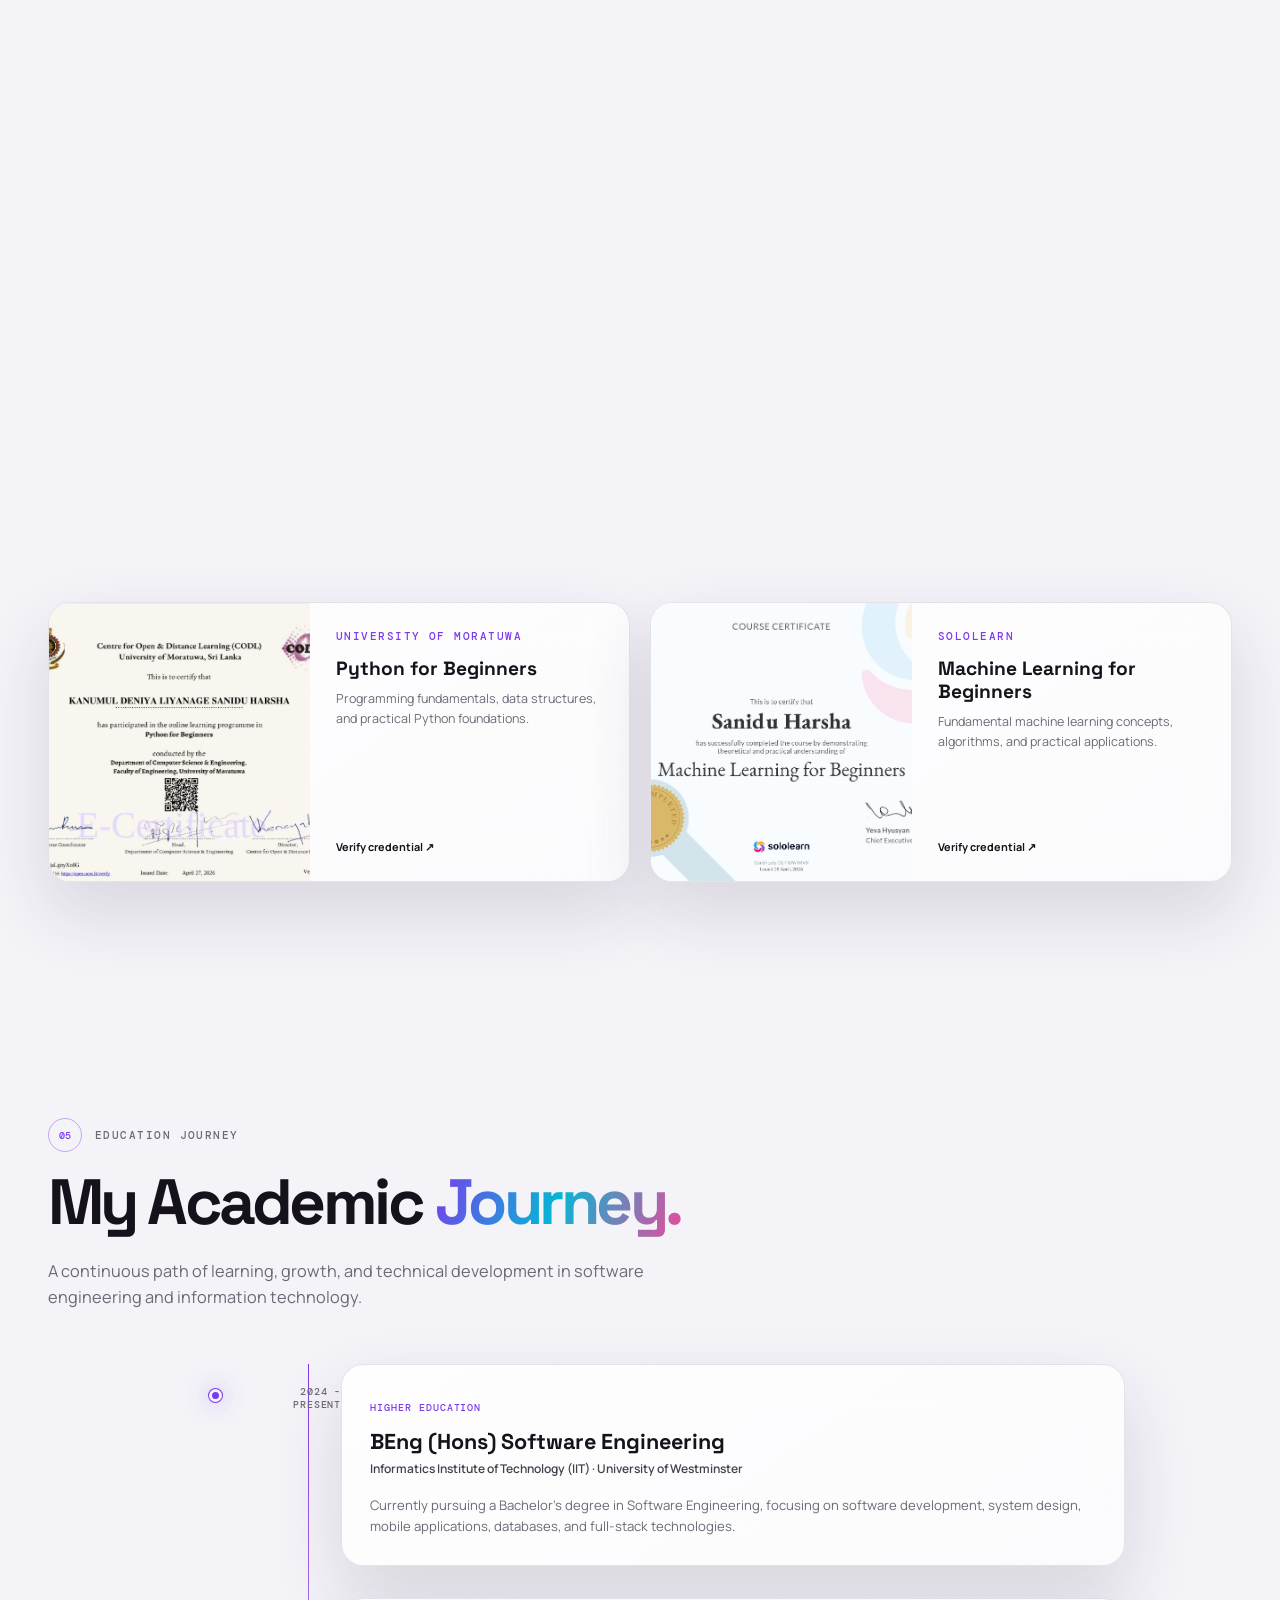
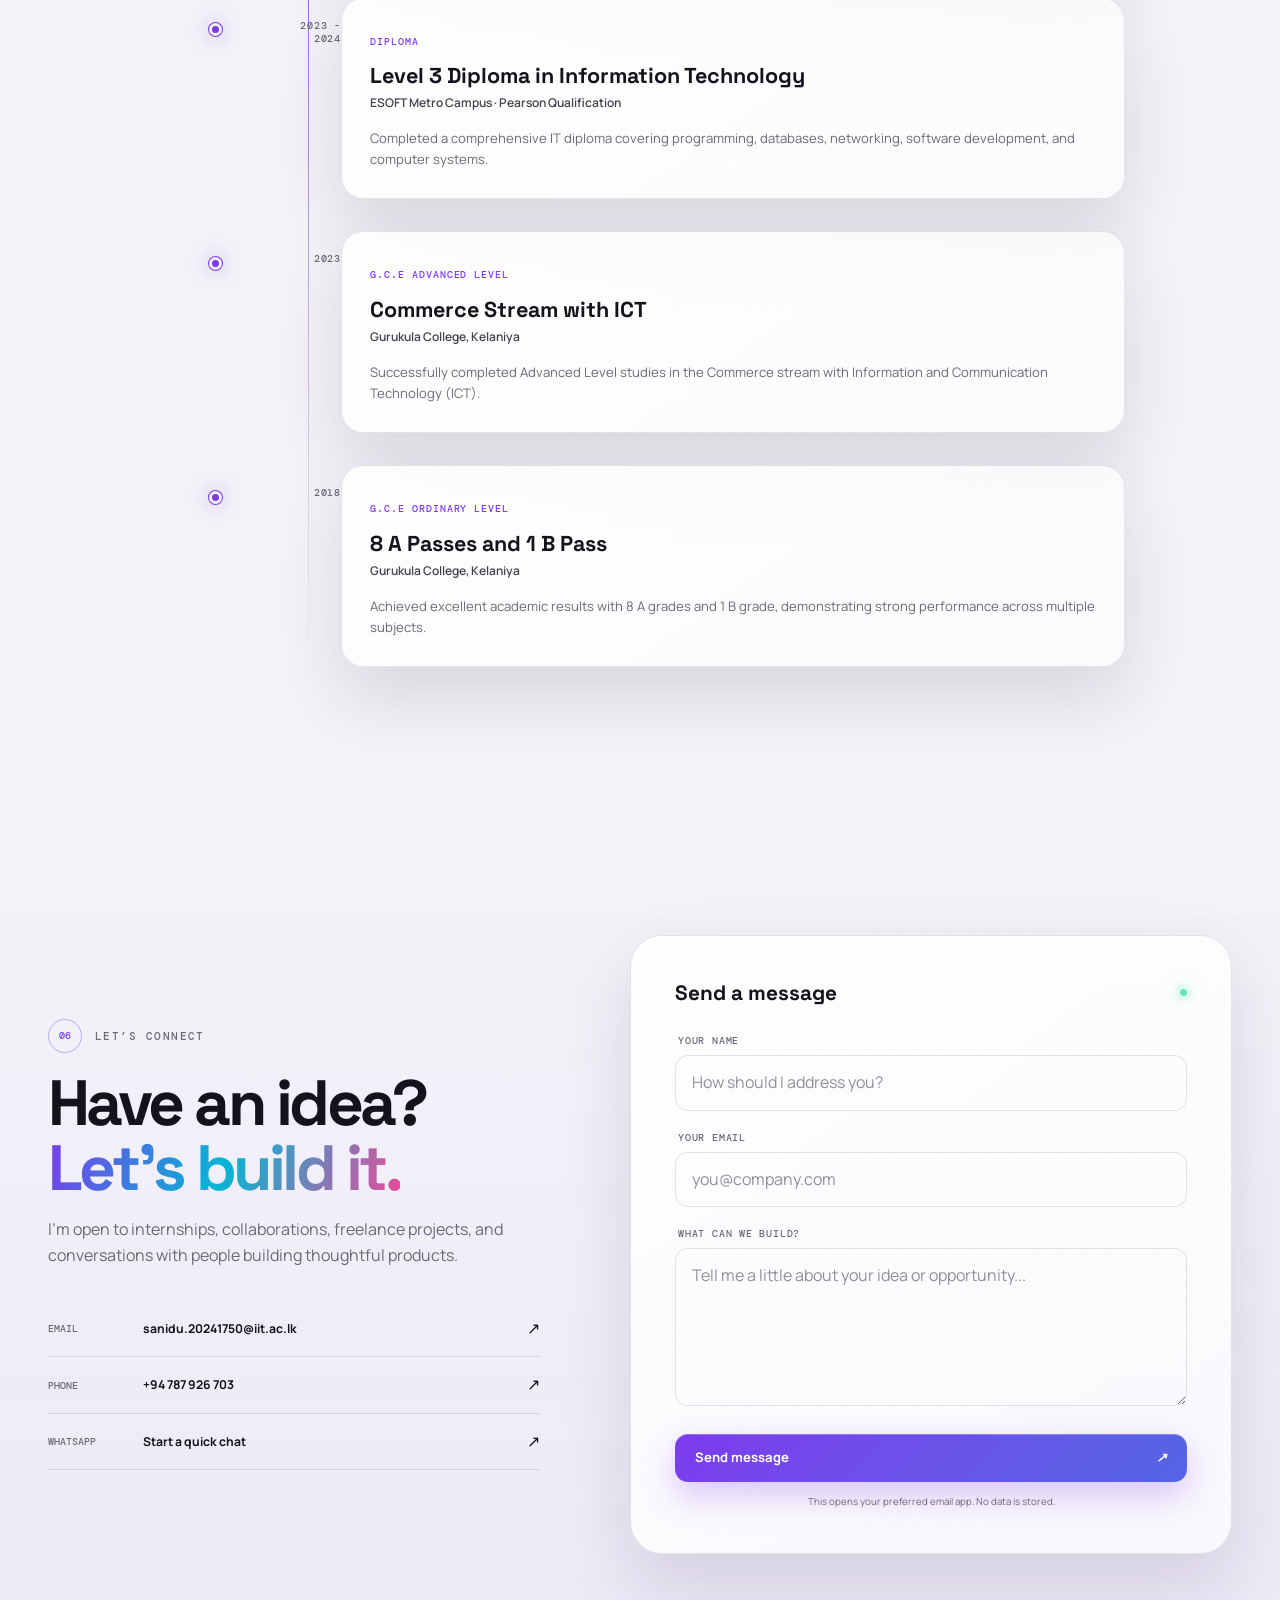
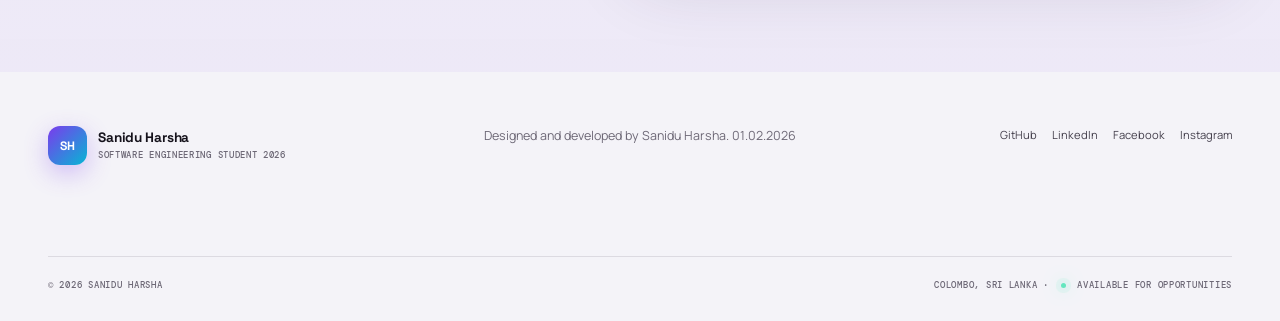
==== commit cd35b3be: "change email" ====
--- a/index.html
+++ b/index.html
@@ -645,7 +645,7 @@
           <h2>Have an idea?<br><span class="gradient-text">Let’s build it.</span></h2>
           <p>I’m open to internships, collaborations, freelance projects, and conversations with people building thoughtful products.</p>
           <div class="contact-direct">
-            <a href="mailto:saniduharsha2002@gmail.com"><span>Email</span><strong>saniduharsha2002@gmail.com</strong><i>↗</i></a>
+            <a href="mailto:sanidu.20241750@iit.ac.lk"><span>Email</span><strong>sanidu.20241750@iit.ac.lk</strong><i>↗</i></a>
             <a href="tel:+94787926703"><span>Phone</span><strong>+94 787 926 703</strong><i>↗</i></a>
             <a href="https://wa.me/94787926703" target="_blank" rel="noreferrer"><span>WhatsApp</span><strong>Start a quick chat</strong><i>↗</i></a>
           </div>
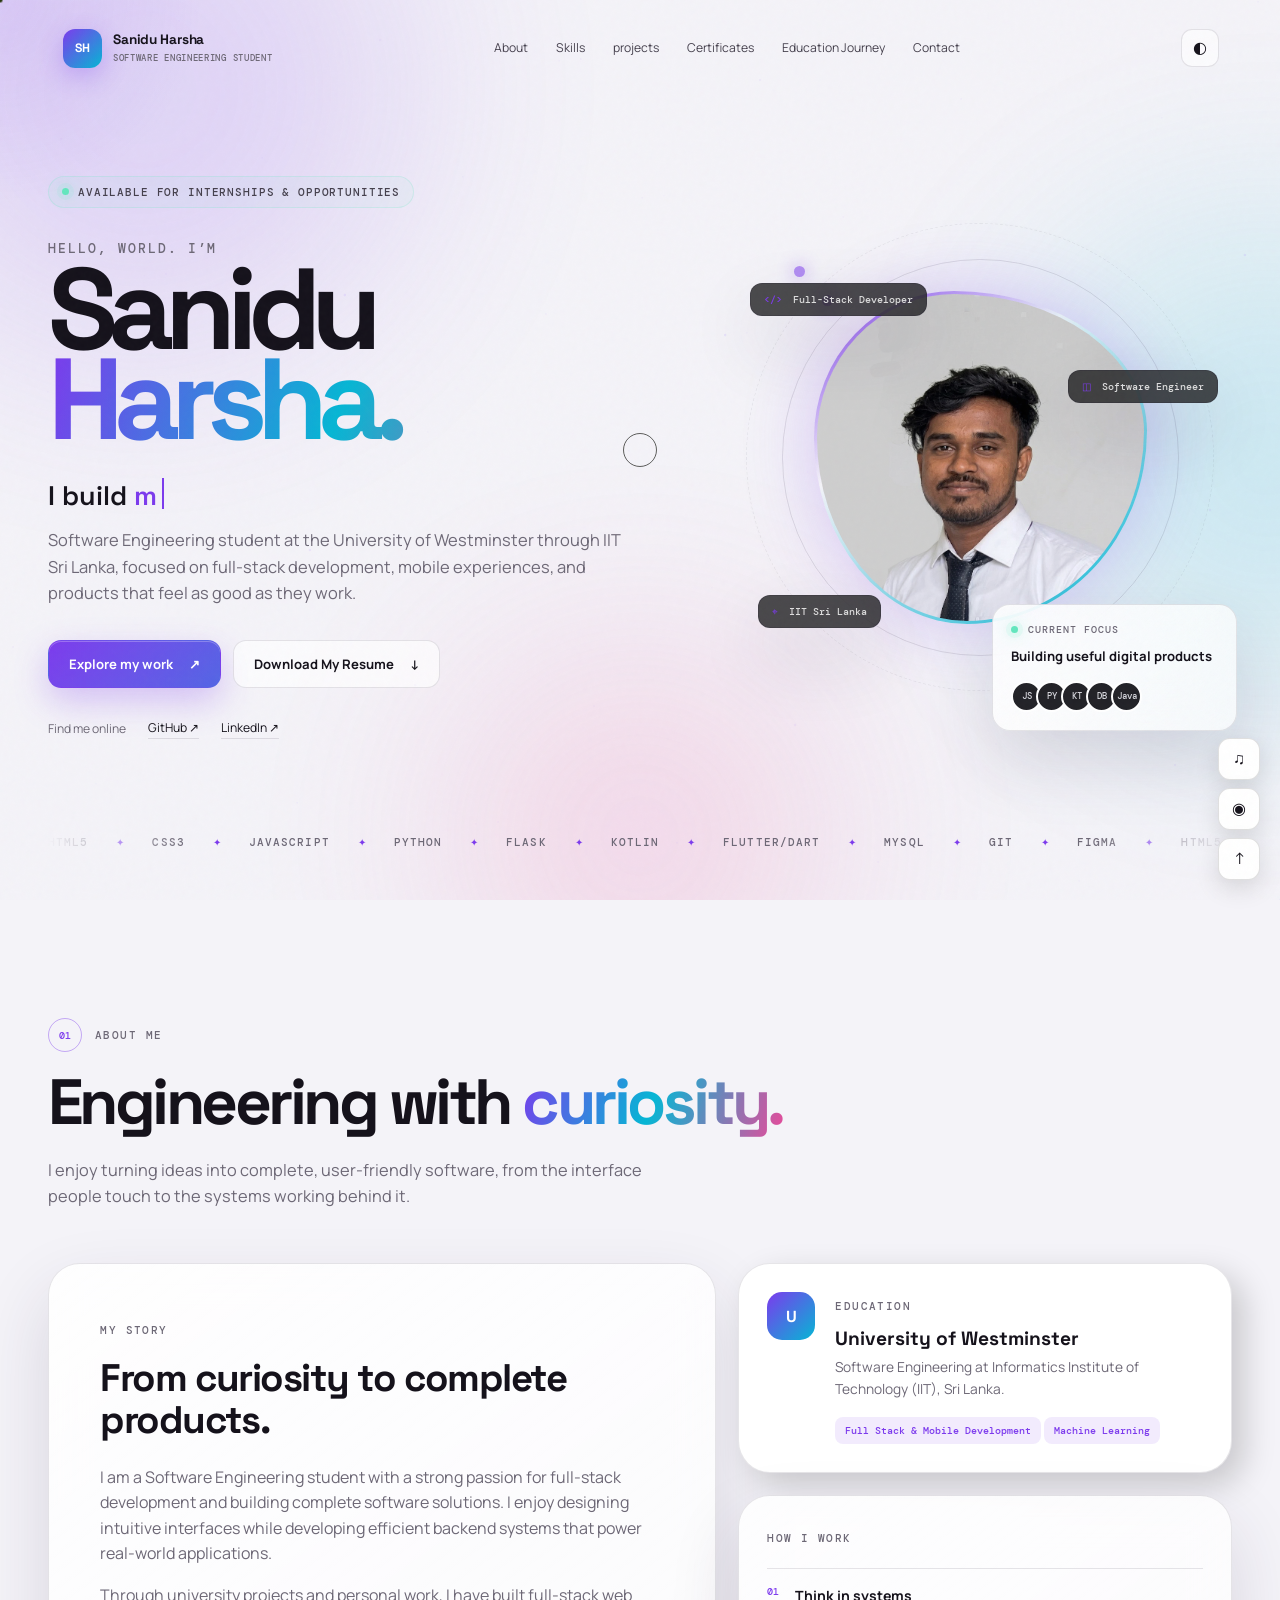
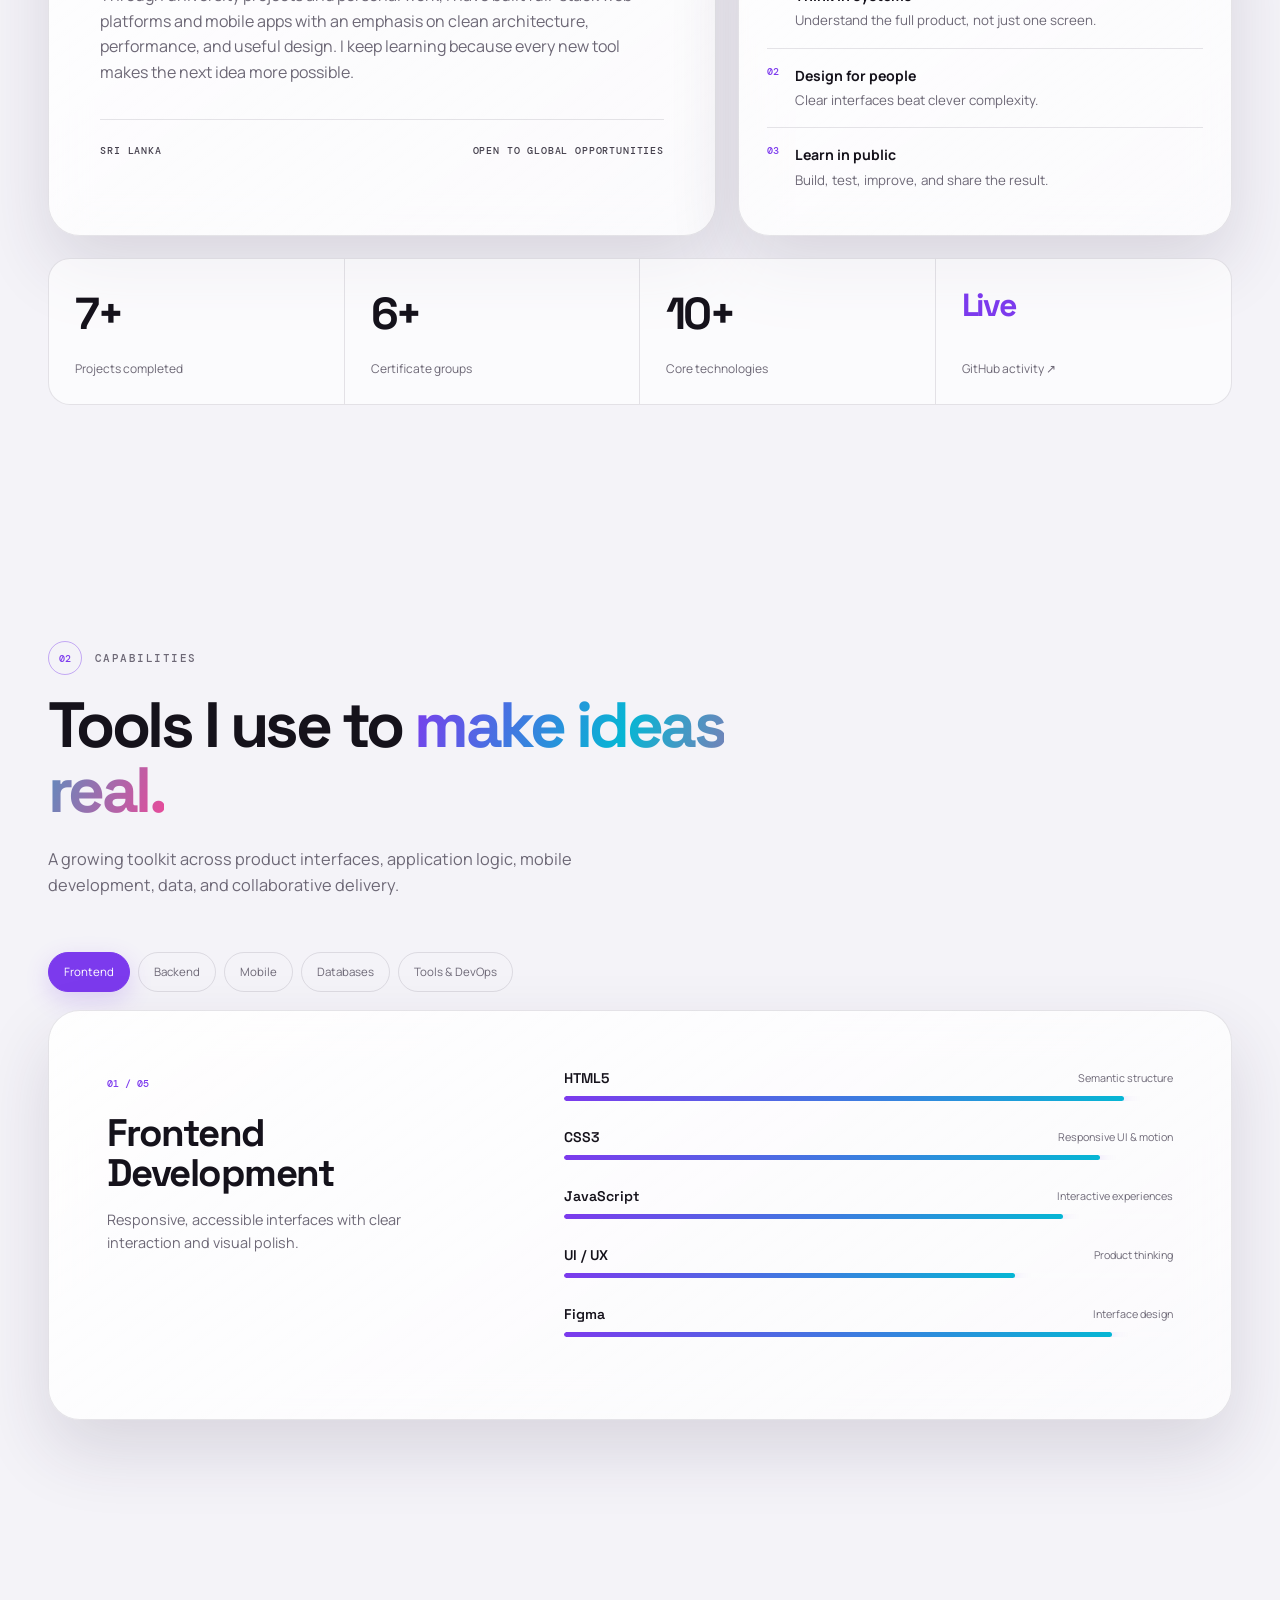
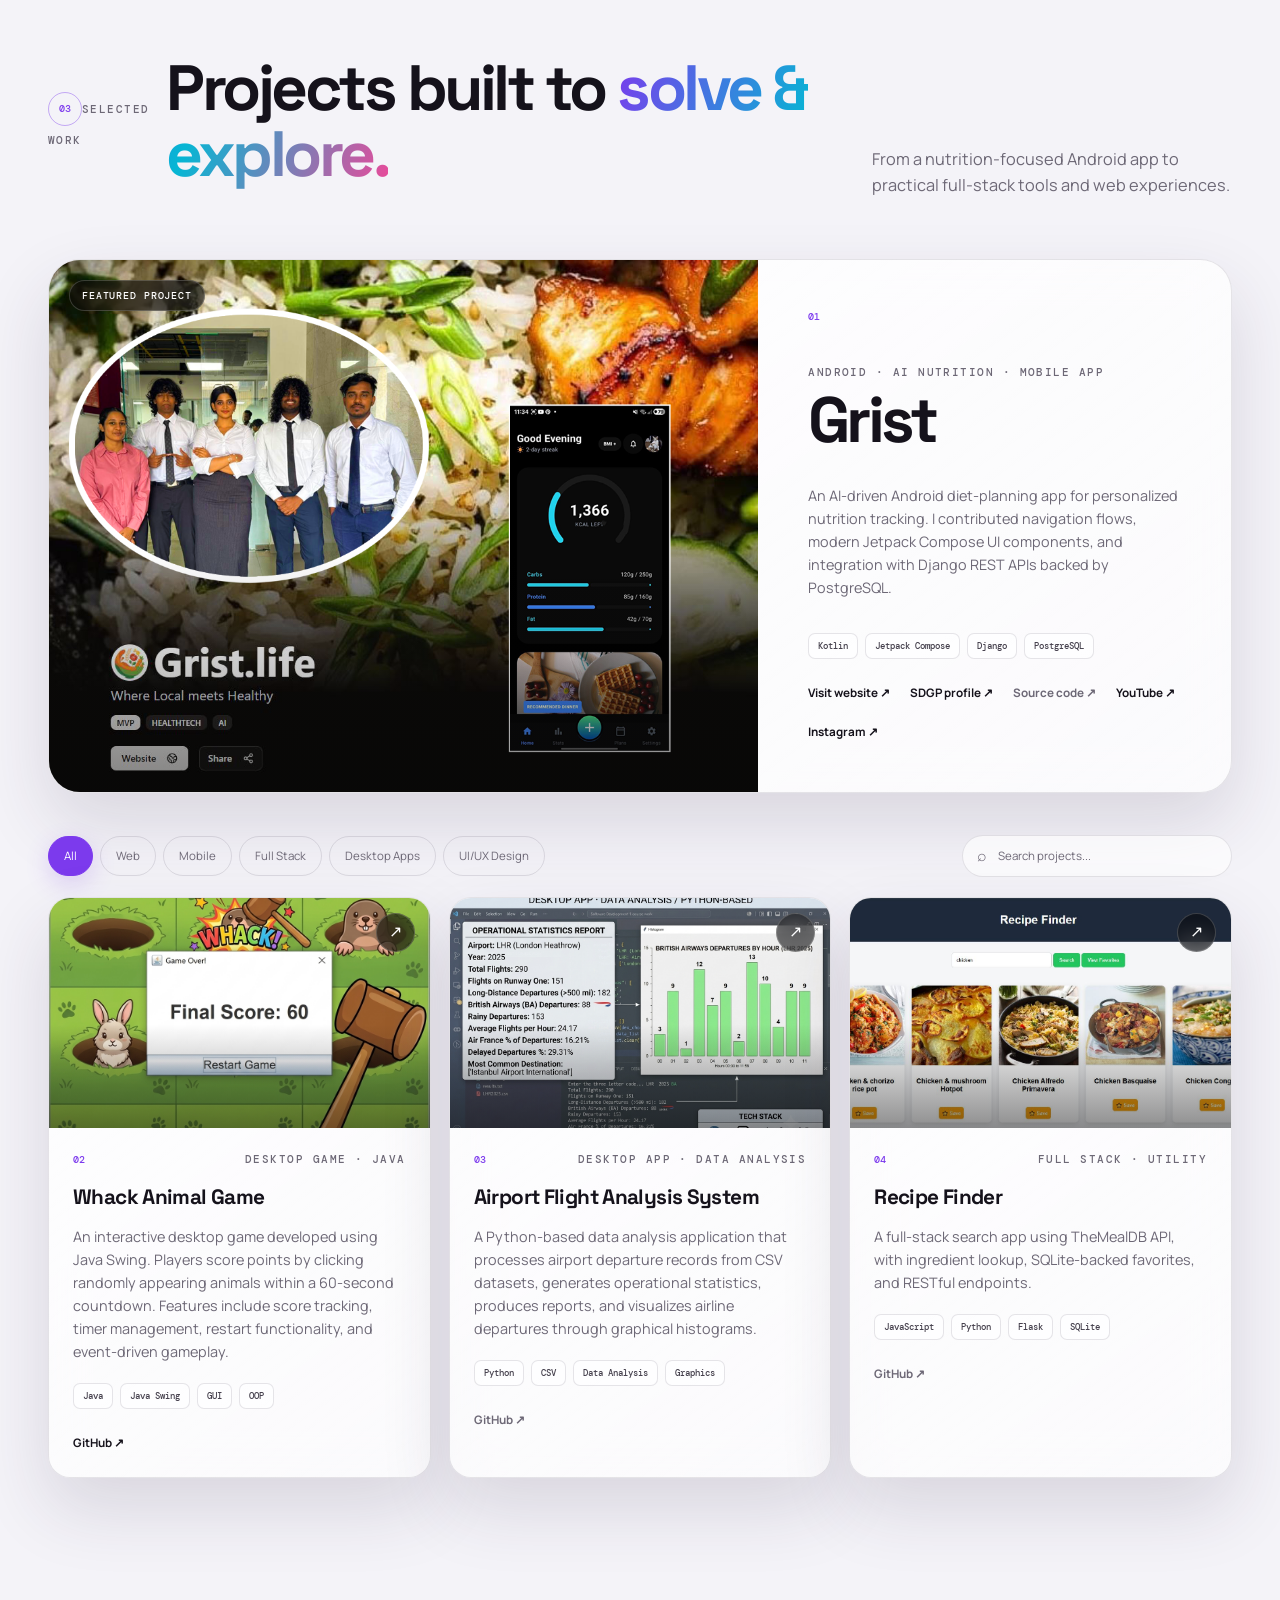
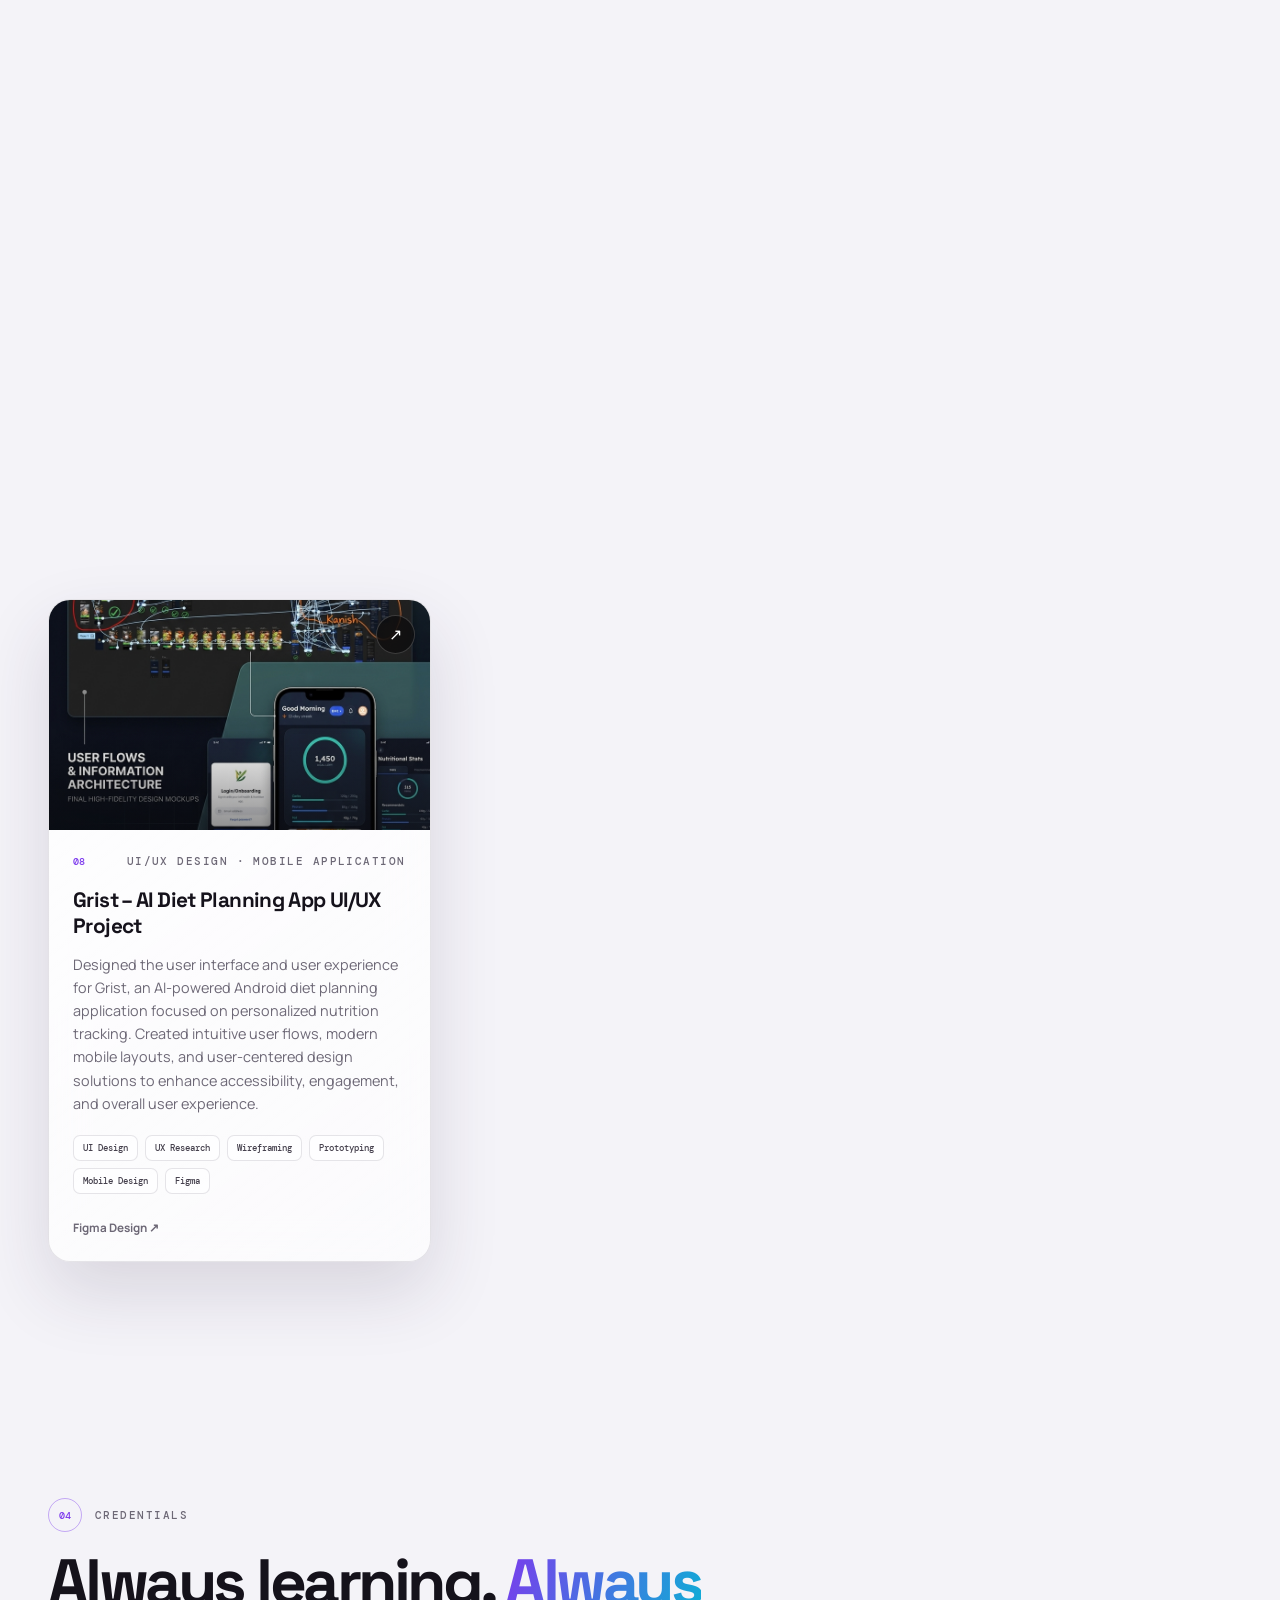
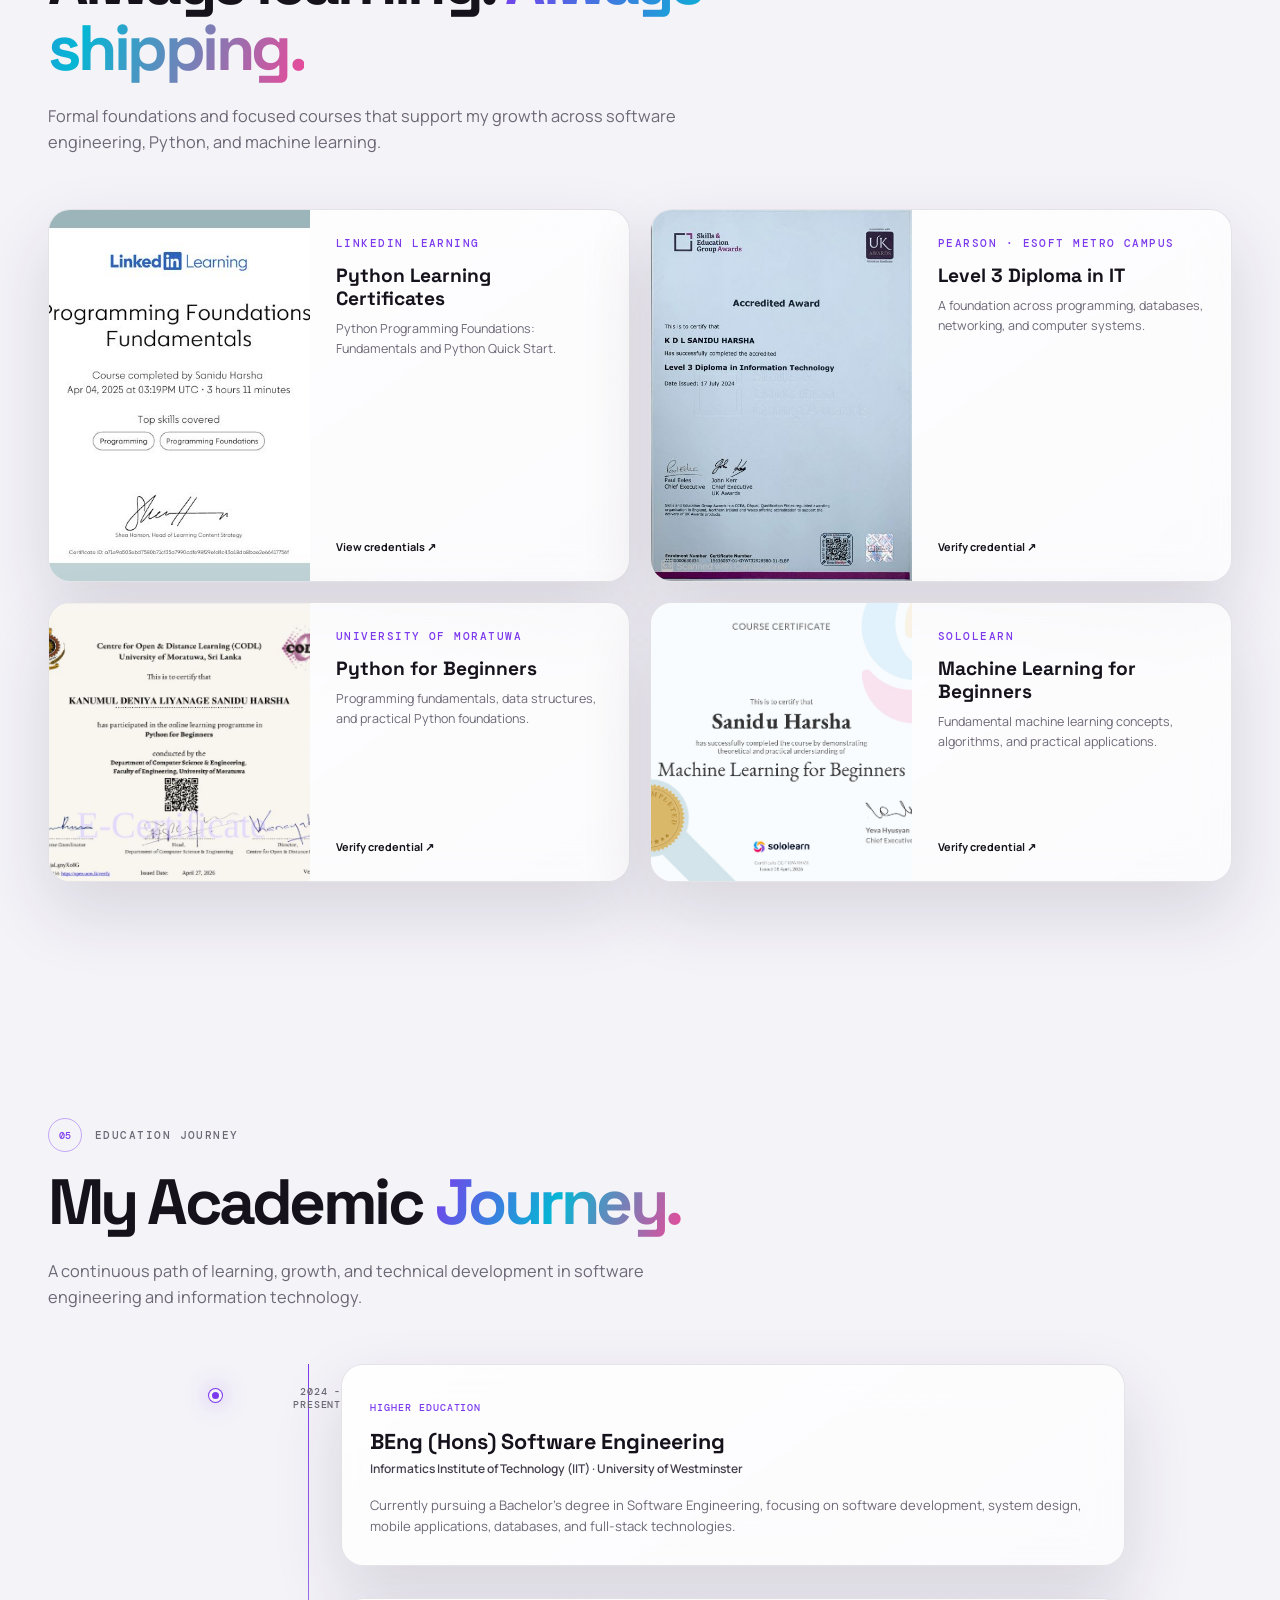
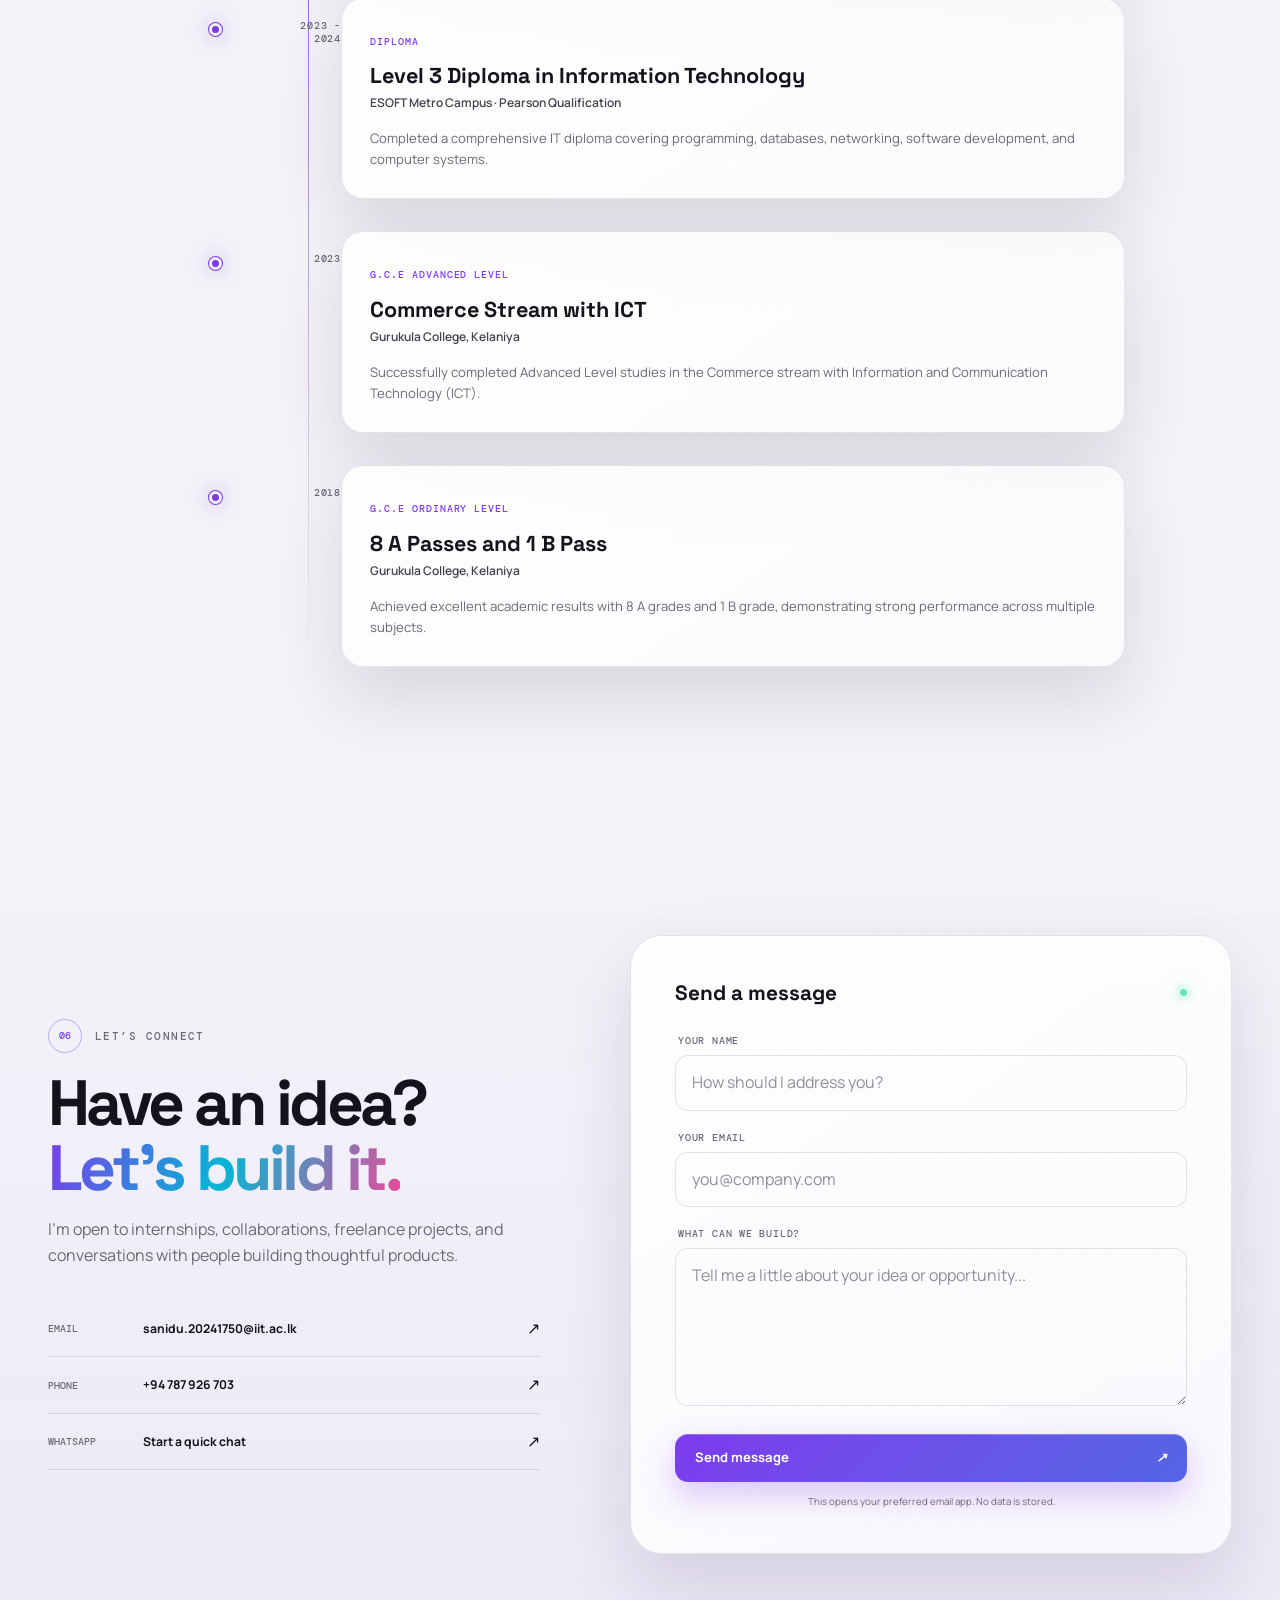
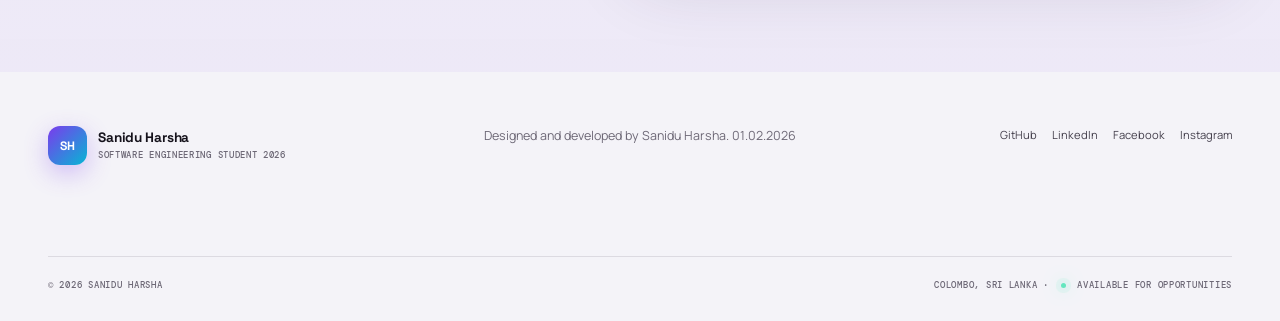
==== commit 2b621df3: "change  site name" ====
--- a/index.html
+++ b/index.html
@@ -10,6 +10,7 @@
   <meta property="og:title" content="Sanidu Harsha | Software Engineering Student">
   <meta property="og:description" content="Full-stack and mobile developer building thoughtful, real-world digital products.">
   <meta property="og:type" content="website">
+  <meta property="og:site_name" content="Sanidu Harsha">
   <meta property="og:url" content="https://sanidu.site/">
   <meta property="og:image" content="https://sanidu.site/assets/sanidu.jpg">
   <meta name="twitter:card" content="summary_large_image">
@@ -39,6 +40,18 @@
       ]
     }
   </script>
+
+  <script type="application/ld+json">
+      {
+        "@context": "https://schema.org",
+        "@type": "WebSite",
+        "url": "https://sanidu.site/",
+        "name": "Sanidu Harsha",
+        "alternateName": "Sanidu Harsha Portfolio"
+      }
+  </script>
+
+
 </head>
 <body>
   <div class="loader" aria-hidden="true">
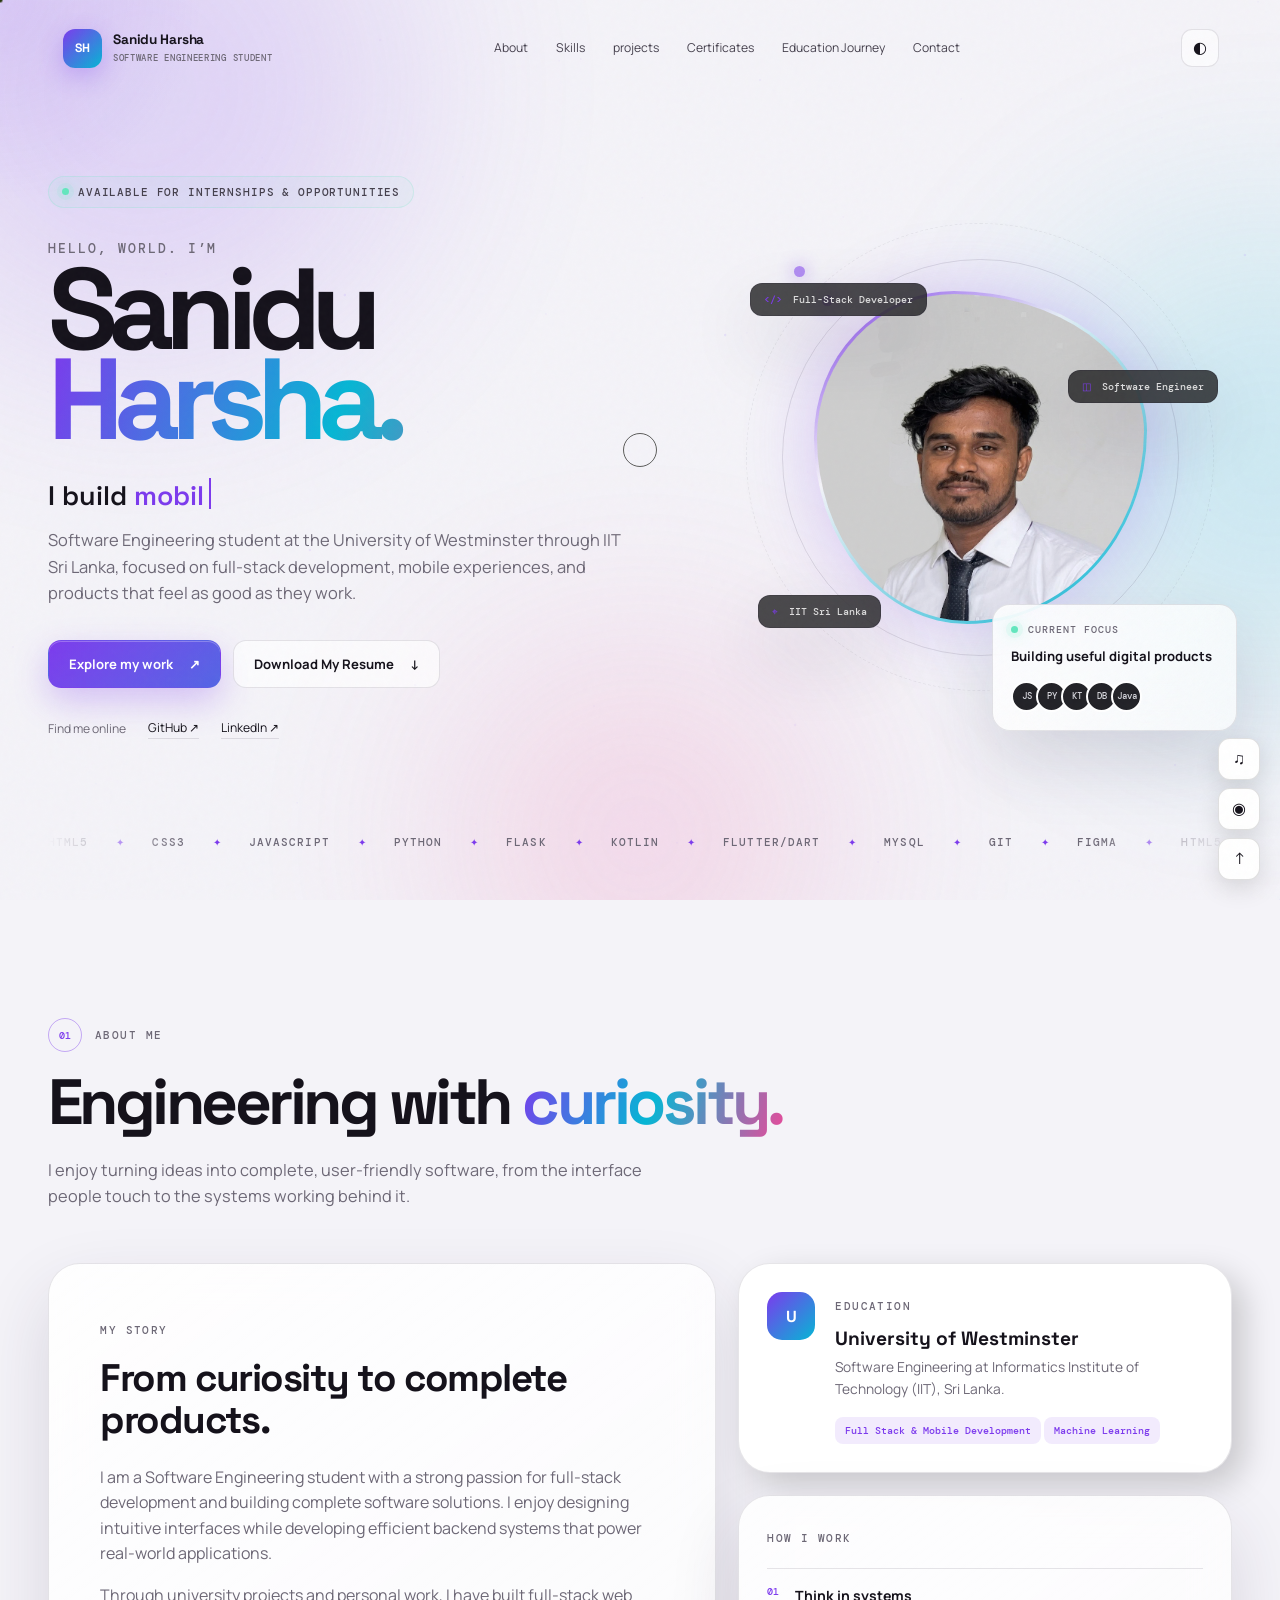
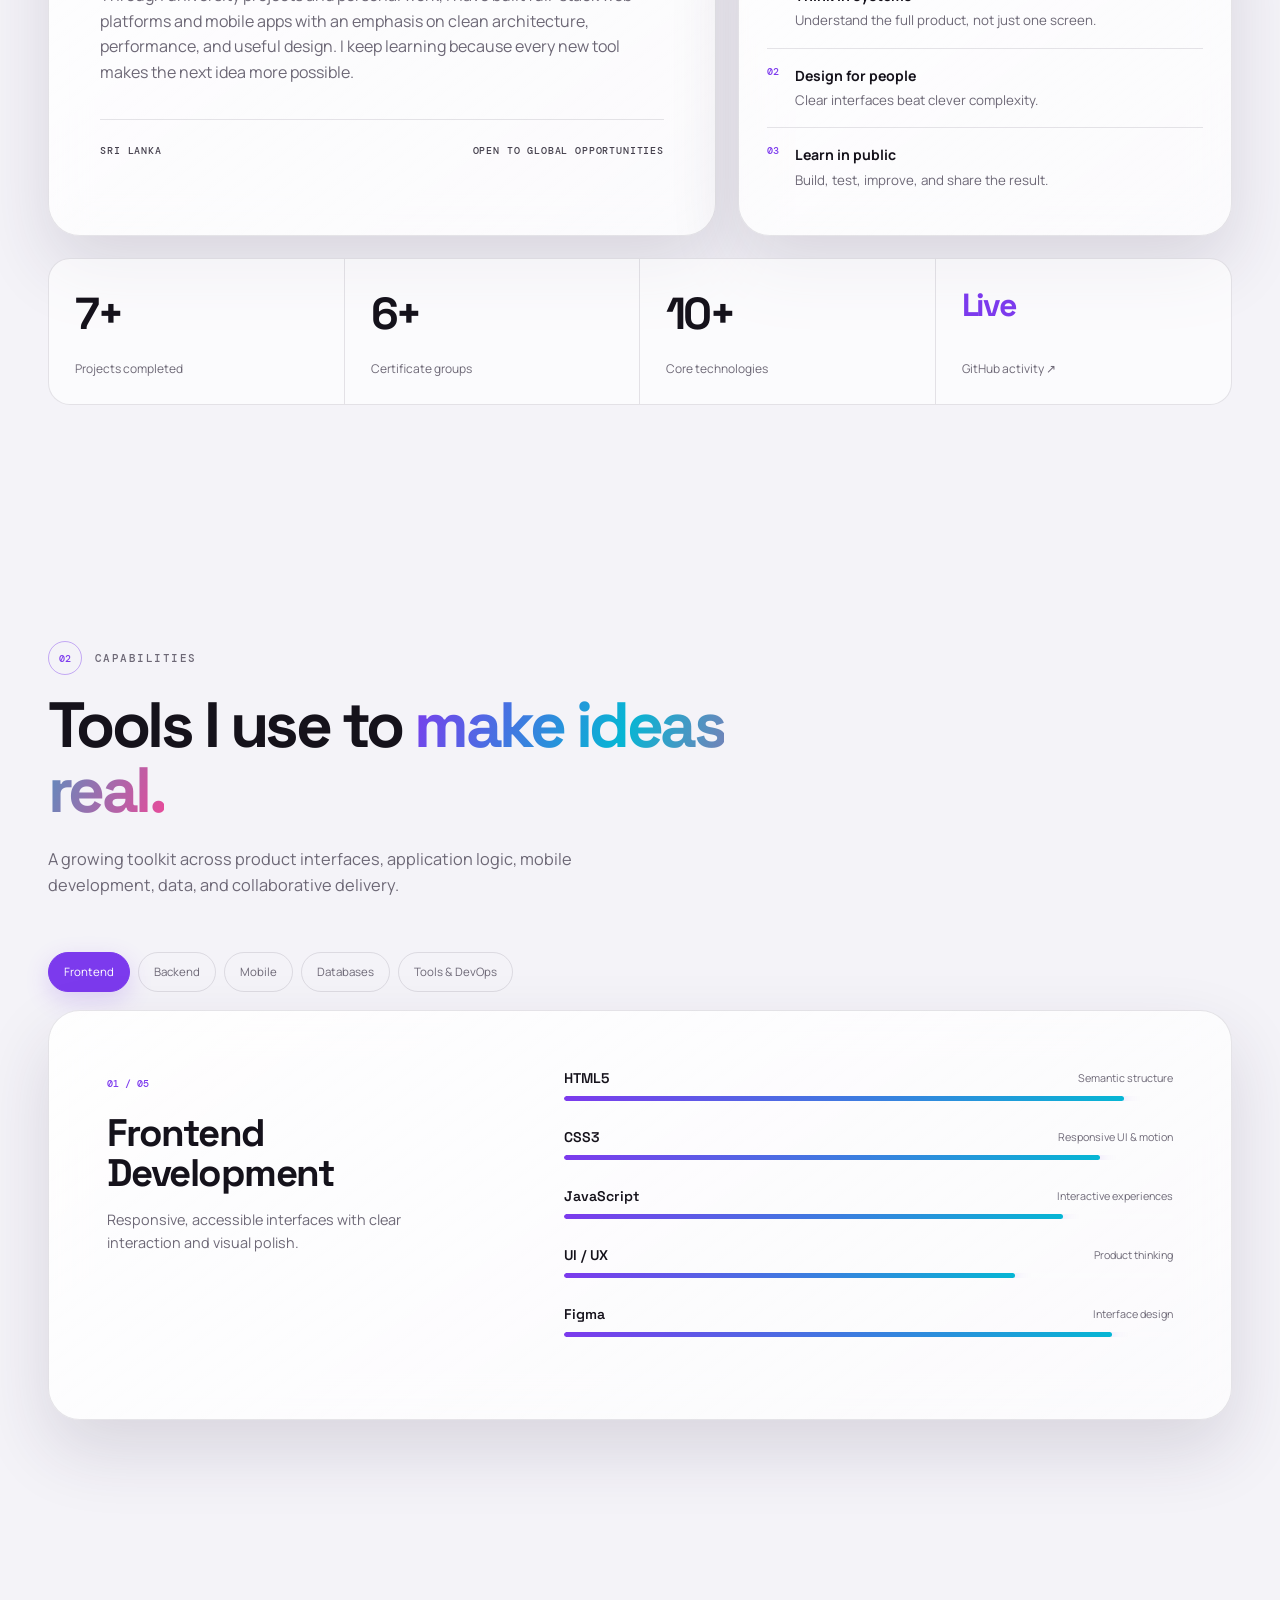
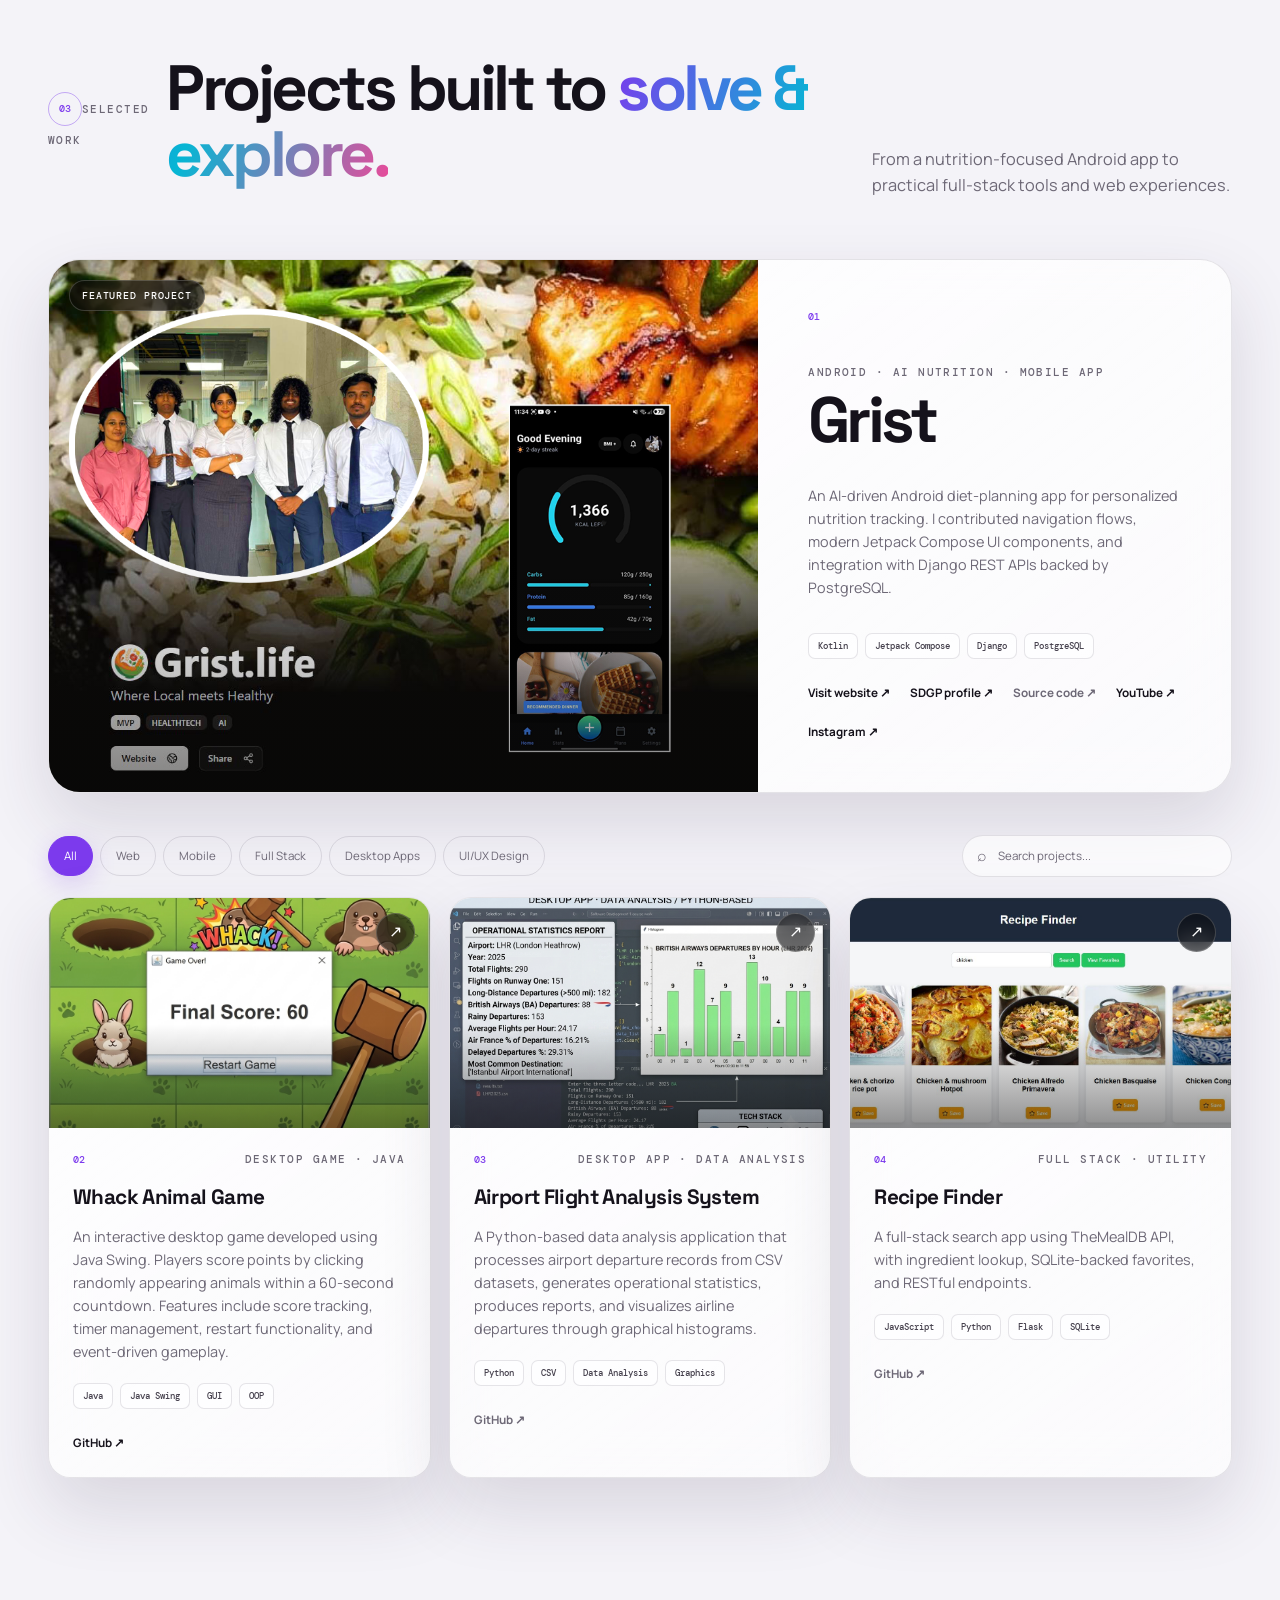
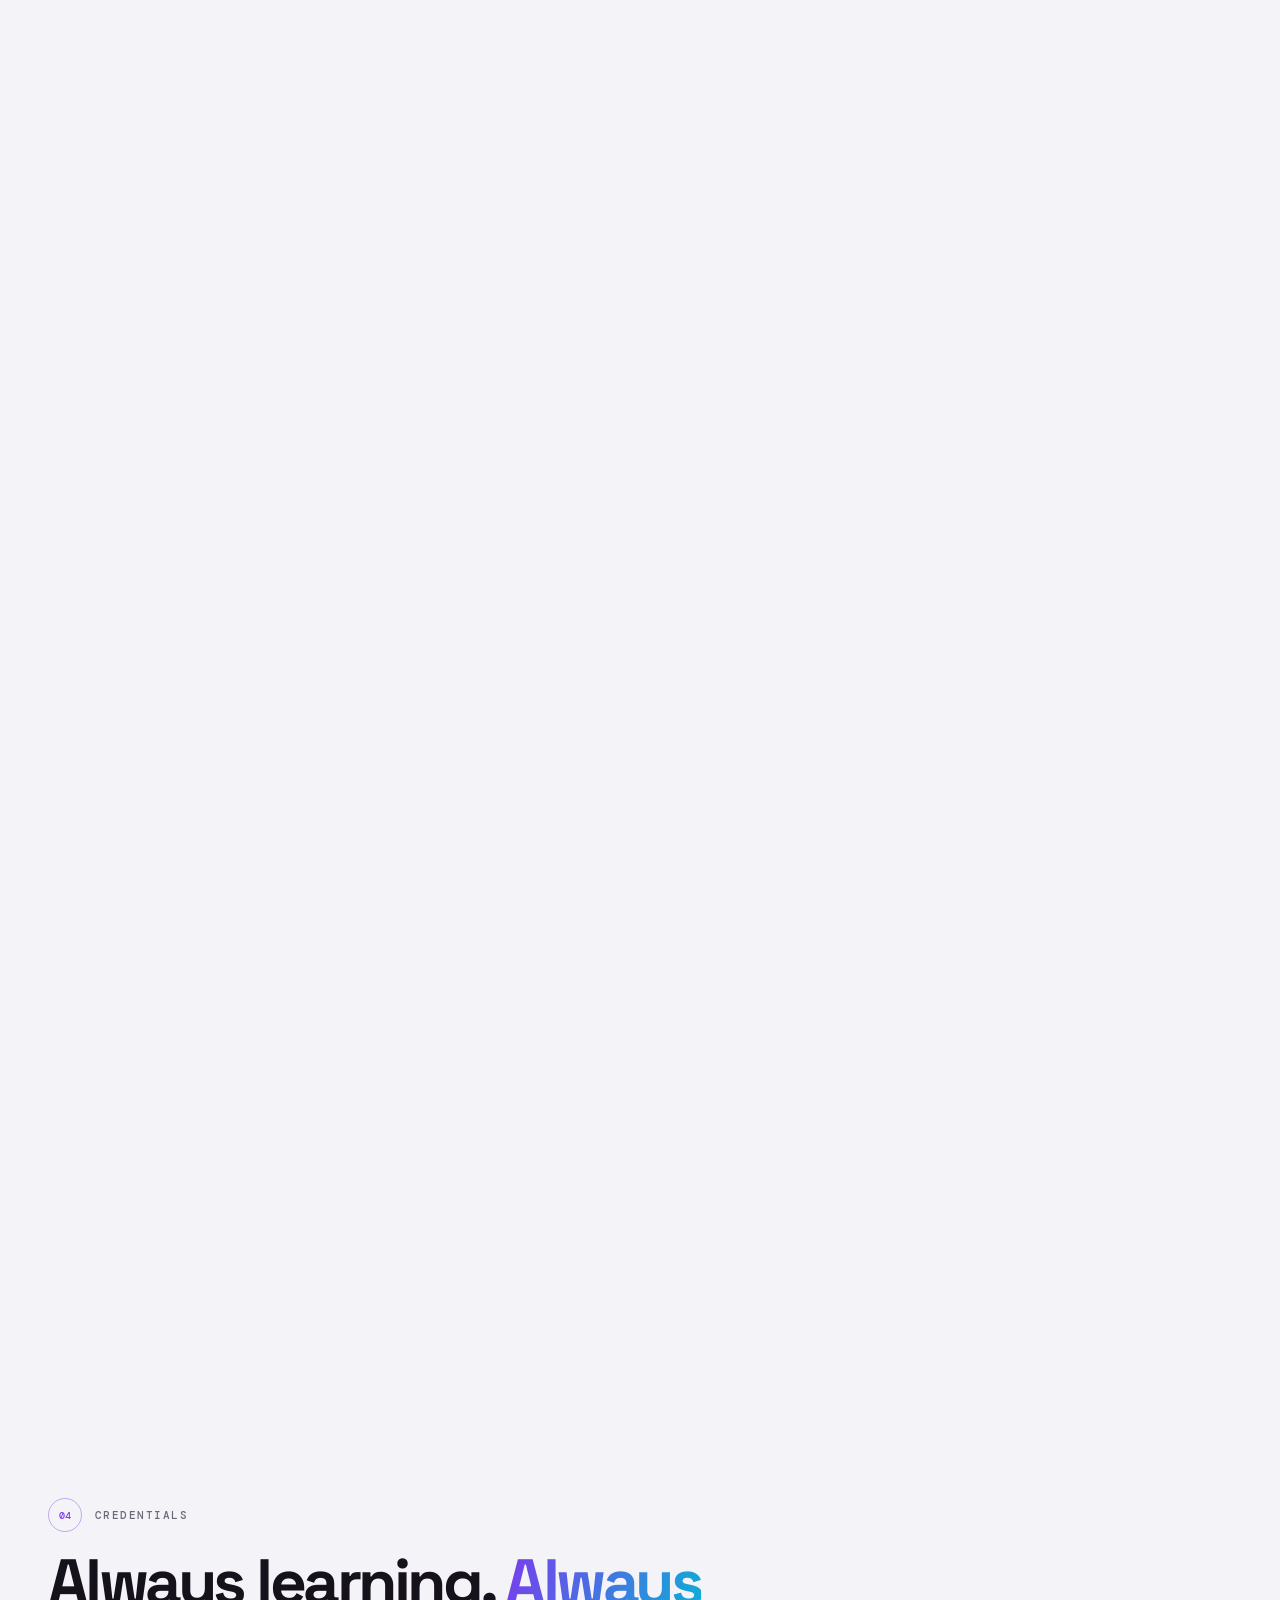
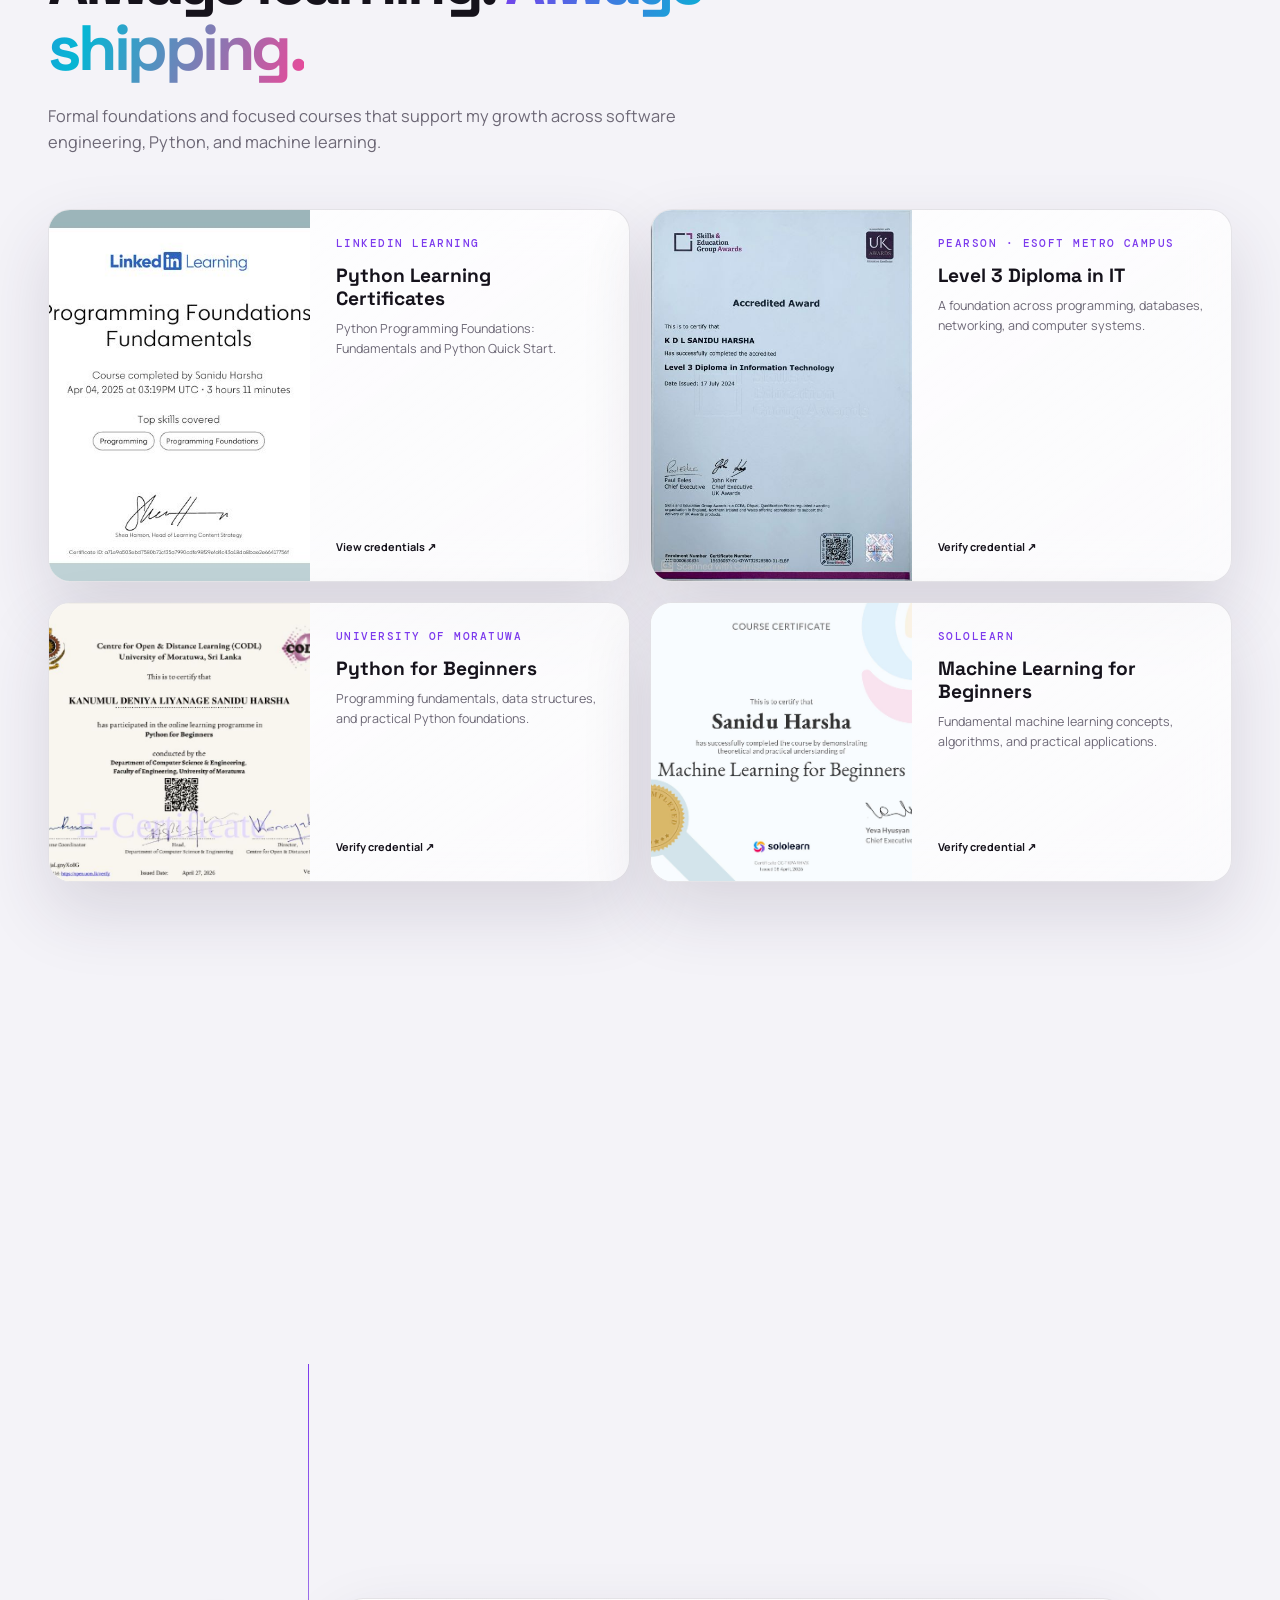
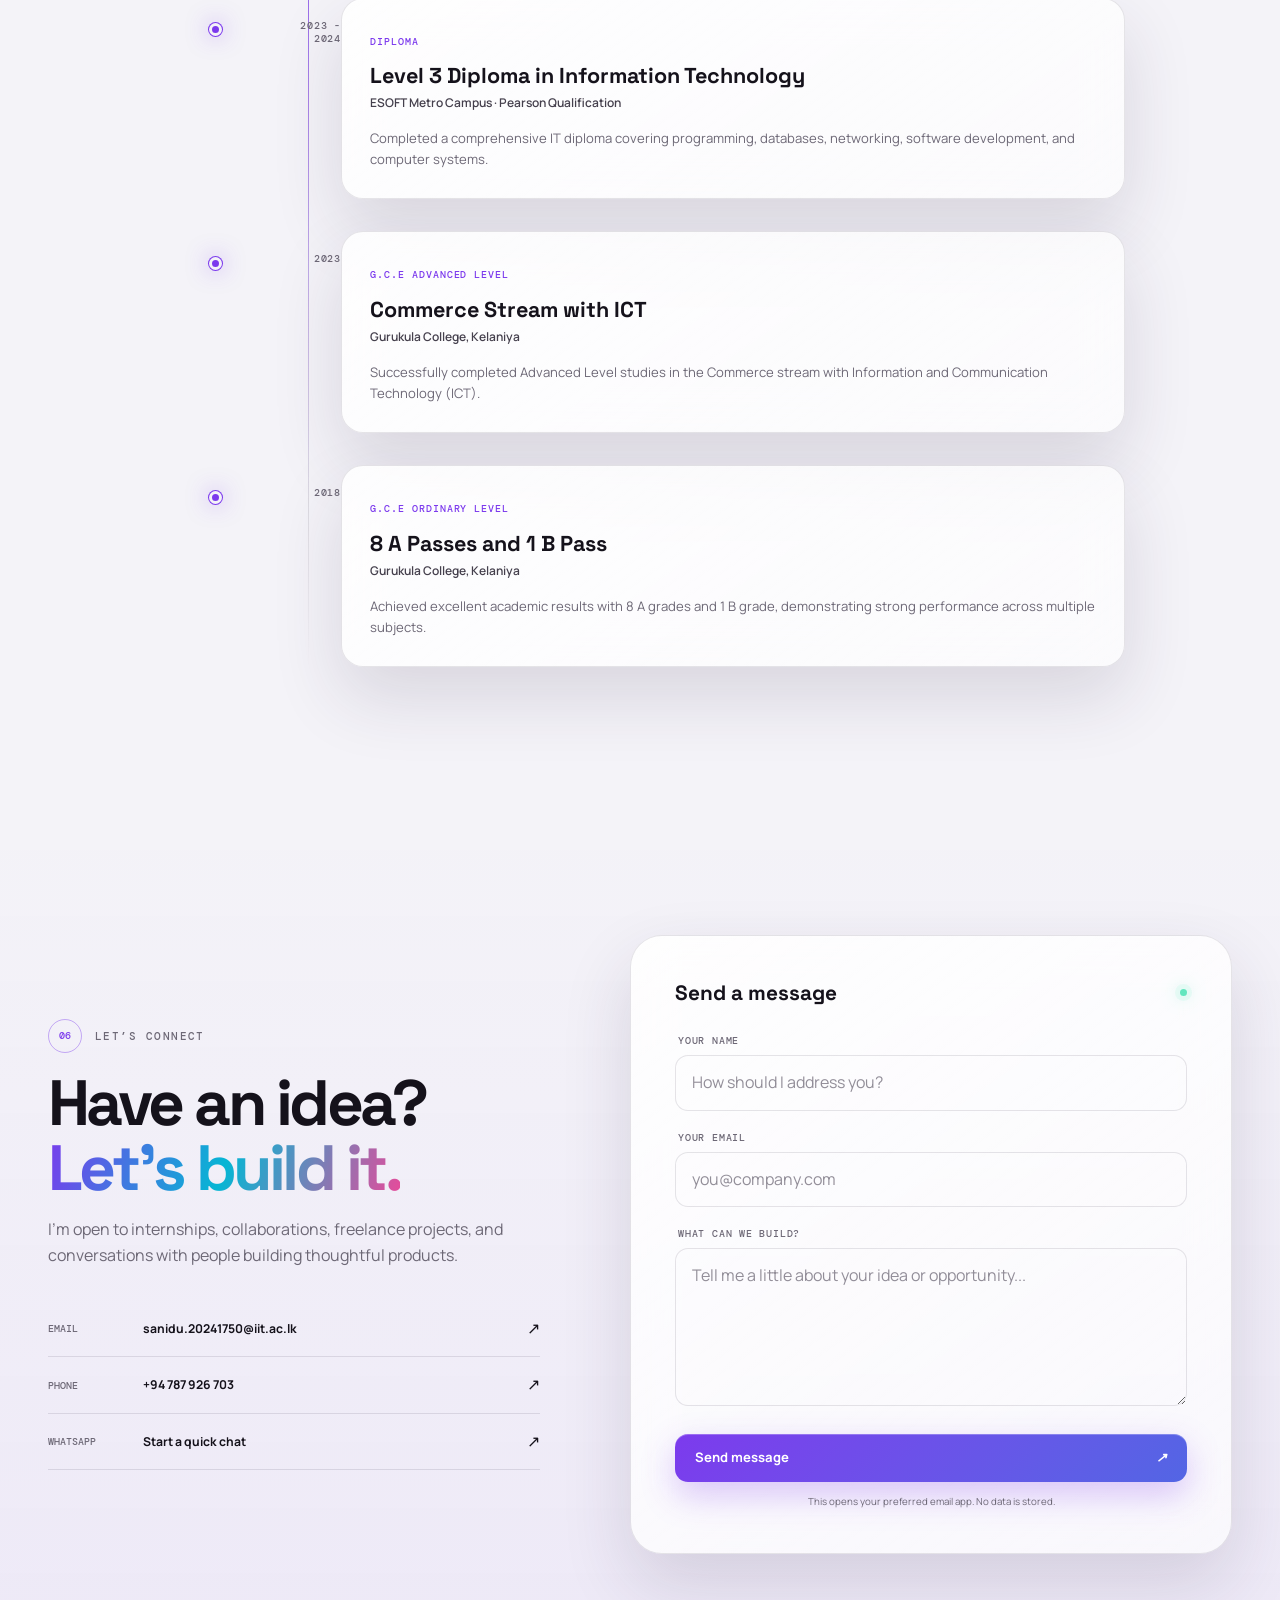
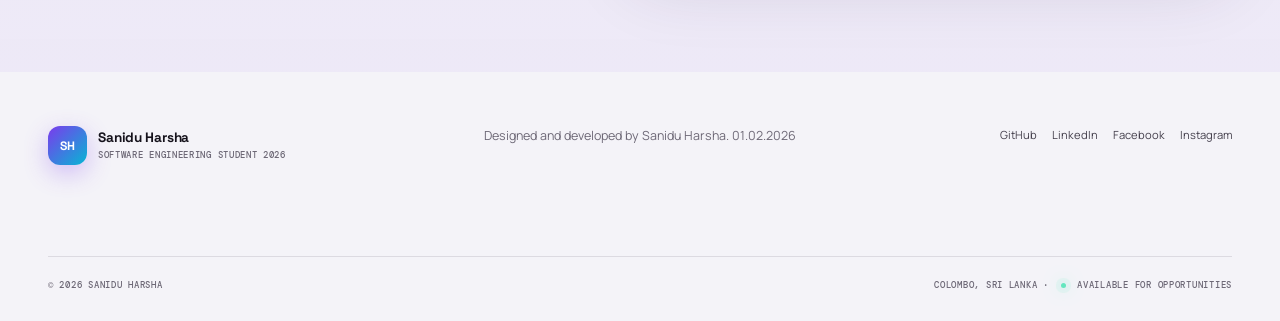
==== commit 358c9a9f: "modified" ====
--- a/index.html
+++ b/index.html
@@ -10,7 +10,7 @@
   <meta property="og:title" content="Sanidu Harsha | Software Engineering Student">
   <meta property="og:description" content="Full-stack and mobile developer building thoughtful, real-world digital products.">
   <meta property="og:type" content="website">
-  <meta property="og:site_name" content="Sanidu Harsha">
+  <meta property="og:site_name" content="Sanidu Harsha Portfolio">
   <meta property="og:url" content="https://sanidu.site/">
   <meta property="og:image" content="https://sanidu.site/assets/sanidu.jpg">
   <meta name="twitter:card" content="summary_large_image">
@@ -41,15 +41,18 @@
     }
   </script>
 
-  <script type="application/ld+json">
-      {
-        "@context": "https://schema.org",
-        "@type": "WebSite",
-        "url": "https://sanidu.site/",
-        "name": "Sanidu Harsha",
-        "alternateName": "Sanidu Harsha Portfolio"
-      }
-  </script>
+    <script type="application/ld+json">
+        {
+          "@context": "https://schema.org",
+          "@type": "WebSite",
+          "url": "https://sanidu.site/",
+          "name": "Sanidu Harsha Portfolio",
+          "alternateName": [
+            "Sanidu Harsha",
+            "Sanidu Portfolio"
+          ]
+        }
+    </script>
 
 
 </head>
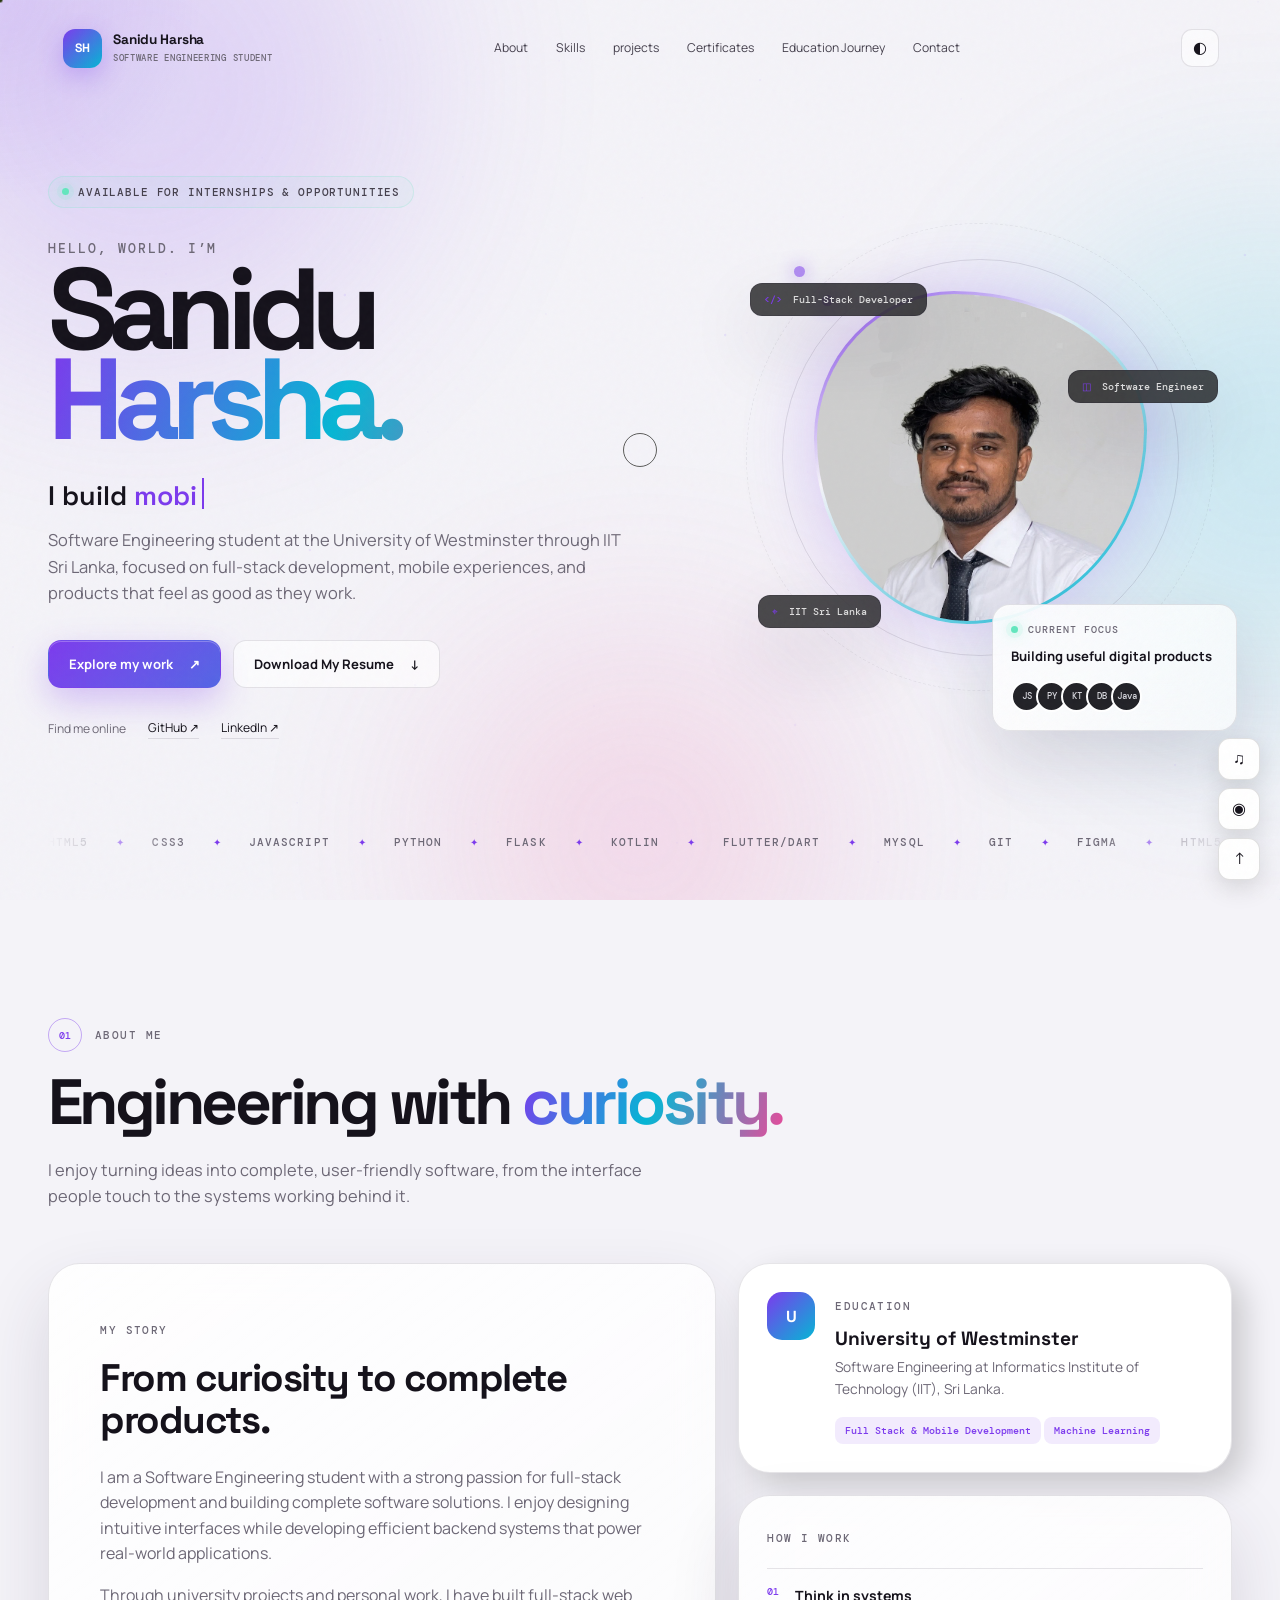
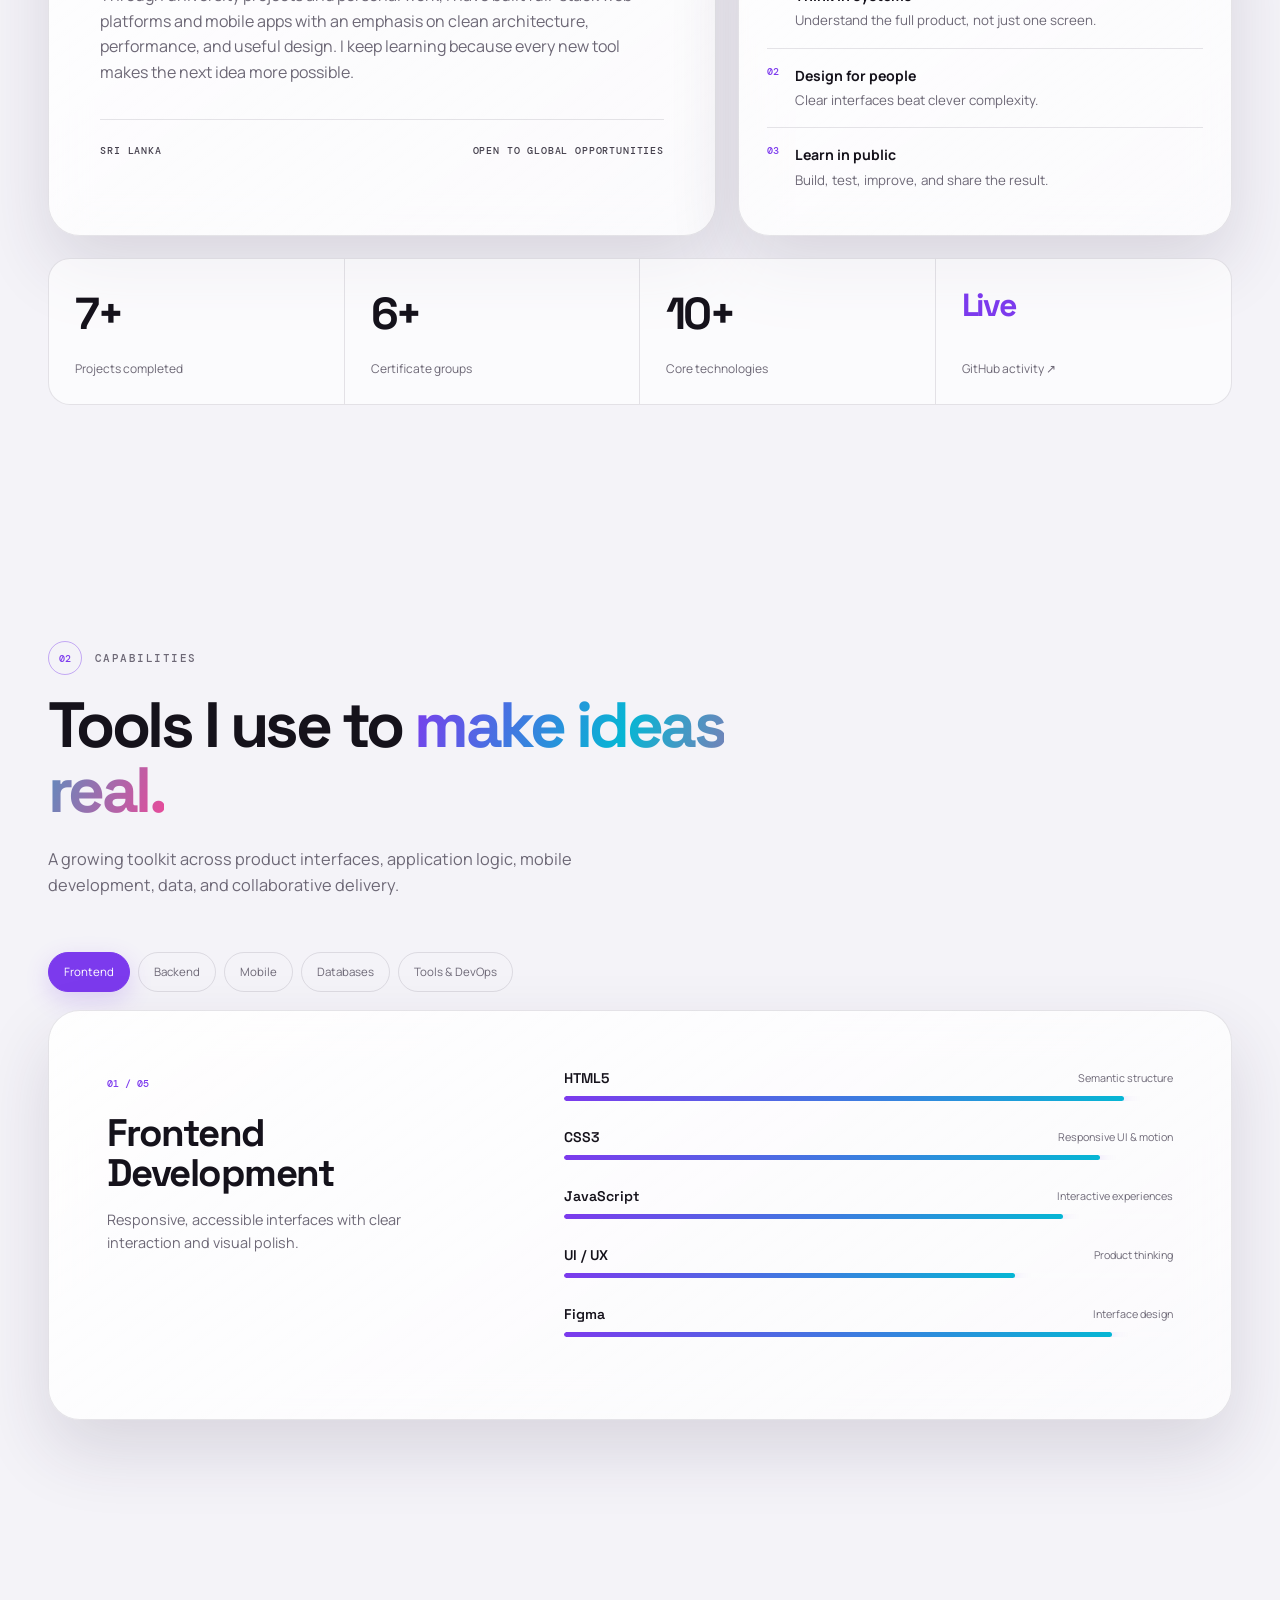
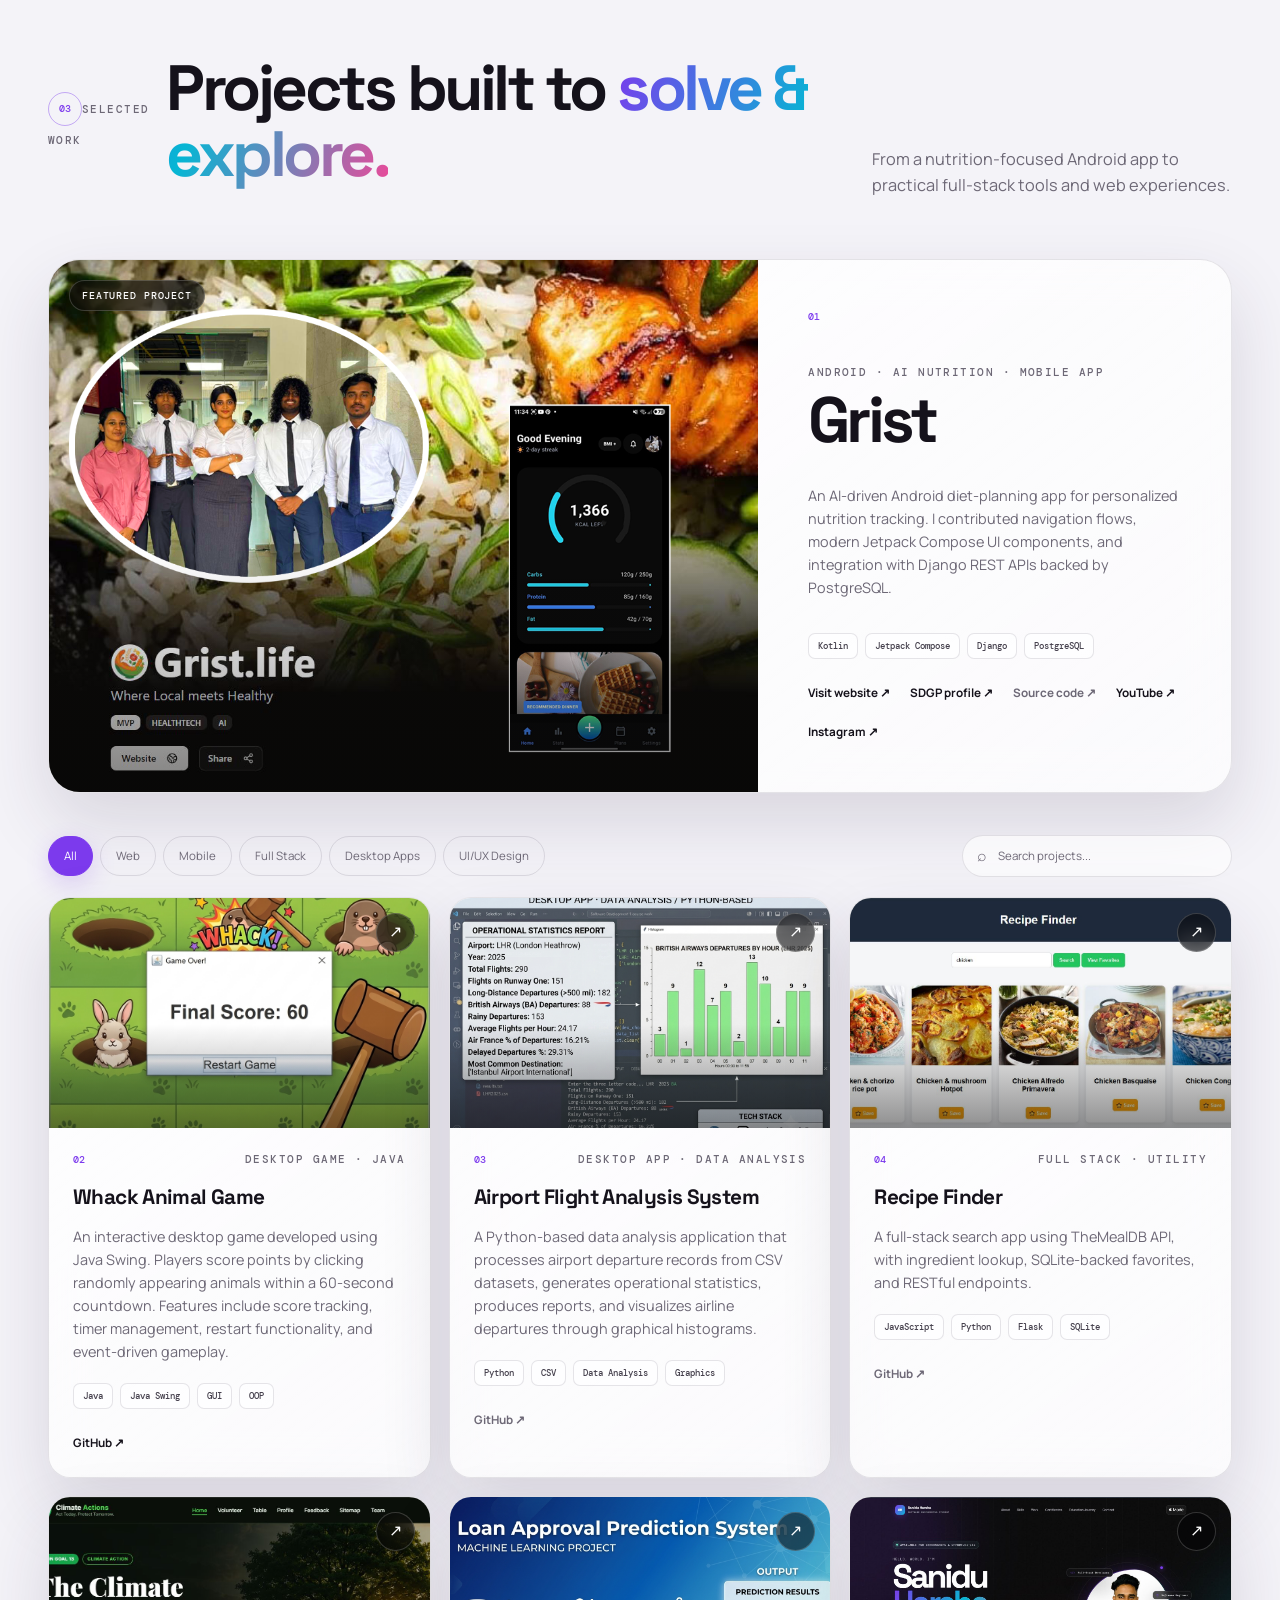
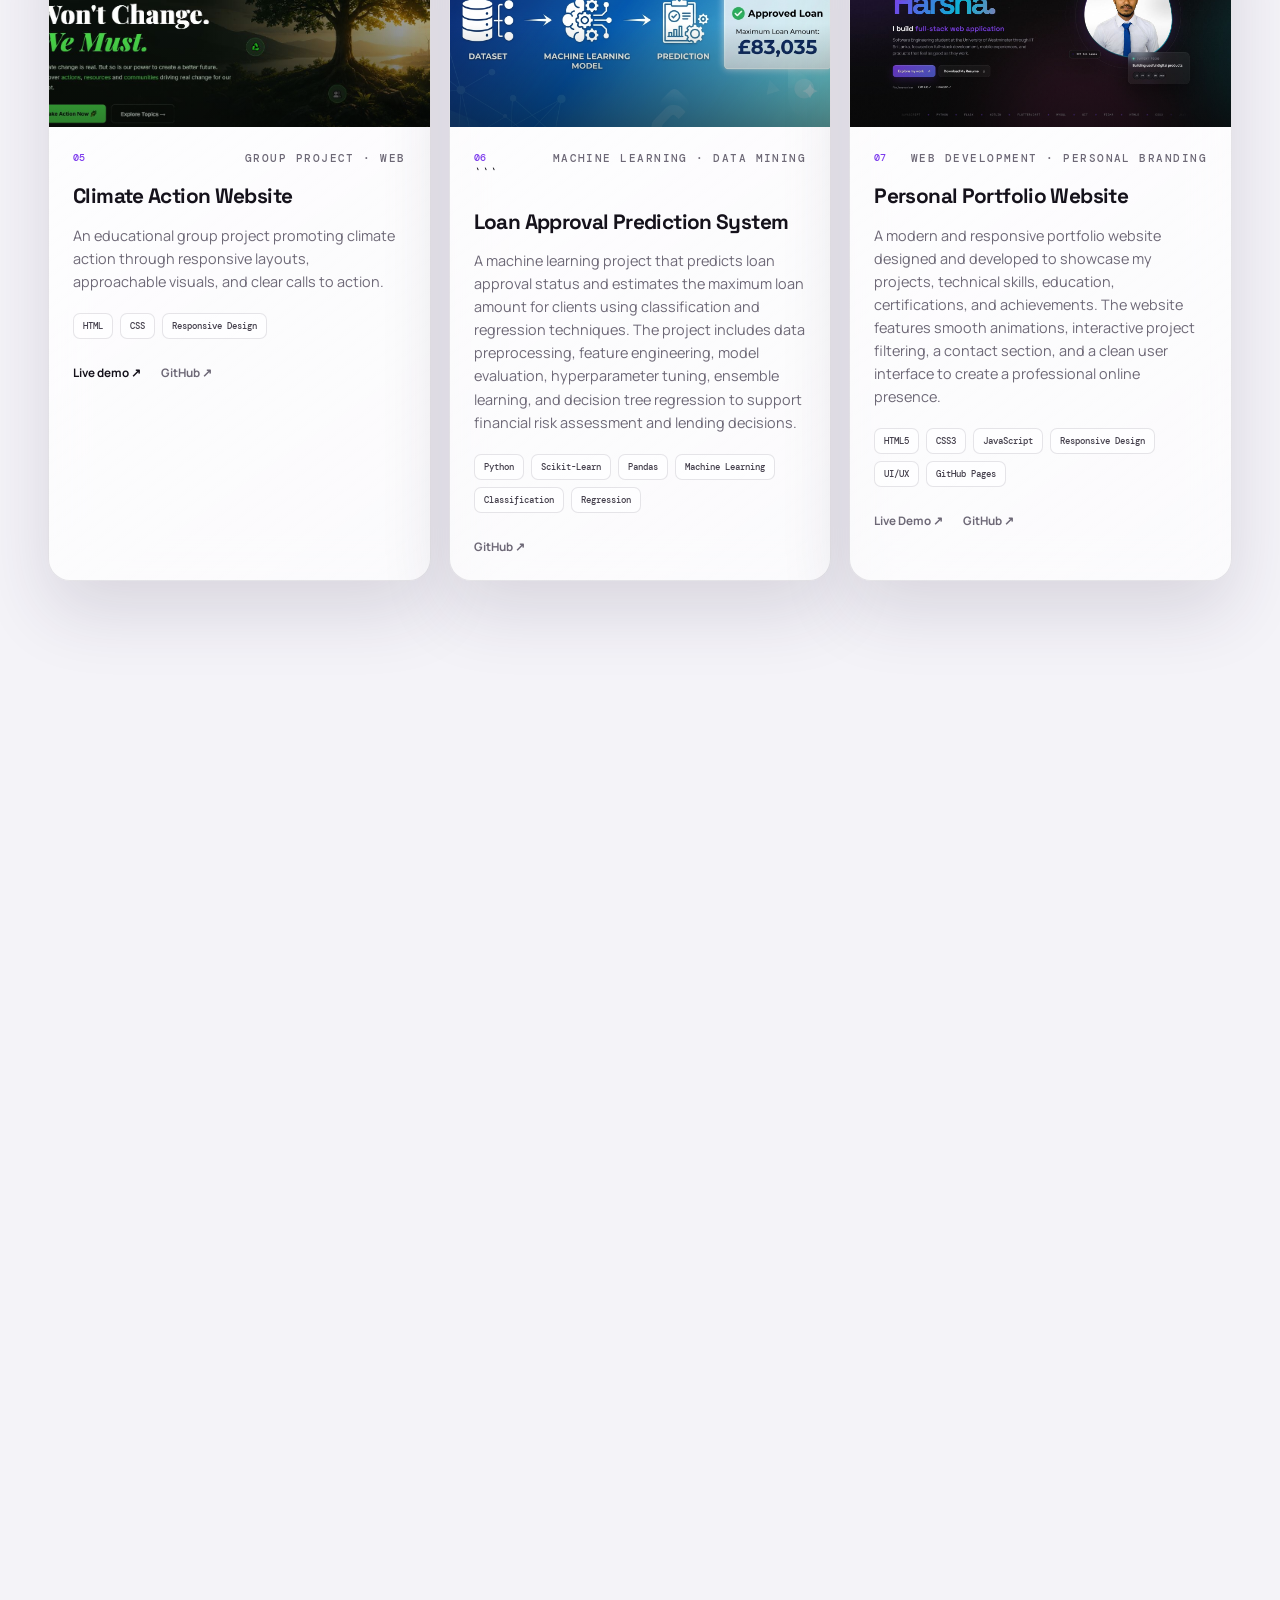
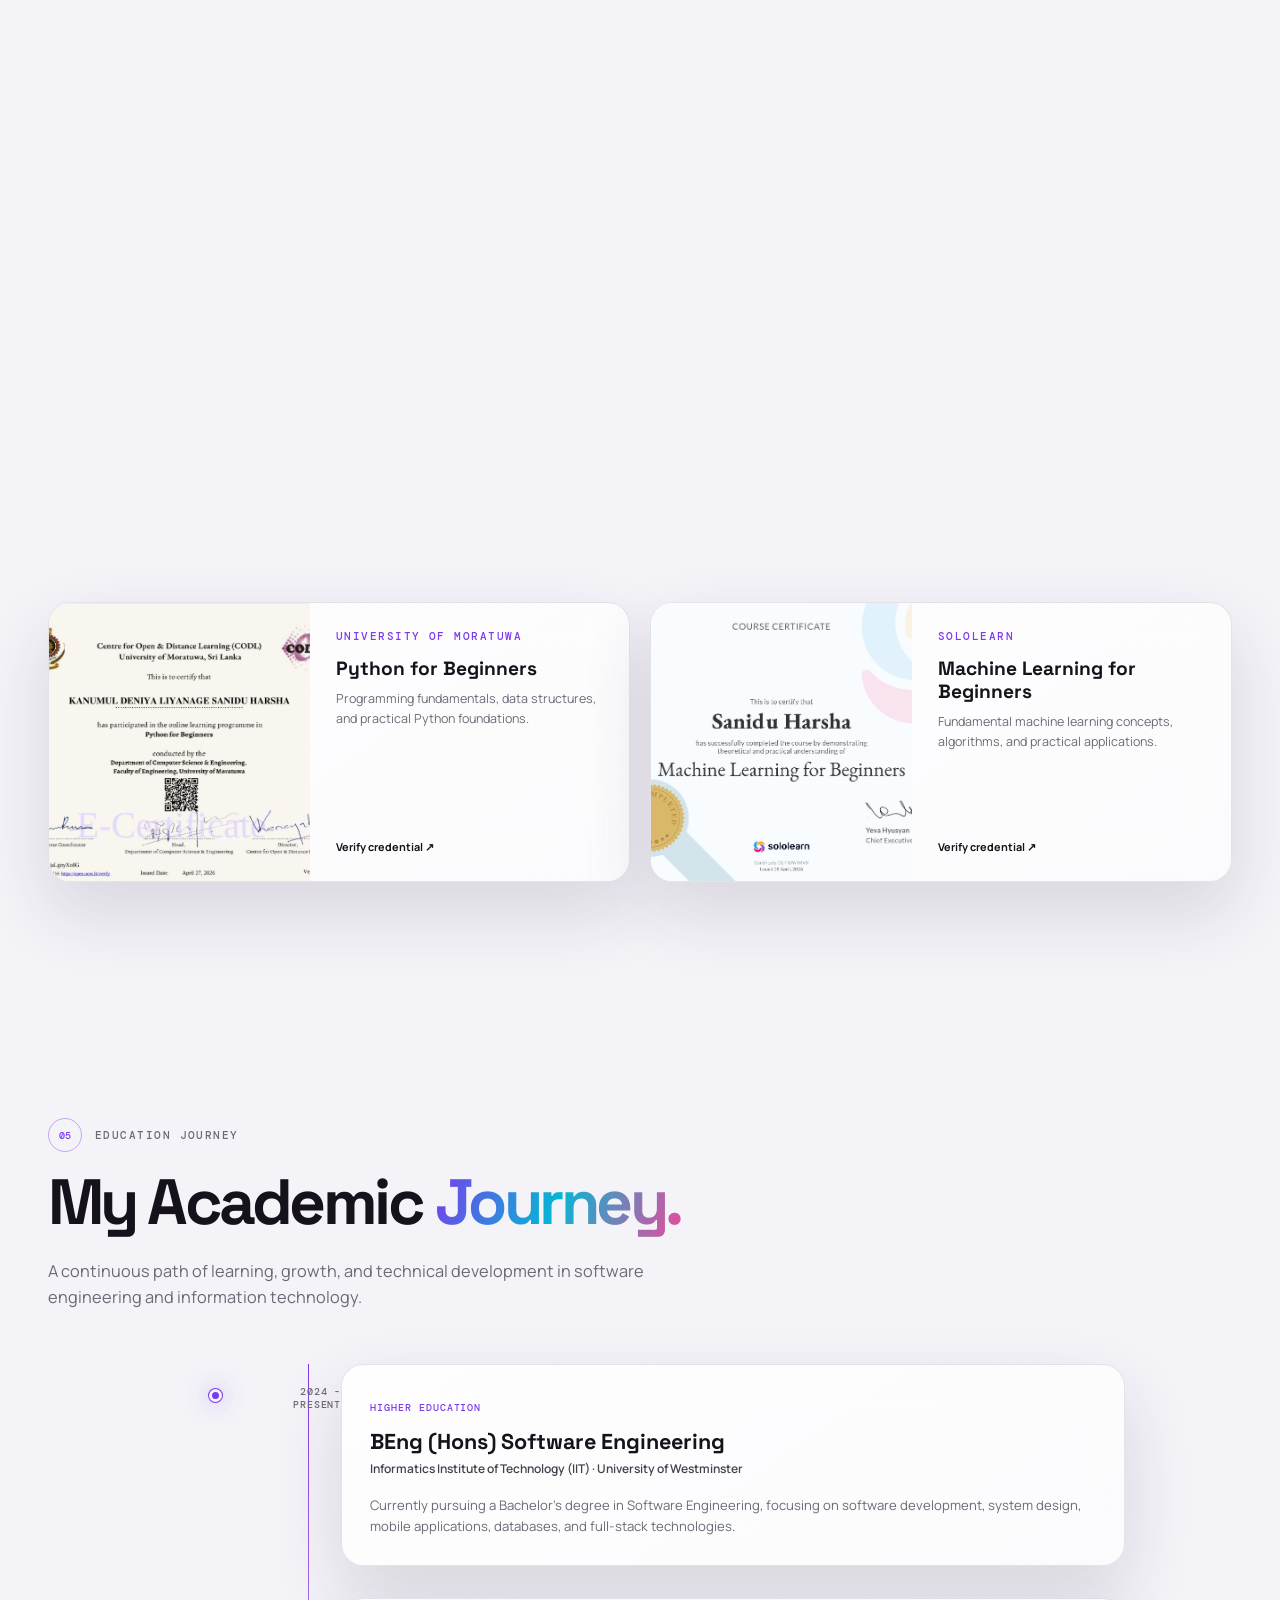
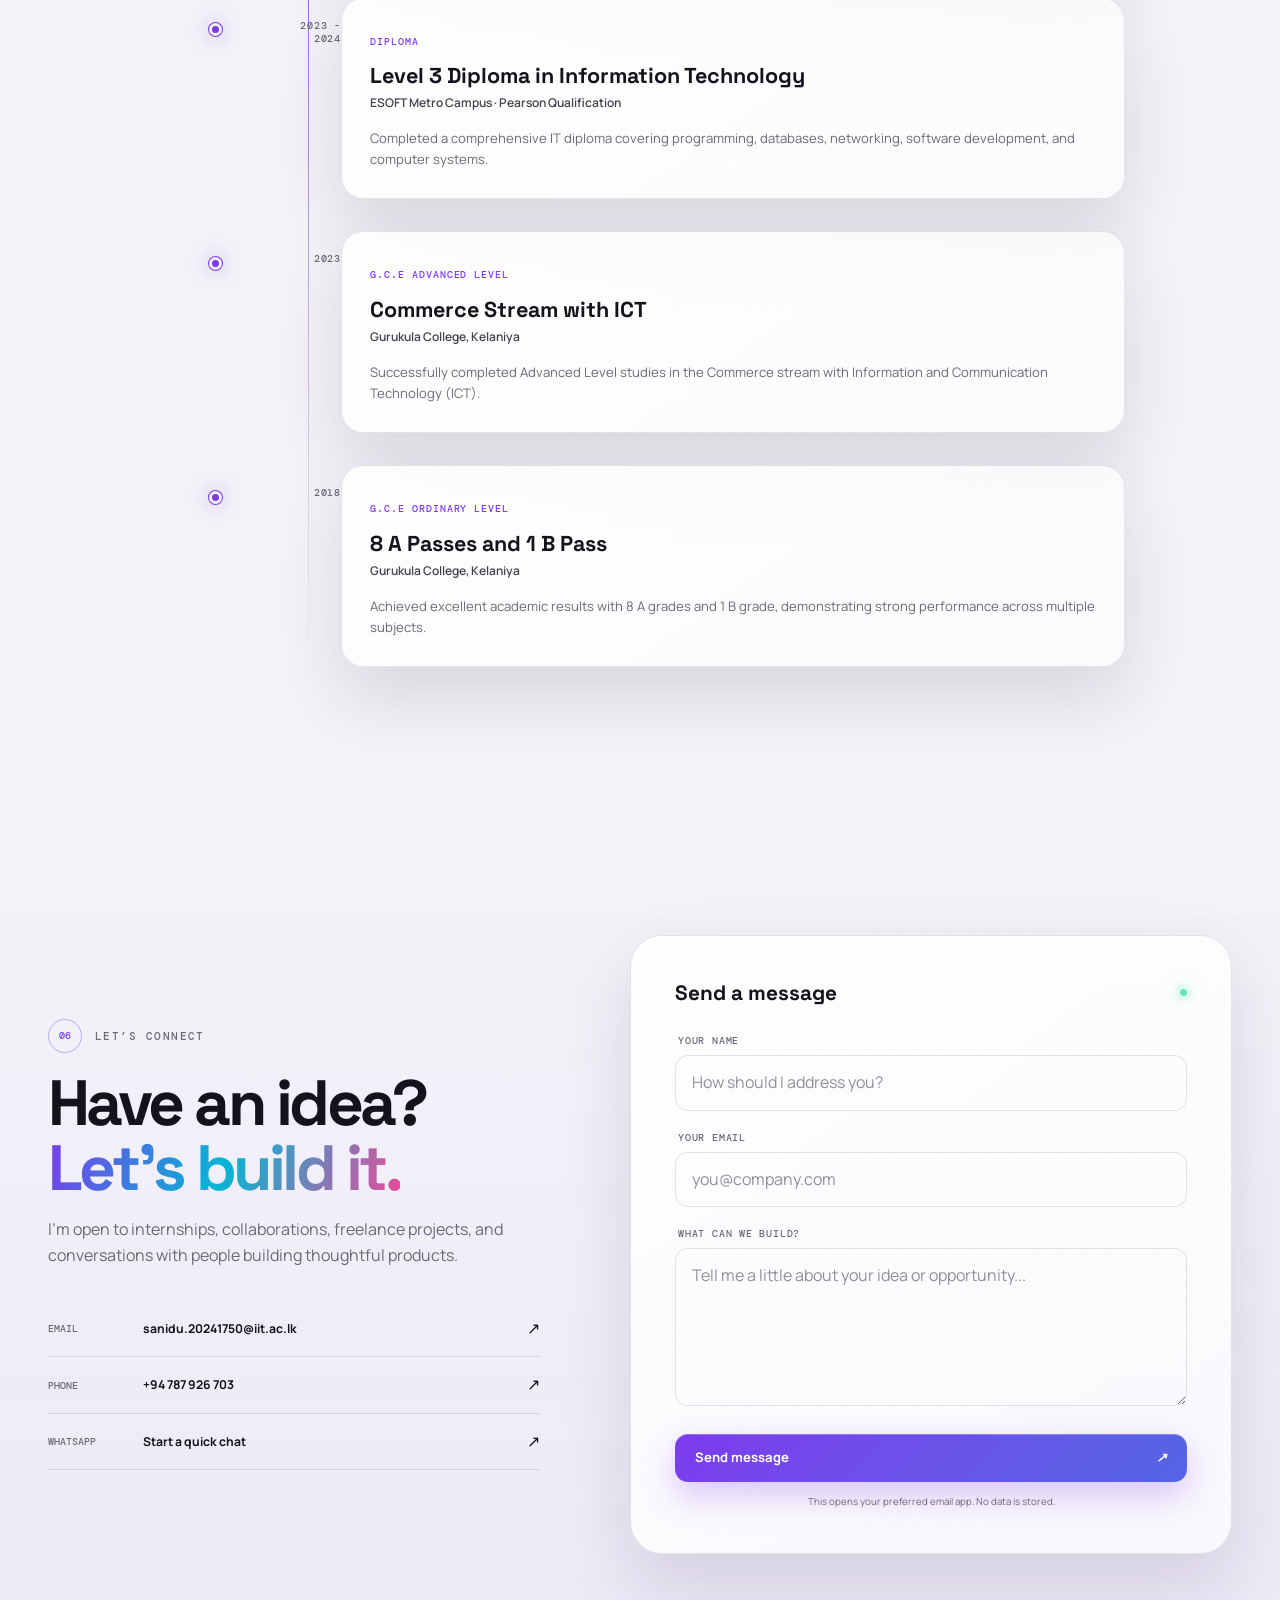
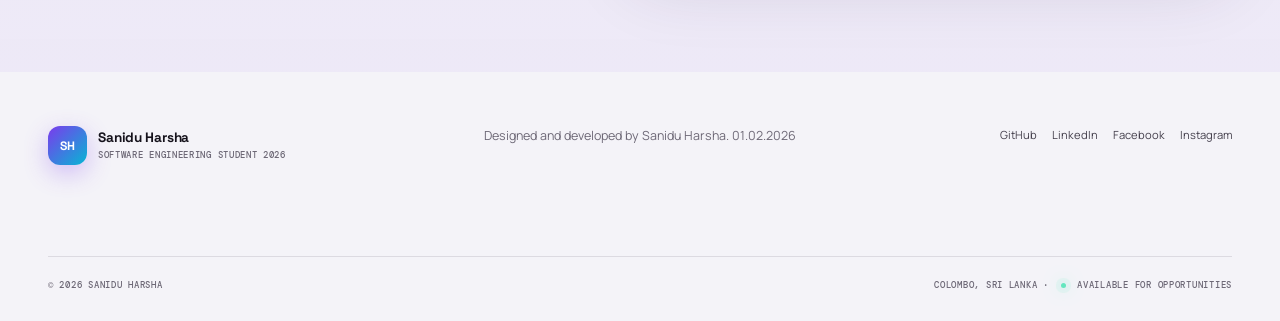
==== commit 1a5ae64c: "modified" ====
--- a/index.html
+++ b/index.html
@@ -15,7 +15,8 @@
   <meta property="og:image" content="https://sanidu.site/assets/sanidu.jpg">
   <meta name="twitter:card" content="summary_large_image">
   <link rel="canonical" href="https://sanidu.site/">
-  <link rel="icon" type="image/png" href="favicon.png">
+  <link rel="icon" type="image/png" sizes="512x512" href="/favicon.png">
+  <link rel="apple-touch-icon" href="/favicon.png">
   <link rel="preconnect" href="https://fonts.googleapis.com">
   <link rel="preconnect" href="https://fonts.gstatic.com" crossorigin>
   <link href="https://fonts.googleapis.com/css2?family=DM+Mono:wght@400;500&family=Manrope:wght@400;500;600;700;800&family=Space+Grotesk:wght@500;600;700&display=swap" rel="stylesheet">
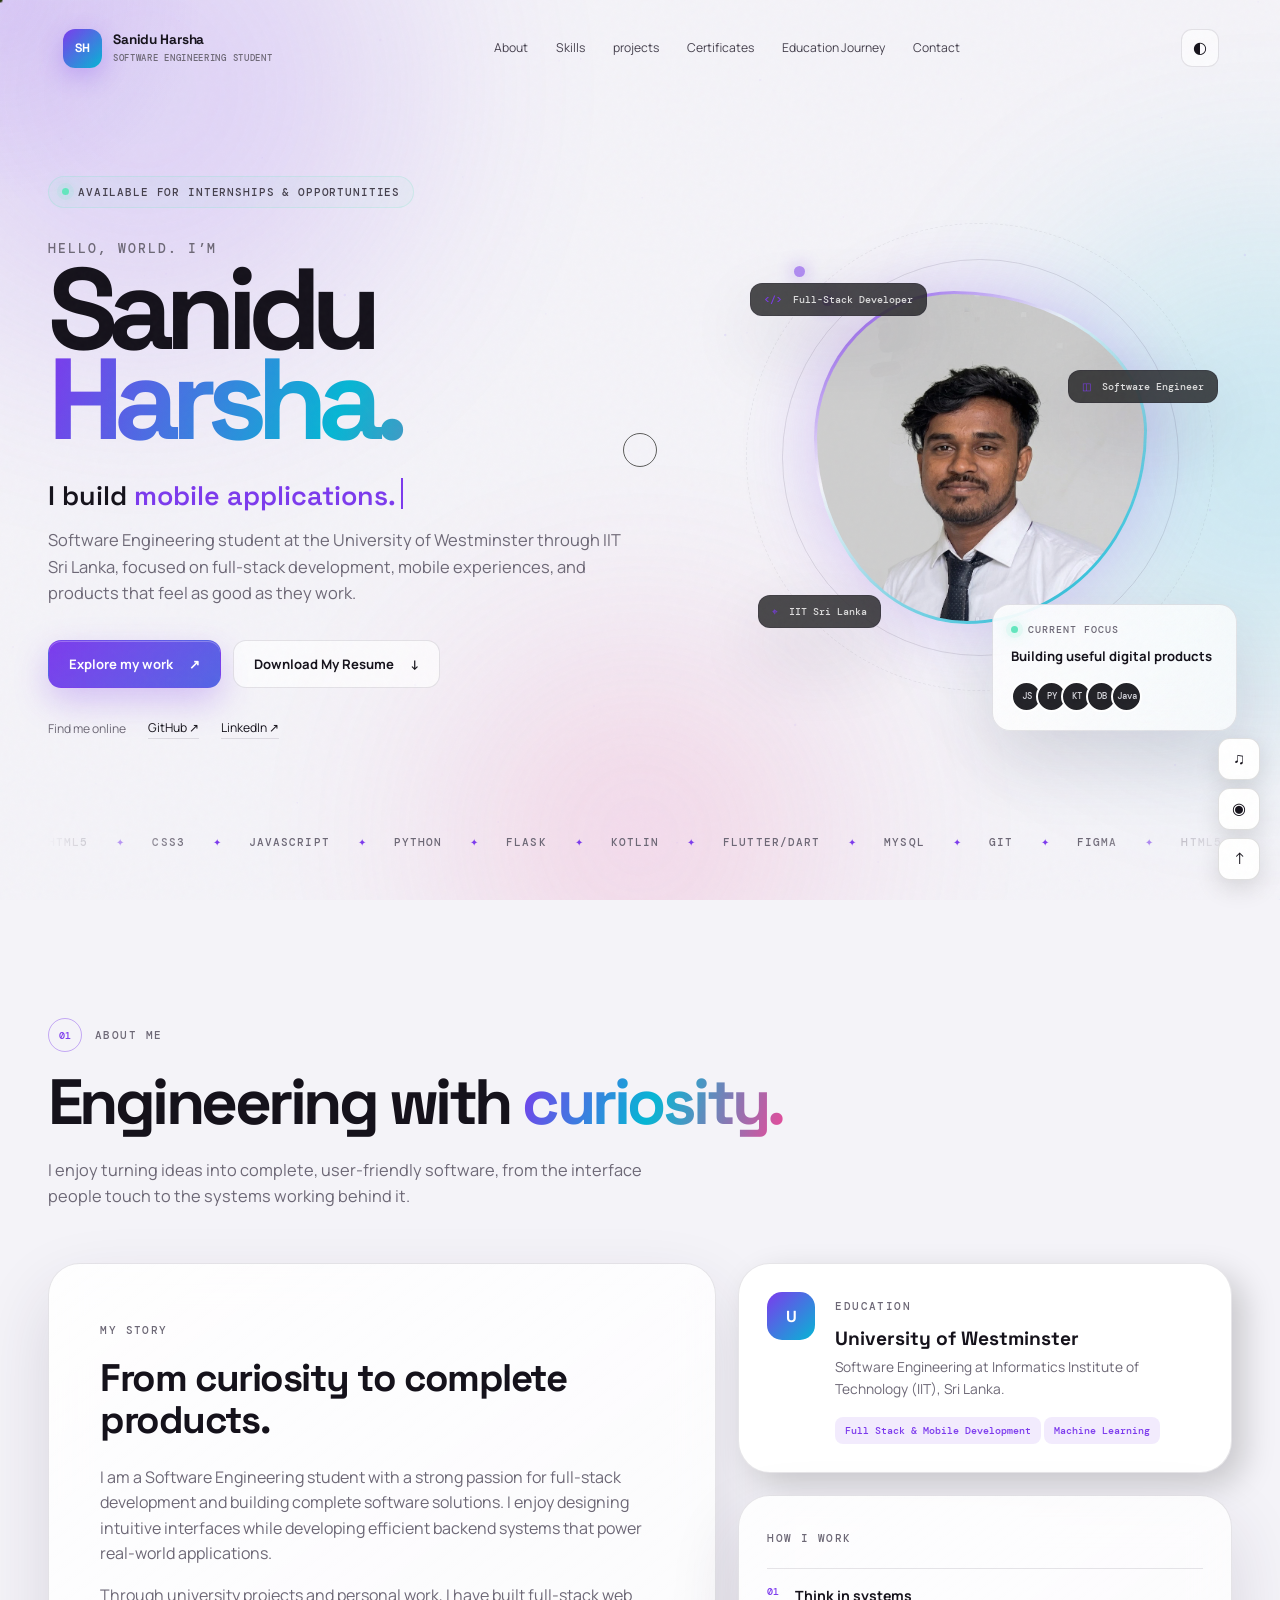
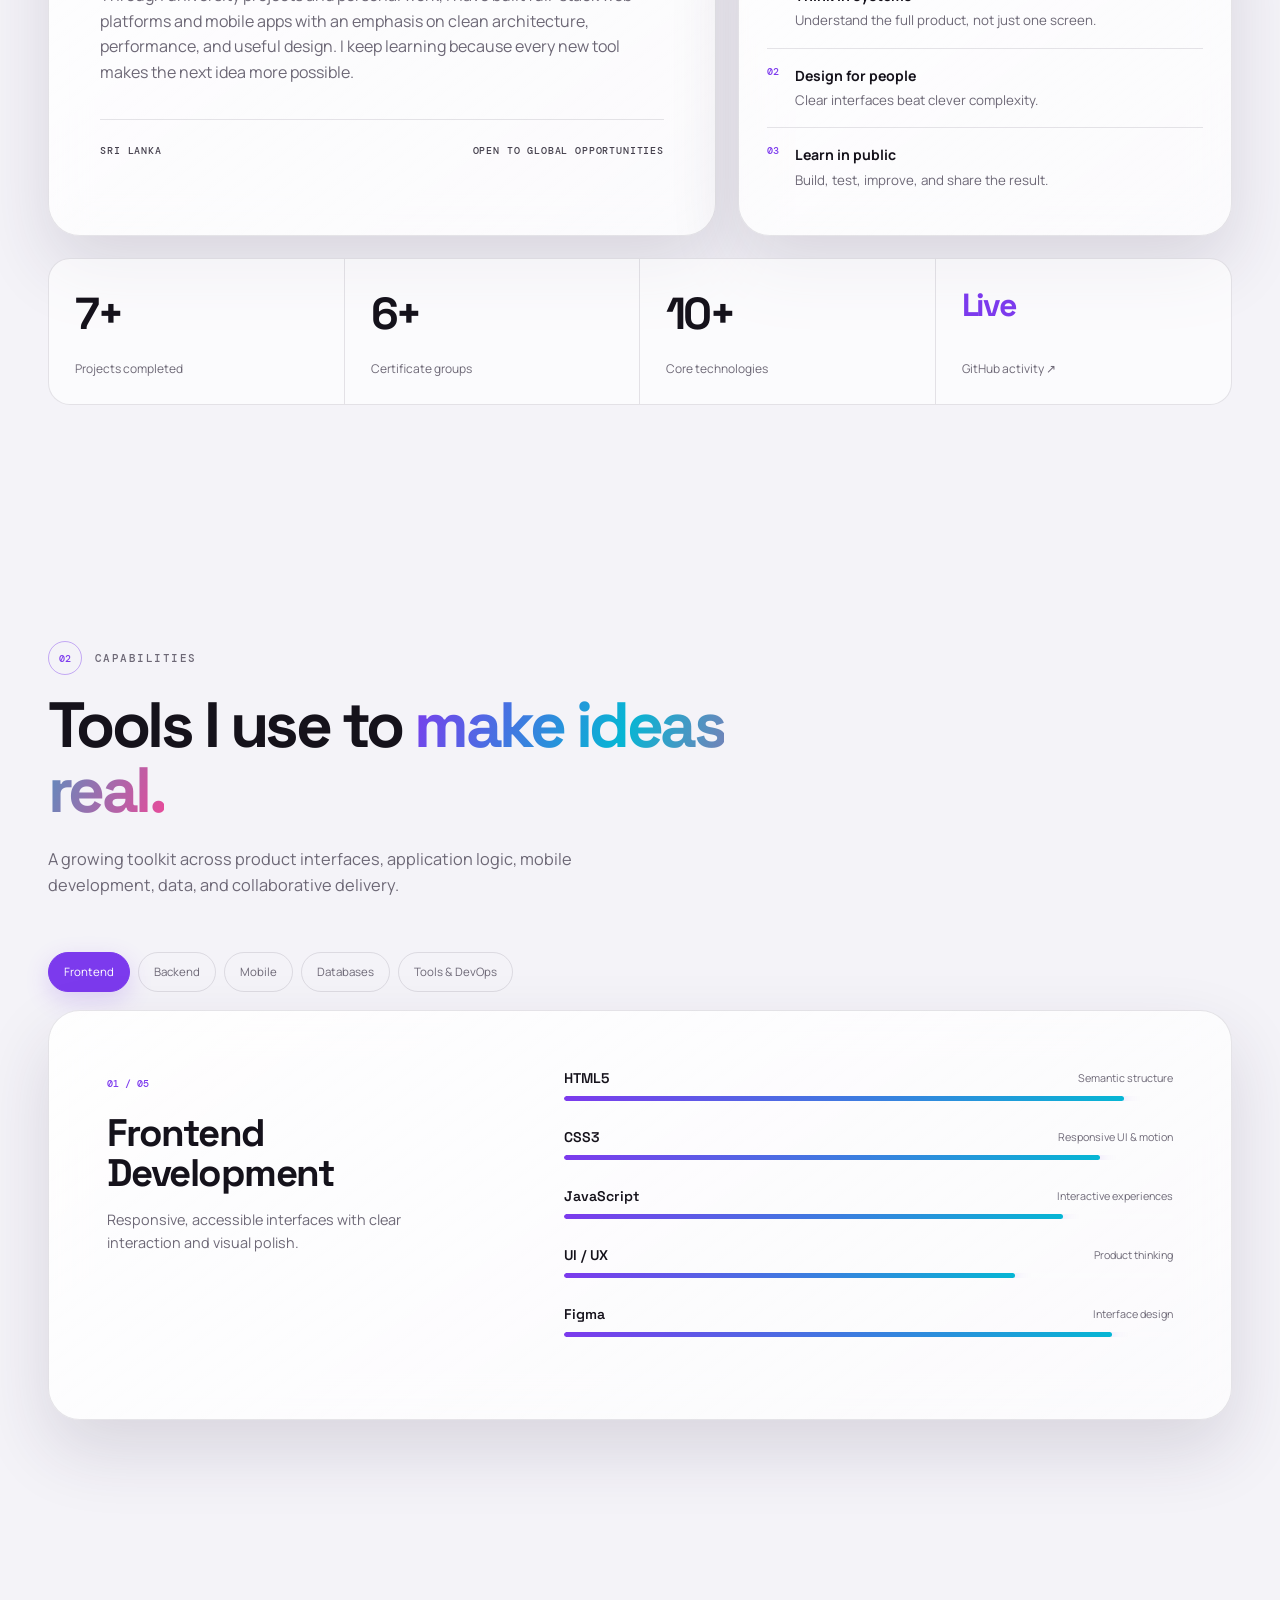
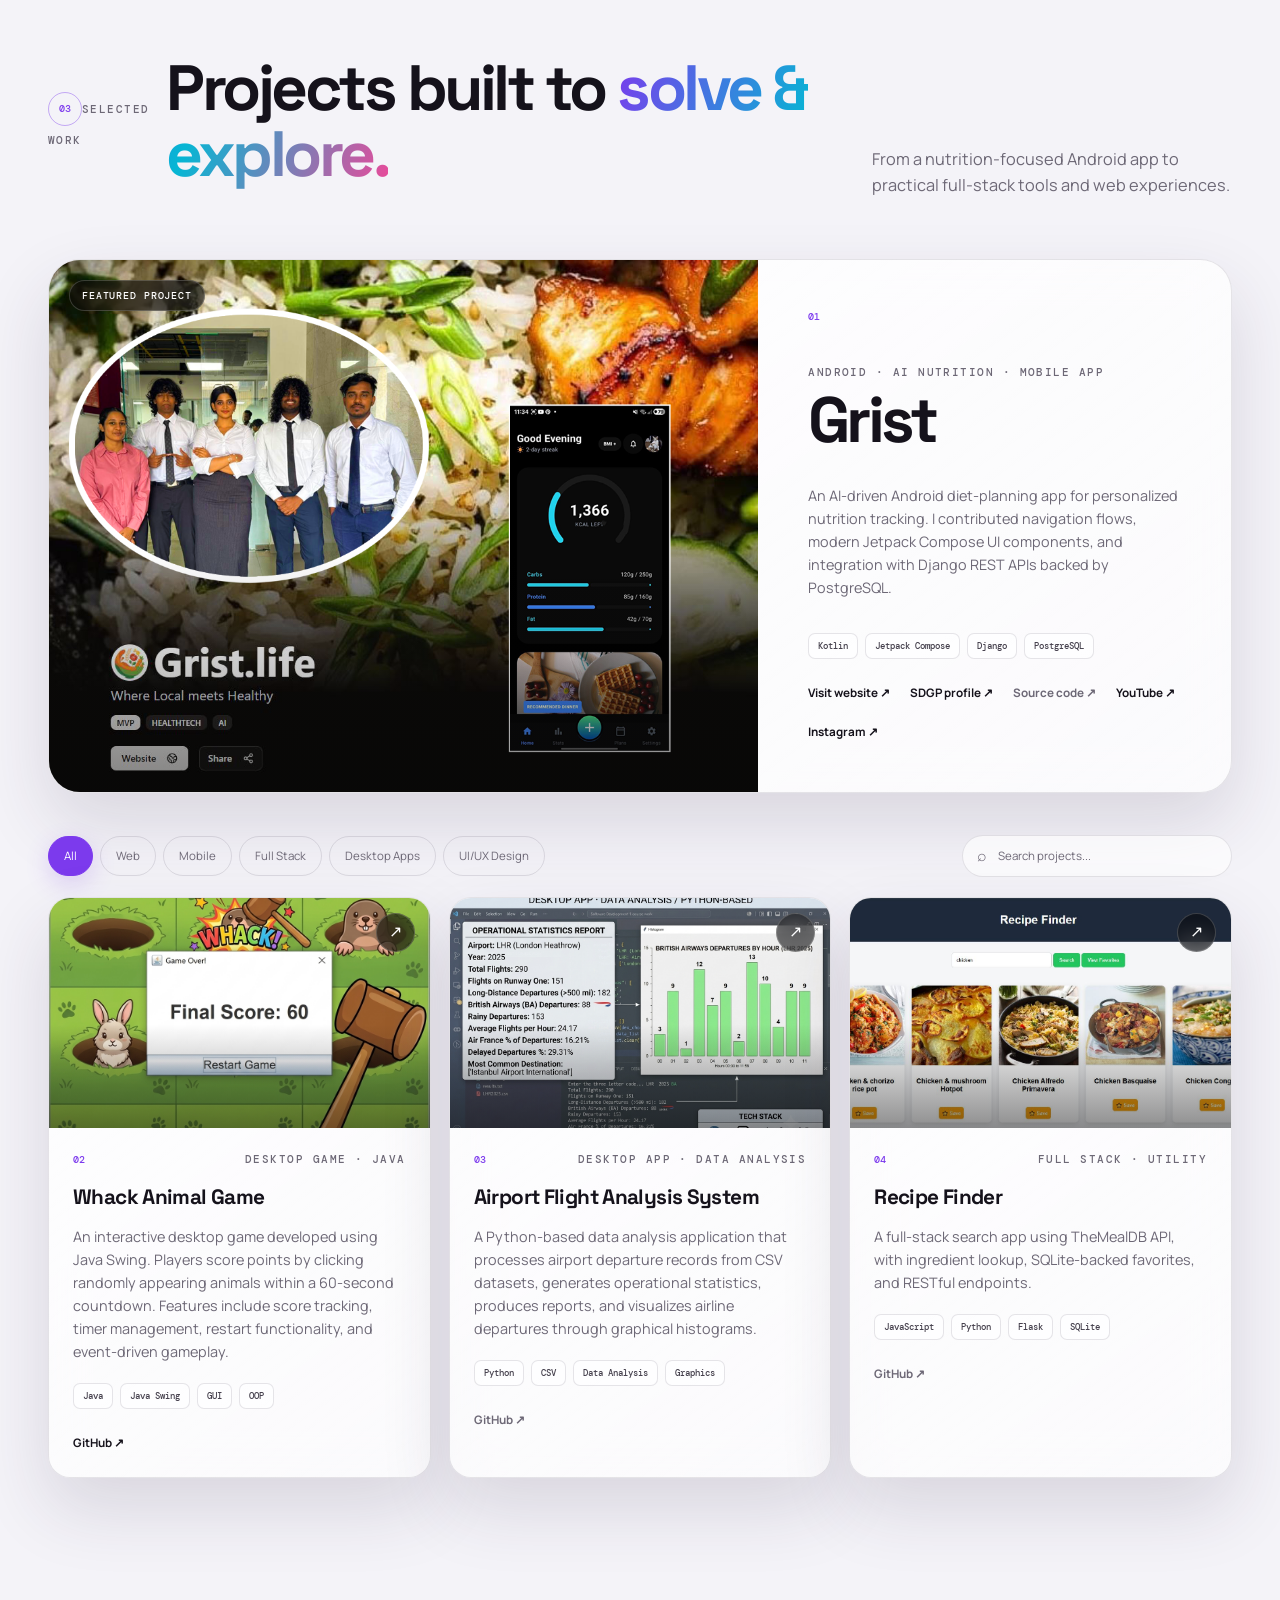
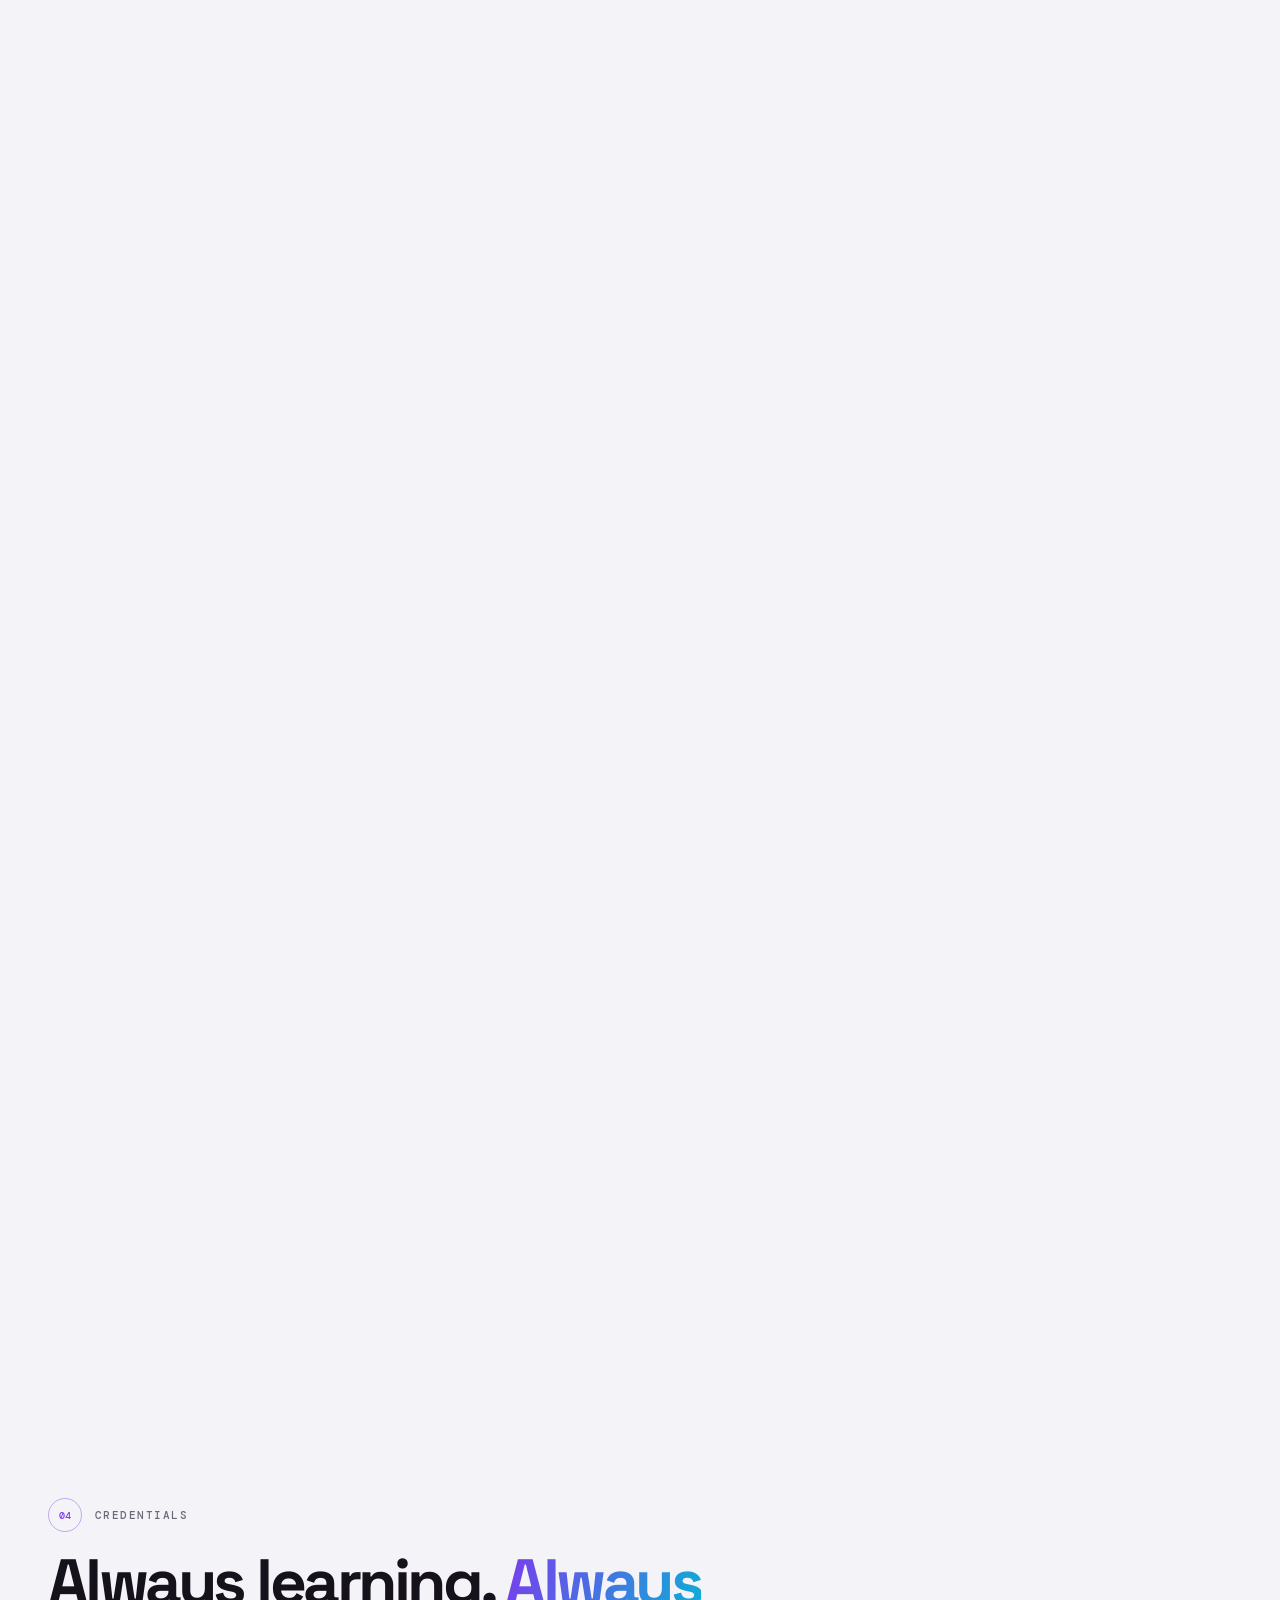
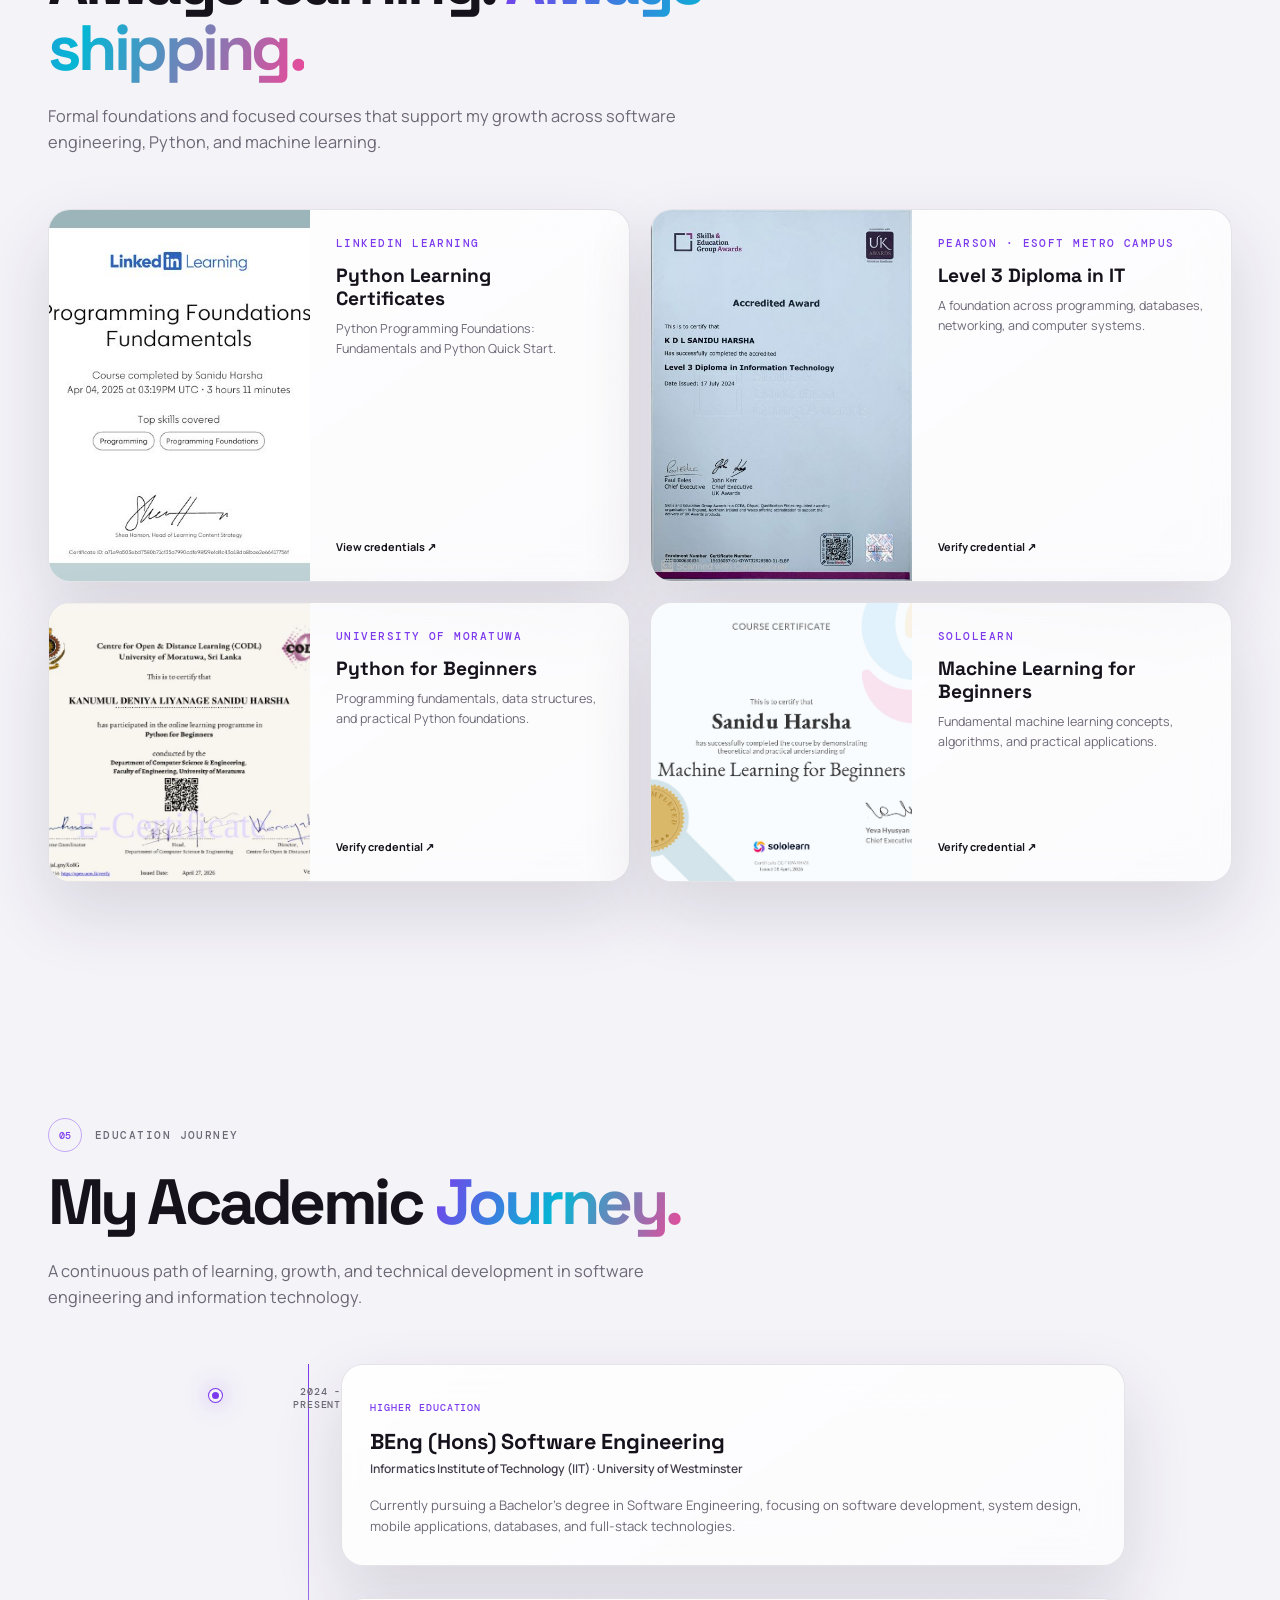
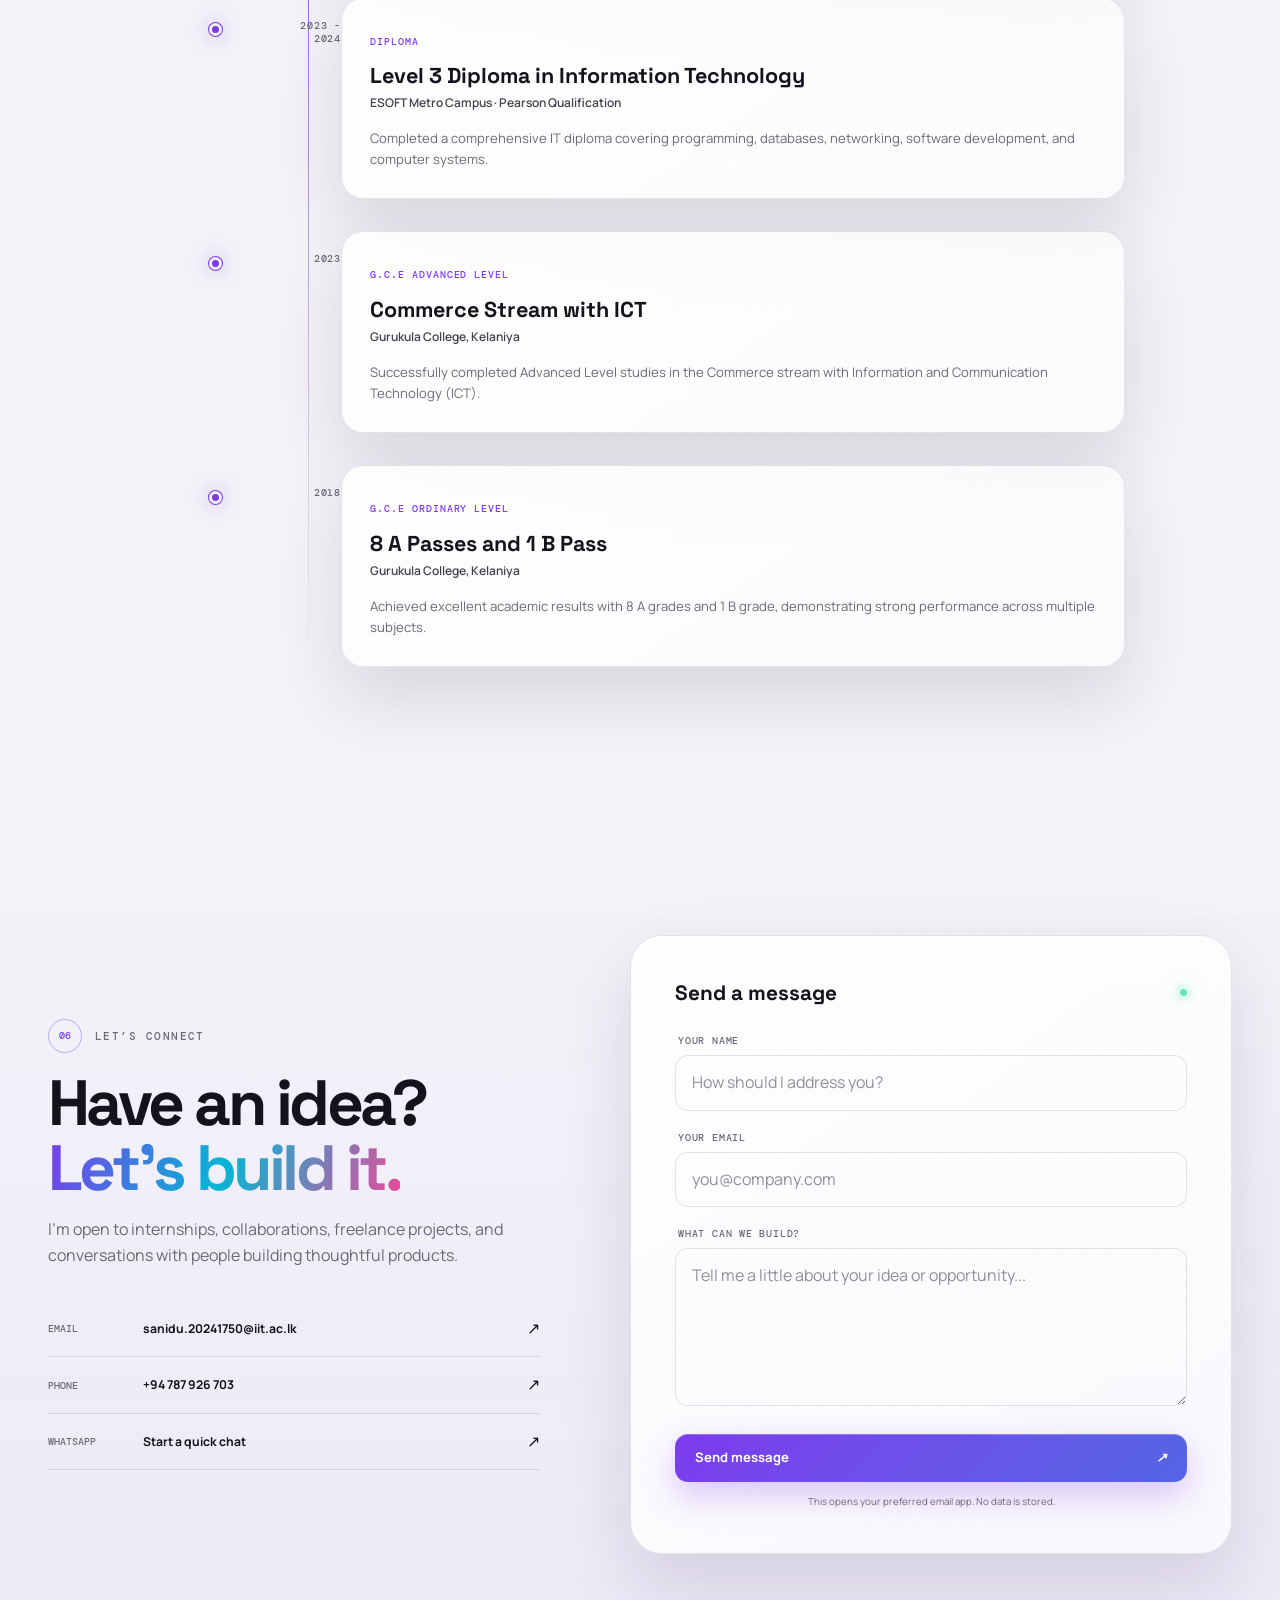
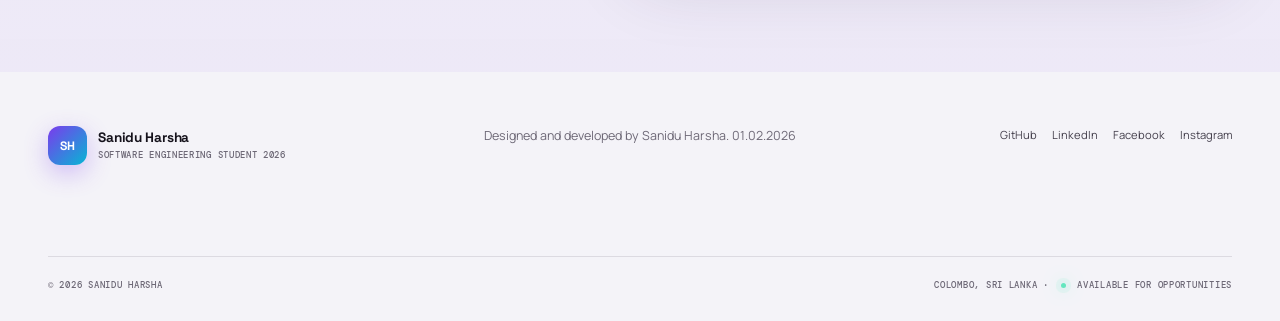
==== commit 1a8f66e8: "modified" ====
--- a/index.html
+++ b/index.html
@@ -16,6 +16,8 @@
   <meta name="twitter:card" content="summary_large_image">
   <link rel="canonical" href="https://sanidu.site/">
   <link rel="icon" type="image/png" sizes="512x512" href="/favicon.png">
+  <link rel="icon" href="/favicon.ico" sizes="any">
+  <link rel="icon" type="image/png" href="/favicon.png">
   <link rel="apple-touch-icon" href="/favicon.png">
   <link rel="preconnect" href="https://fonts.googleapis.com">
   <link rel="preconnect" href="https://fonts.gstatic.com" crossorigin>
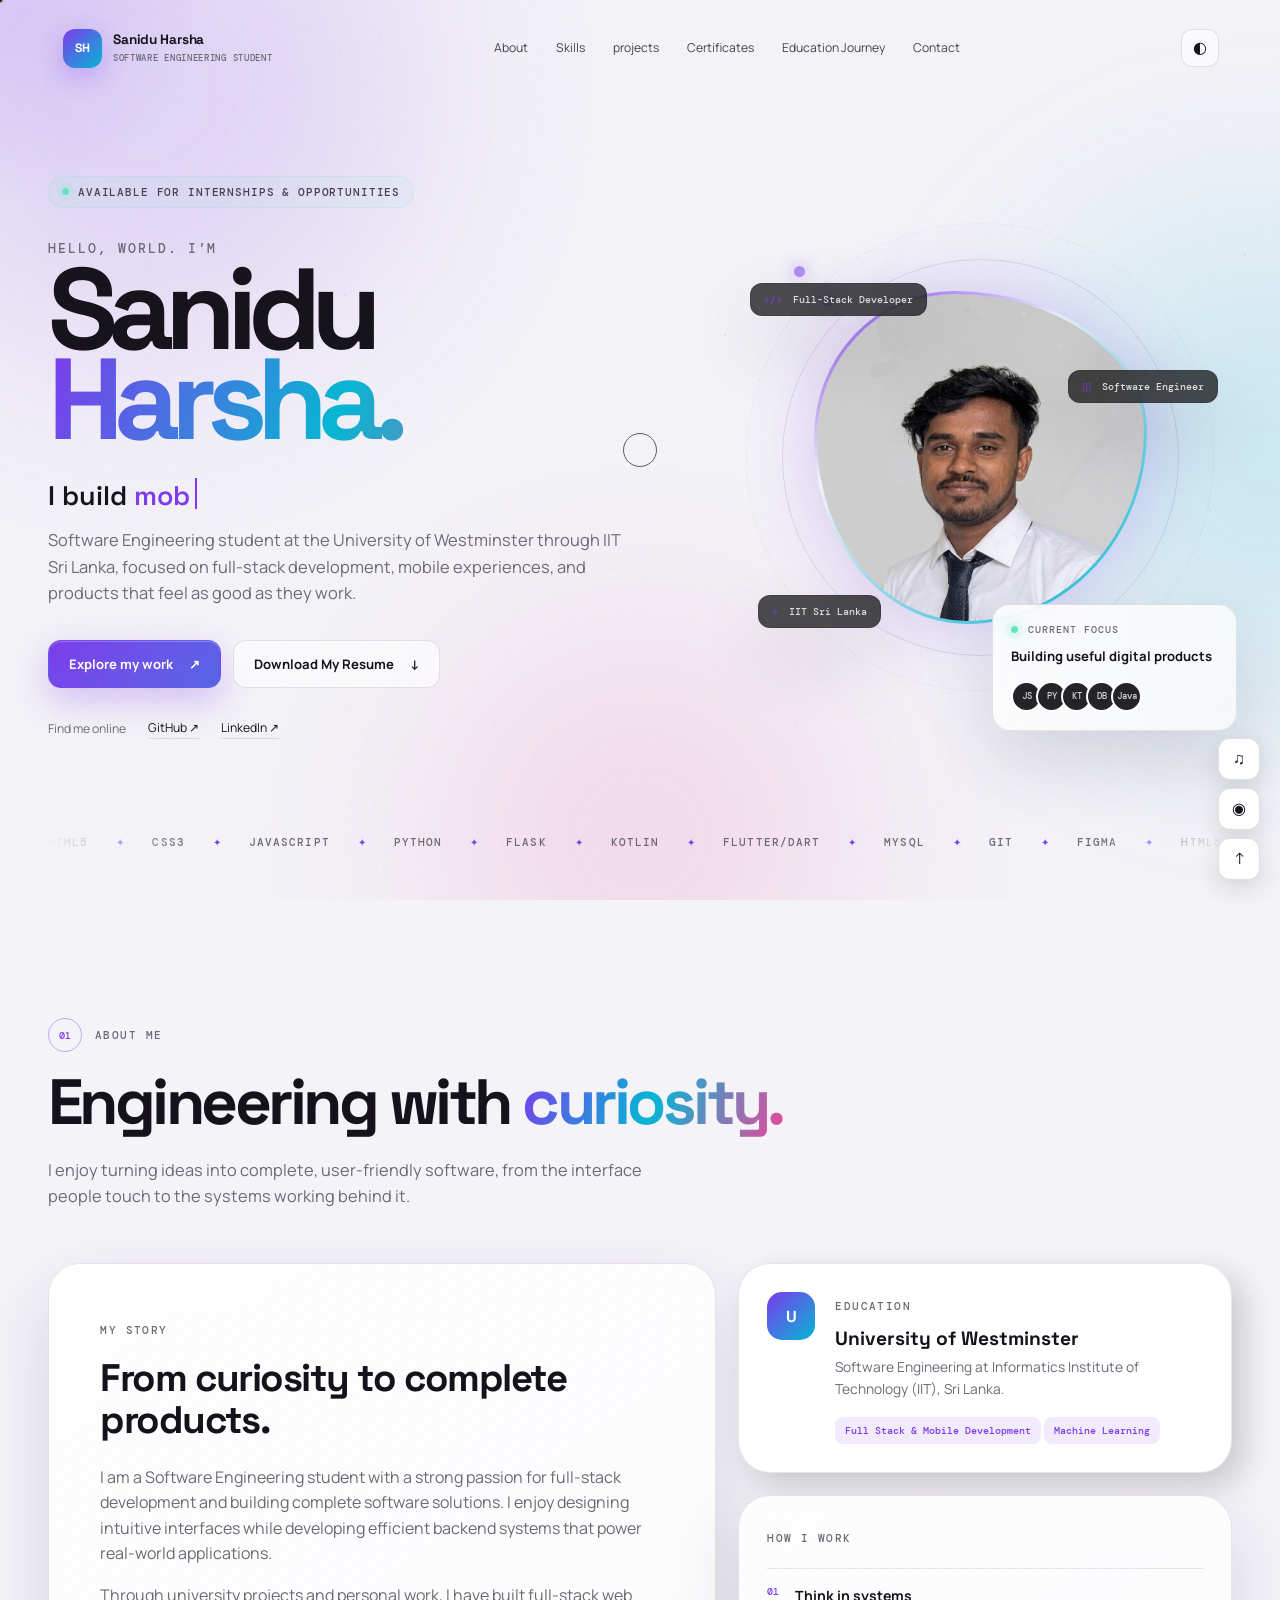
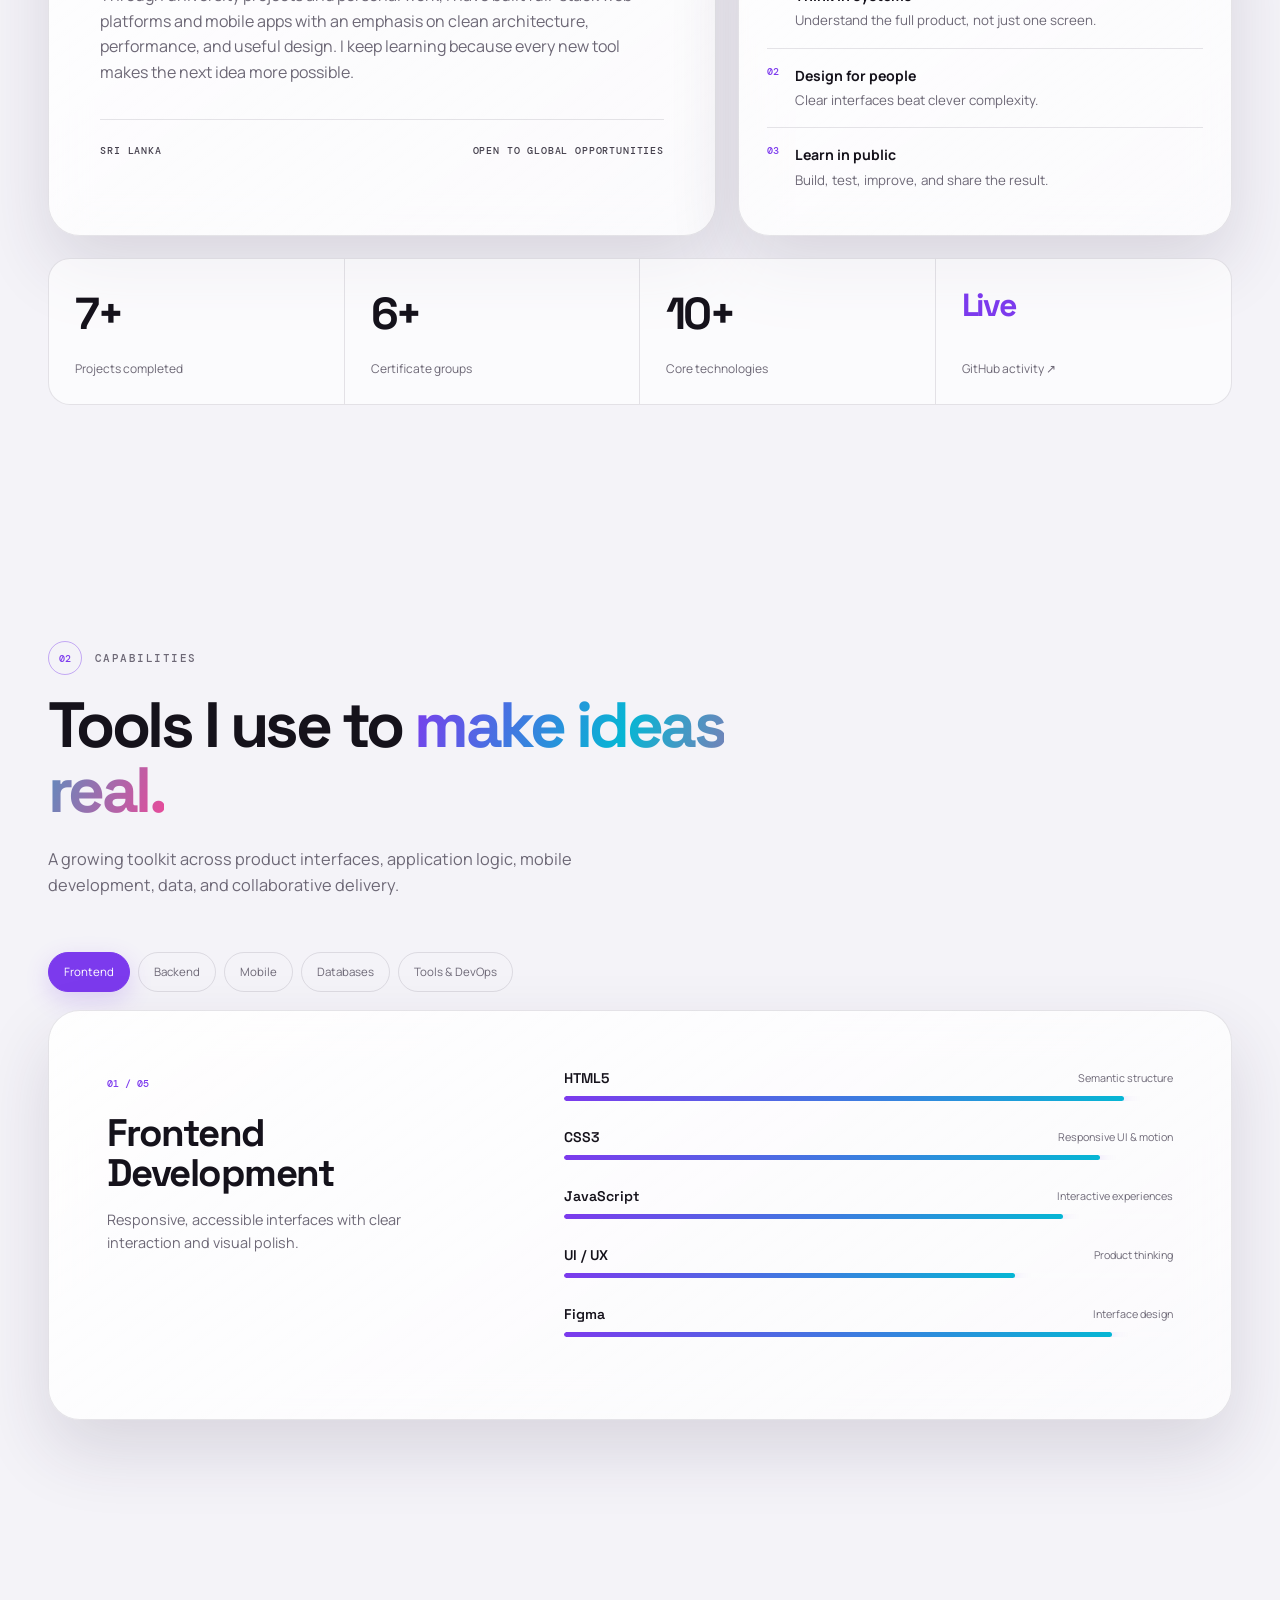
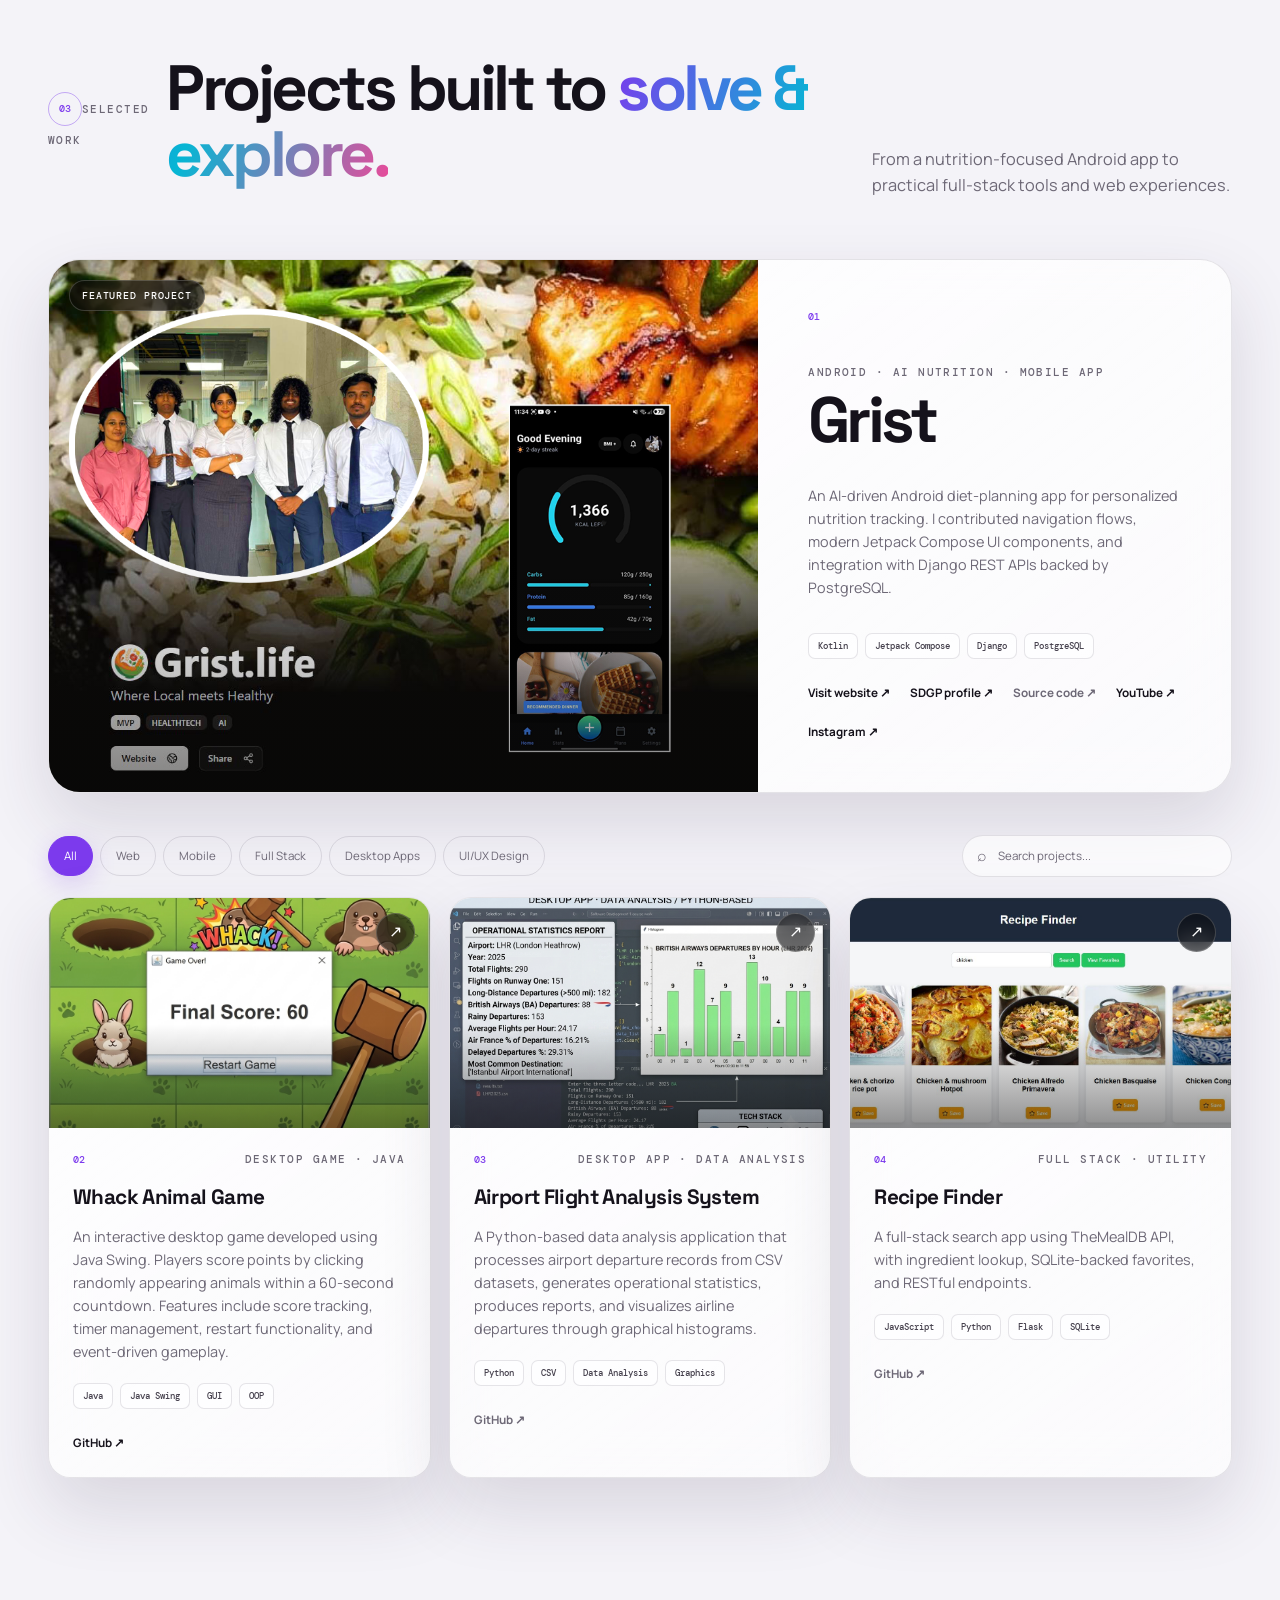
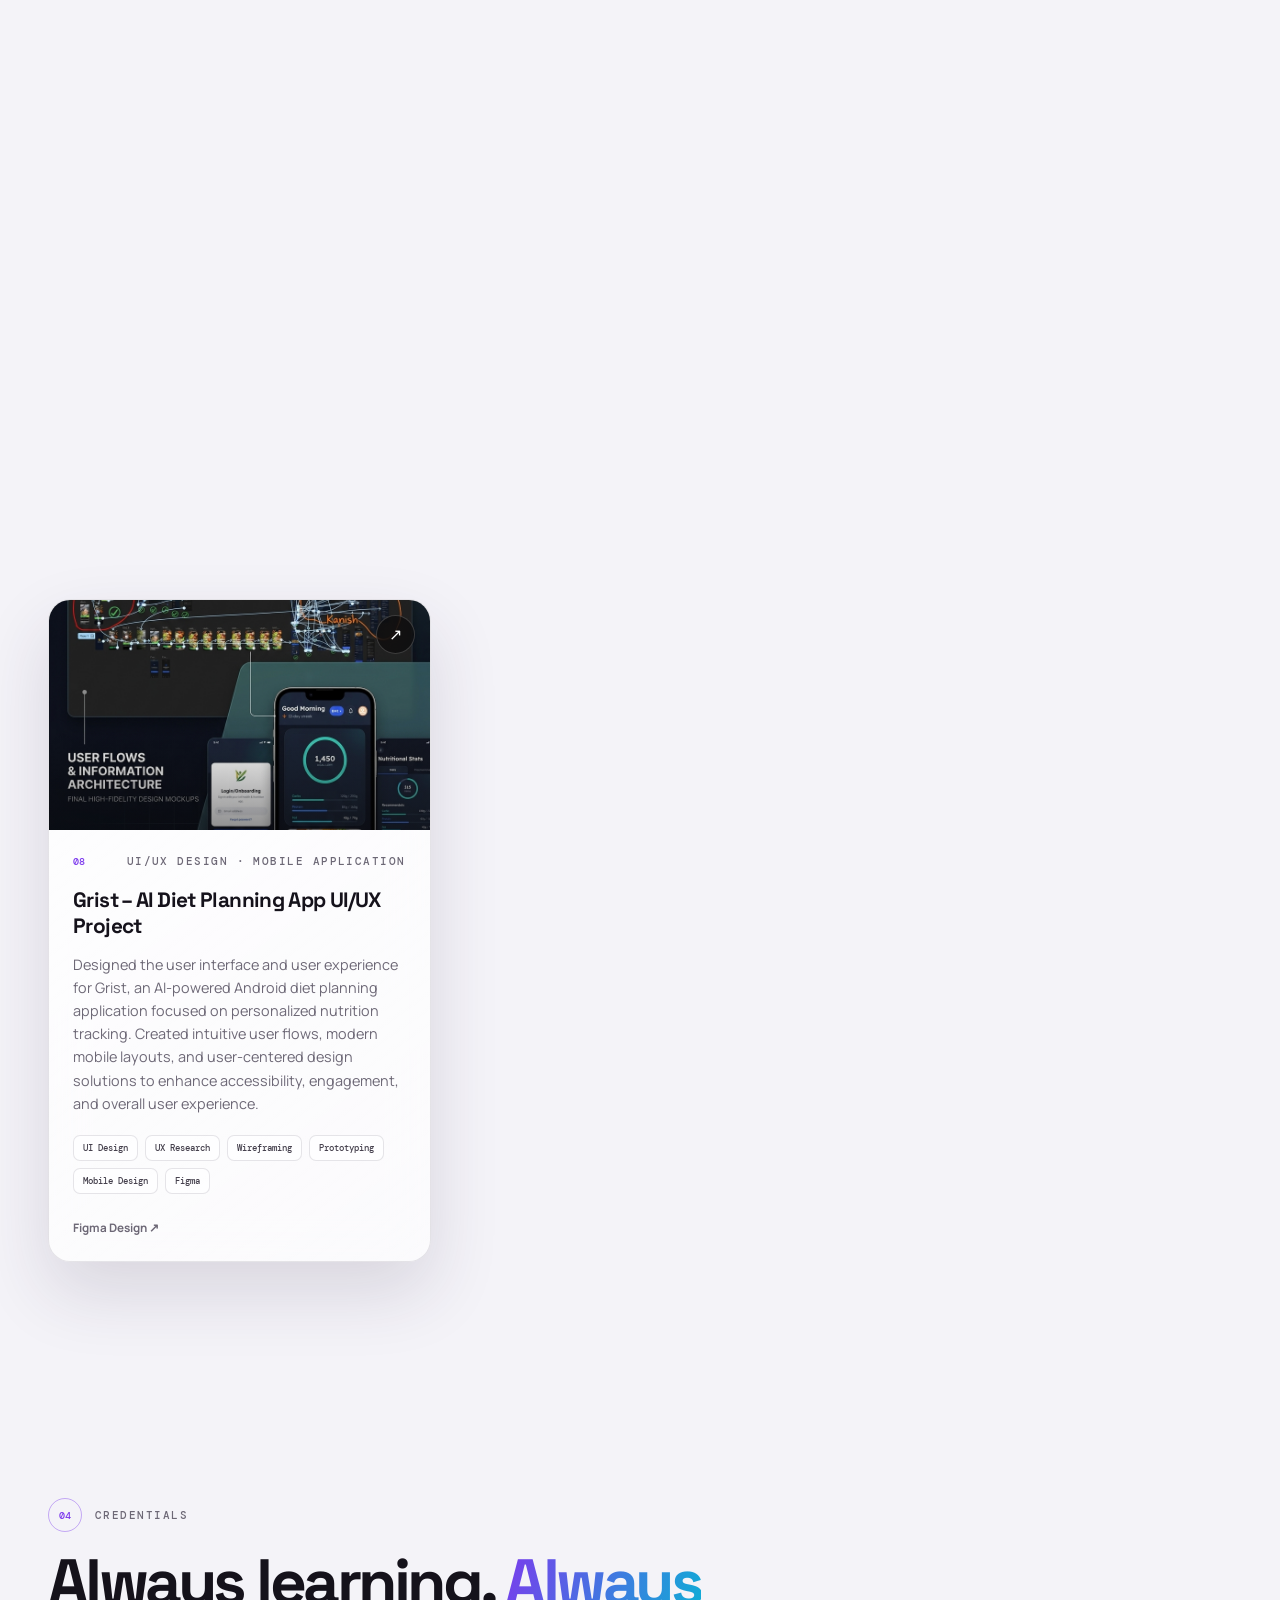
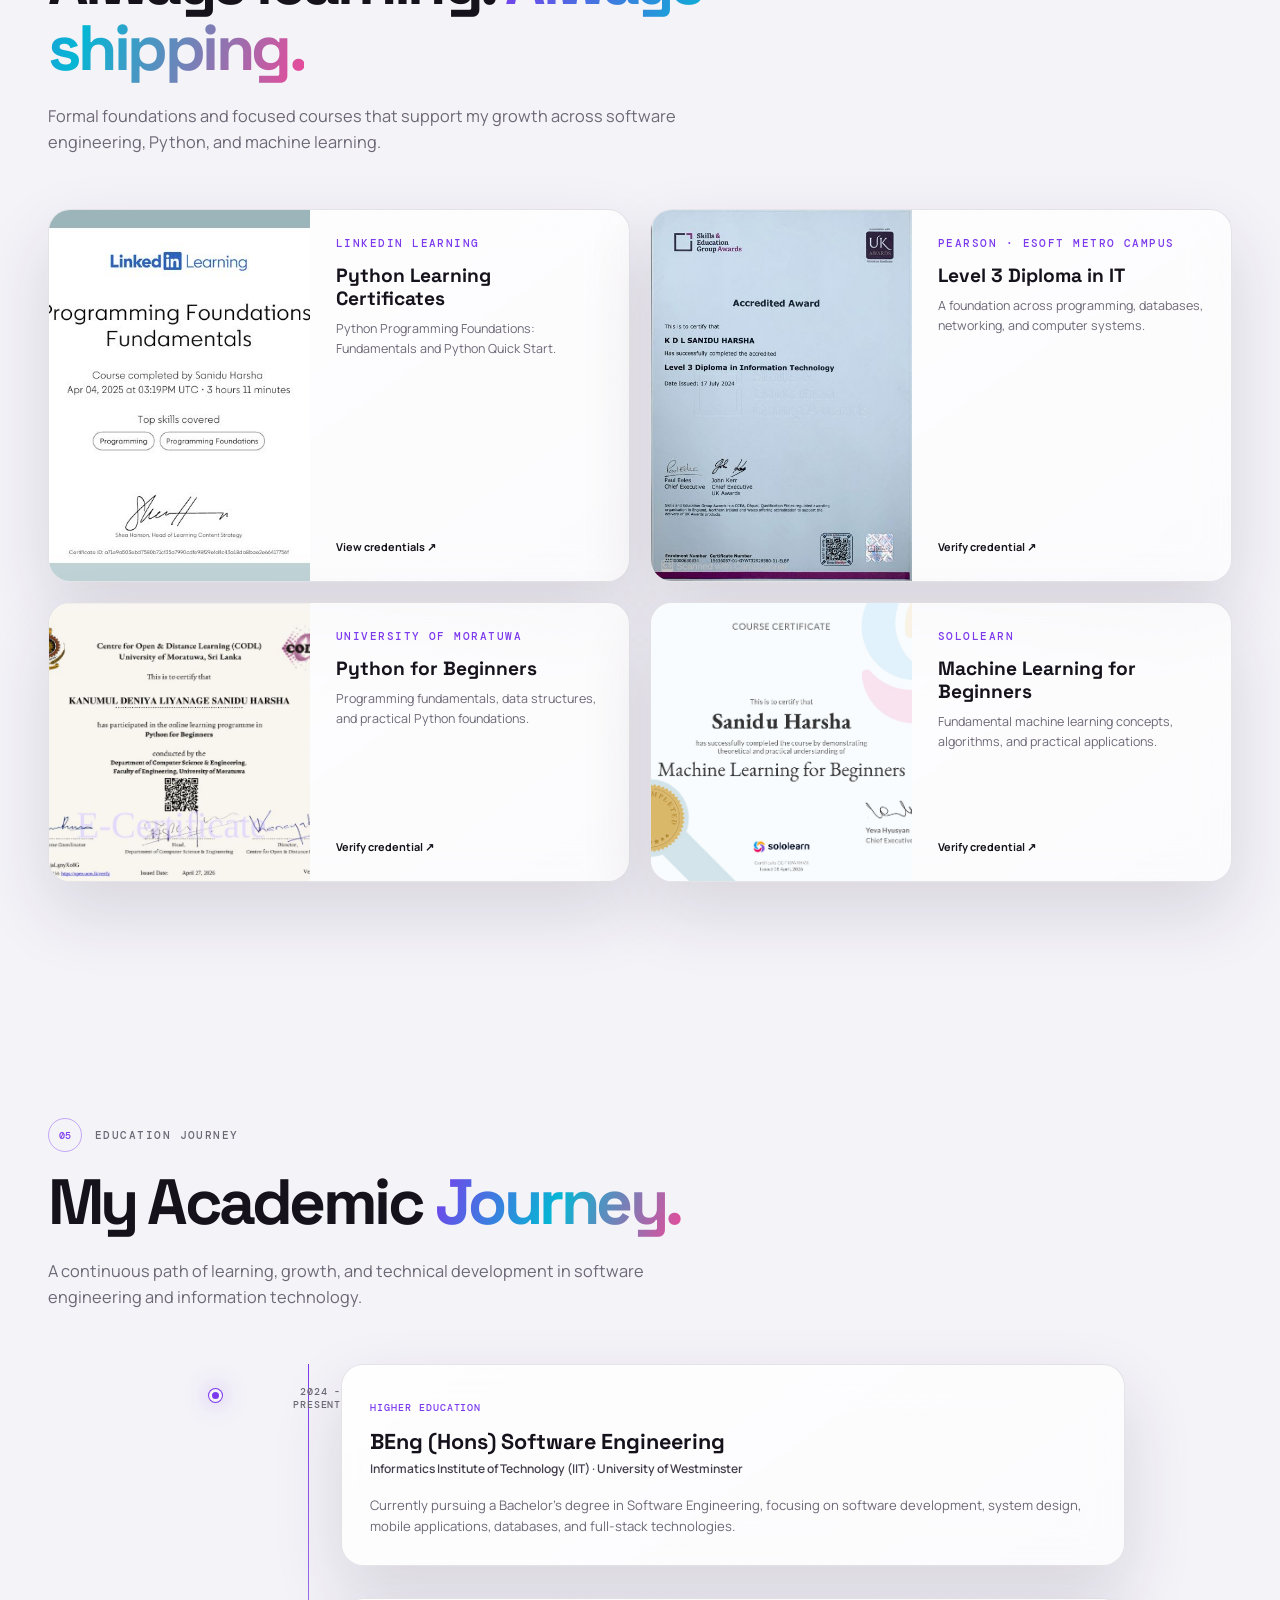
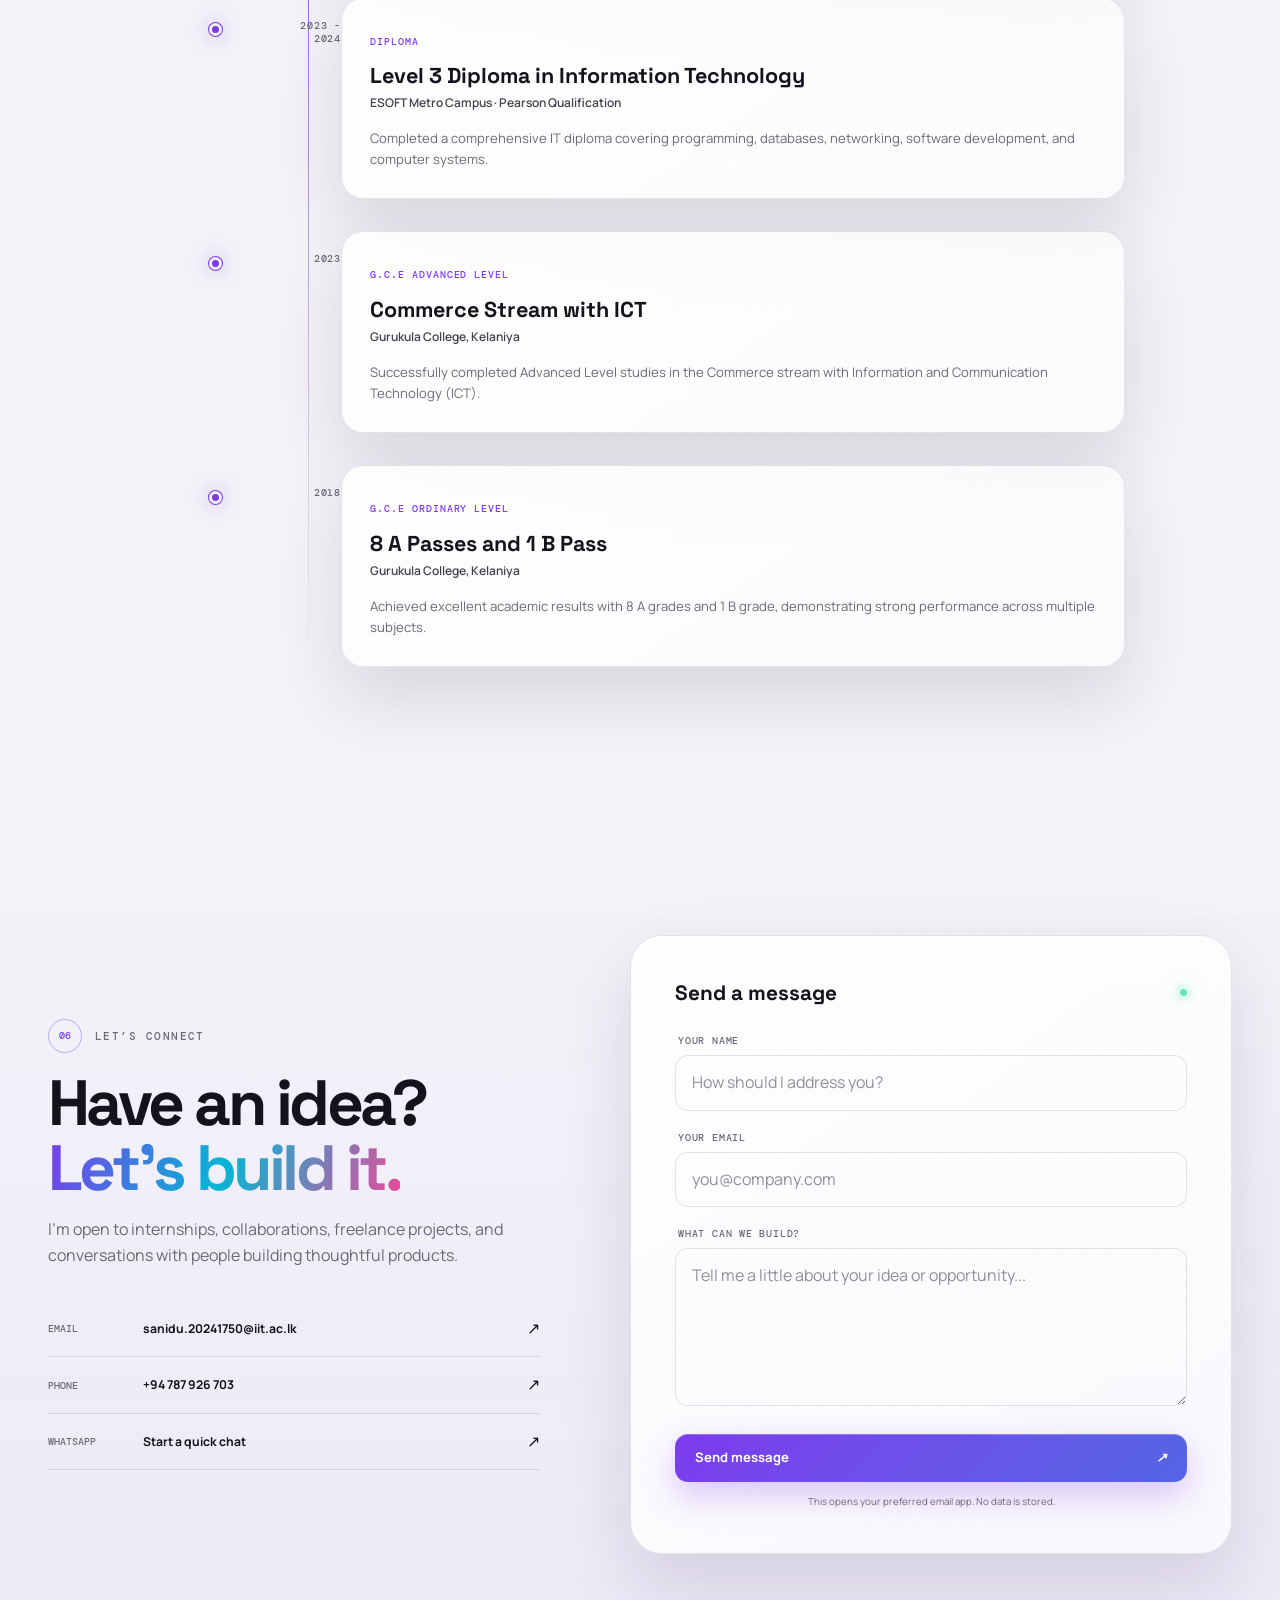
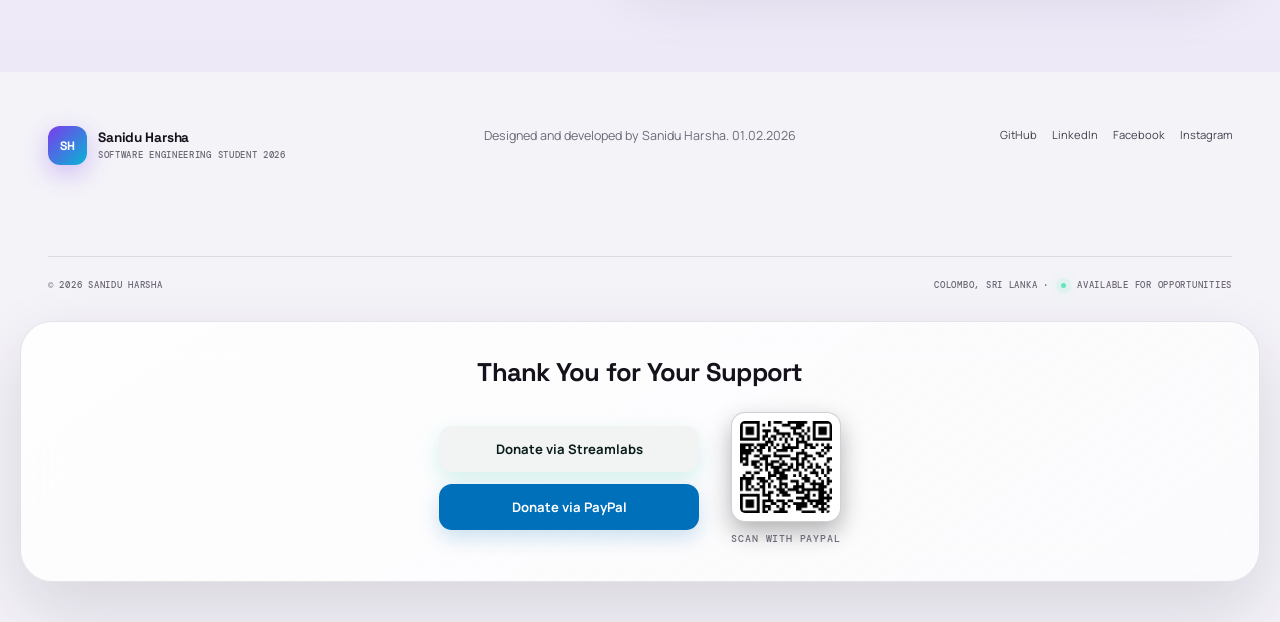
==== commit b7e1d733: "add paypal" ====
--- a/index.html
+++ b/index.html
@@ -735,6 +735,34 @@
       <div class="command-footer"><span>↑↓ Navigate</span><span>↵ Select</span><span>Esc Close</span></div>
     </div>
   </div>
+  
+
+  <div class="footer-donation-container">
+    <h3 class="footer-title">Thank You for Your Support</h3>
+    
+    <div class="footer-donation-content">
+      <!-- Buttons Group -->
+      <div class="donation-buttons">
+        <a href="https://streamlabs.com/saniduharsha" target="_blank" class="donation-btn streamlabs-btn">
+          Donate via Streamlabs
+        </a>
+
+        <form action="https://www.paypal.com/cgi-bin/webscr" method="post" target="_top">
+          <input type="hidden" name="cmd" value="_s-xclick" />
+          <input type="hidden" name="hosted_button_id" value="E77PCG4L3FK88" />
+          <input type="hidden" name="return" value="https://sanidu.site/completed.html" />
+          <input type="hidden" name="cancel_return" value="https://sanidu.site/cancel.html" />
+          <input type="submit" value="Donate via PayPal" name="submit" class="paypal-btn" />
+        </form>
+      </div>
+
+      <!-- QR Code Group -->
+      <div class="qr-code-container">
+        <img src="assets/paypal-qr.png" alt="PayPal Donation QR Code" />
+        <p>Scan with PayPal</p>
+      </div>
+    </div>
+  </div>
 
   <noscript><div class="noscript">JavaScript is disabled. The content remains available, but interactive effects need JavaScript.</div></noscript>
 
--- a/styles.css
+++ b/styles.css
@@ -347,6 +347,12 @@
 .form-submit { width: 100%; border: 0; justify-content: space-between; }
 .form-note { margin: 12px 0 0; color: var(--muted); text-align: center; font-size: .61rem; }
 .form-note.success { color: var(--success); }
+.paypal-card { display: grid; grid-template-columns: minmax(0, 1fr) minmax(250px, 360px); align-items: center; gap: 32px; max-width: 760px; margin: 38px 0 0 auto; padding: 28px 32px; border-radius: var(--radius-lg); }
+.paypal-card h3 { margin: 10px 0 8px; font: 700 clamp(1.25rem, 2.5vw, 1.65rem)/1.15 "Space Grotesk", sans-serif; letter-spacing: -.03em; }
+.paypal-card p { margin: 0; color: var(--muted); font-size: .84rem; }
+.paypal-card p strong { color: var(--text); }
+#paypal-button-container { min-height: 45px; }
+.paypal-note { grid-column: 1 / -1; min-height: 1.2em; color: var(--success) !important; }
 
 .site-footer { width: min(100%, 1240px); margin: auto; padding: 54px 28px 30px; }
 .footer-top { min-height: 130px; display: grid; grid-template-columns: 1fr 1fr 1fr; align-items: start; gap: 20px; }
@@ -420,6 +426,7 @@
   .profile-orbit { width: min(76vw, 390px); }
   .availability-card { right: 4%; }
   .about-layout, .contact-shell { grid-template-columns: 1fr; }
+  .paypal-card { grid-template-columns: 1fr; max-width: none; margin-left: 0; }
   .stats-grid { grid-template-columns: repeat(2, 1fr); }
   .stat-card:nth-child(2) { border-right: 0; }
   .stat-card:nth-child(-n+2) { border-bottom: 1px solid var(--border); }
@@ -484,3 +491,130 @@
   .reveal { opacity: 1; transform: none; }
   .marquee-track { animation: none; }
 }
+
+/* ==========================================
+   DONATION & FOOTER SUPPORT SECTION
+   ========================================== */
+
+.footer-donation-container {
+  max-width: var(--max-width);
+  margin: 0 auto 40px;
+  padding: clamp(24px, 4vw, 36px);
+  border: 1px solid var(--border);
+  border-radius: var(--radius-lg);
+  background: linear-gradient(145deg, var(--surface-strong), var(--surface));
+  backdrop-filter: blur(22px);
+  -webkit-backdrop-filter: blur(22px);
+  box-shadow: var(--shadow);
+  text-align: center;
+}
+
+.footer-title {
+  margin: 0 0 24px;
+  font: 700 clamp(1.2rem, 2.5vw, 1.6rem)/1.15 "Space Grotesk", sans-serif;
+  letter-spacing: -.03em;
+  color: var(--text);
+}
+
+.footer-donation-content {
+  display: flex;
+  align-items: center;
+  justify-content: center;
+  gap: 32px;
+  flex-wrap: wrap;
+}
+
+/* Button Container */
+.donation-buttons {
+  display: flex;
+  flex-direction: column;
+  gap: 12px;
+  width: 50%;
+  max-width: 260px;
+}
+
+/* Base Donation Buttons */
+.donation-btn,
+.paypal-btn {
+  display: inline-flex;
+  align-items: center;
+  justify-content: center;
+  width: 100%;
+  min-height: 46px;
+  padding: 0 20px;
+  border-radius: 13px;
+  border: 5px solid transparent;
+  font-family: "Manrope", sans-serif;
+  font-size: 0.82rem;
+  font-weight: 700;
+  text-decoration: none;
+  cursor: pointer;
+  box-sizing: border-box;
+  transition: transform 0.25s var(--ease), box-shadow 0.25s ease, background-color 0.25s ease;
+}
+
+.donation-btn:hover,
+.paypal-btn:hover {
+  transform: translateY(-2px);
+}
+
+/* Streamlabs Button Color */
+.streamlabs-btn {
+  background: #f2f3f3;
+  color: #0b1d1a;
+  box-shadow: 0 8px 20px rgba(49, 195, 166, 0.2);
+}
+
+.streamlabs-btn:hover {
+  background: #00ffcc;
+  box-shadow: 0 12px 28px rgba(49, 195, 166, 0.35);
+}
+
+/* PayPal Button Color */
+.paypal-btn {
+  background: #0070ba;
+  color: #ffffff;
+  box-shadow: 0 8px 20px rgba(0, 112, 186, 0.2);
+}
+
+.paypal-btn:hover {
+  background: #005ea6;
+  box-shadow: 0 12px 28px rgba(0, 112, 186, 0.35);
+}
+
+/* QR Code Display Container */
+.qr-code-container {
+  display: flex;
+  flex-direction: column;
+  align-items: center;
+}
+
+.qr-code-container img {
+  width: 110px;
+  height: 110px;
+  padding: 8px;
+  background: #ffffff;
+  border: 1px solid var(--border-bright);
+  border-radius: var(--radius-sm);
+  box-shadow: 0 10px 25px rgba(0, 0, 0, 0.3);
+}
+
+.qr-code-container p {
+  margin: 10px 0 0;
+  color: var(--muted);
+  font: 500 0.65rem "DM Mono", monospace;
+  text-transform: uppercase;
+  letter-spacing: 0.08em;
+}
+
+/* Mobile Responsiveness */
+@media (max-width: 620px) {
+  .footer-donation-content {
+    flex-direction: column;
+    gap: 24px;
+  }
+  
+  .donation-buttons {
+    max-width: 5%;
+  }
+}
